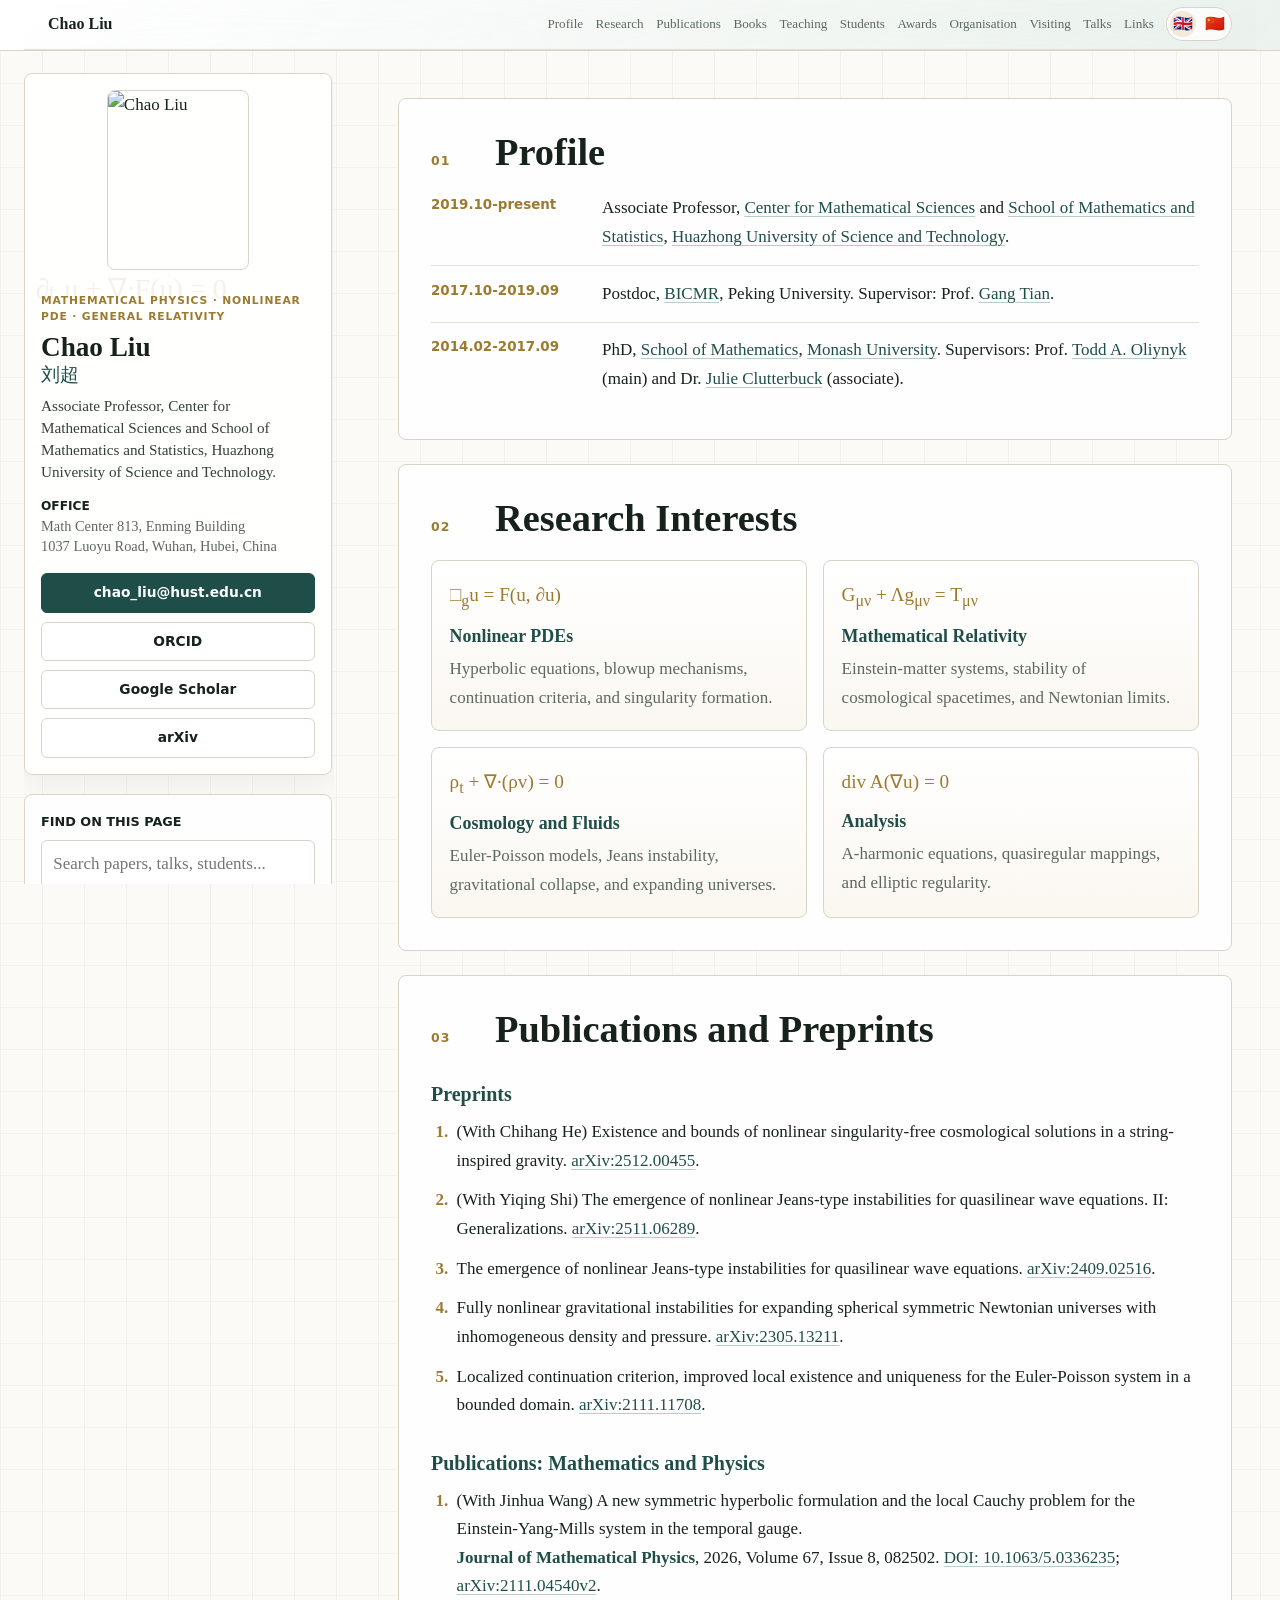
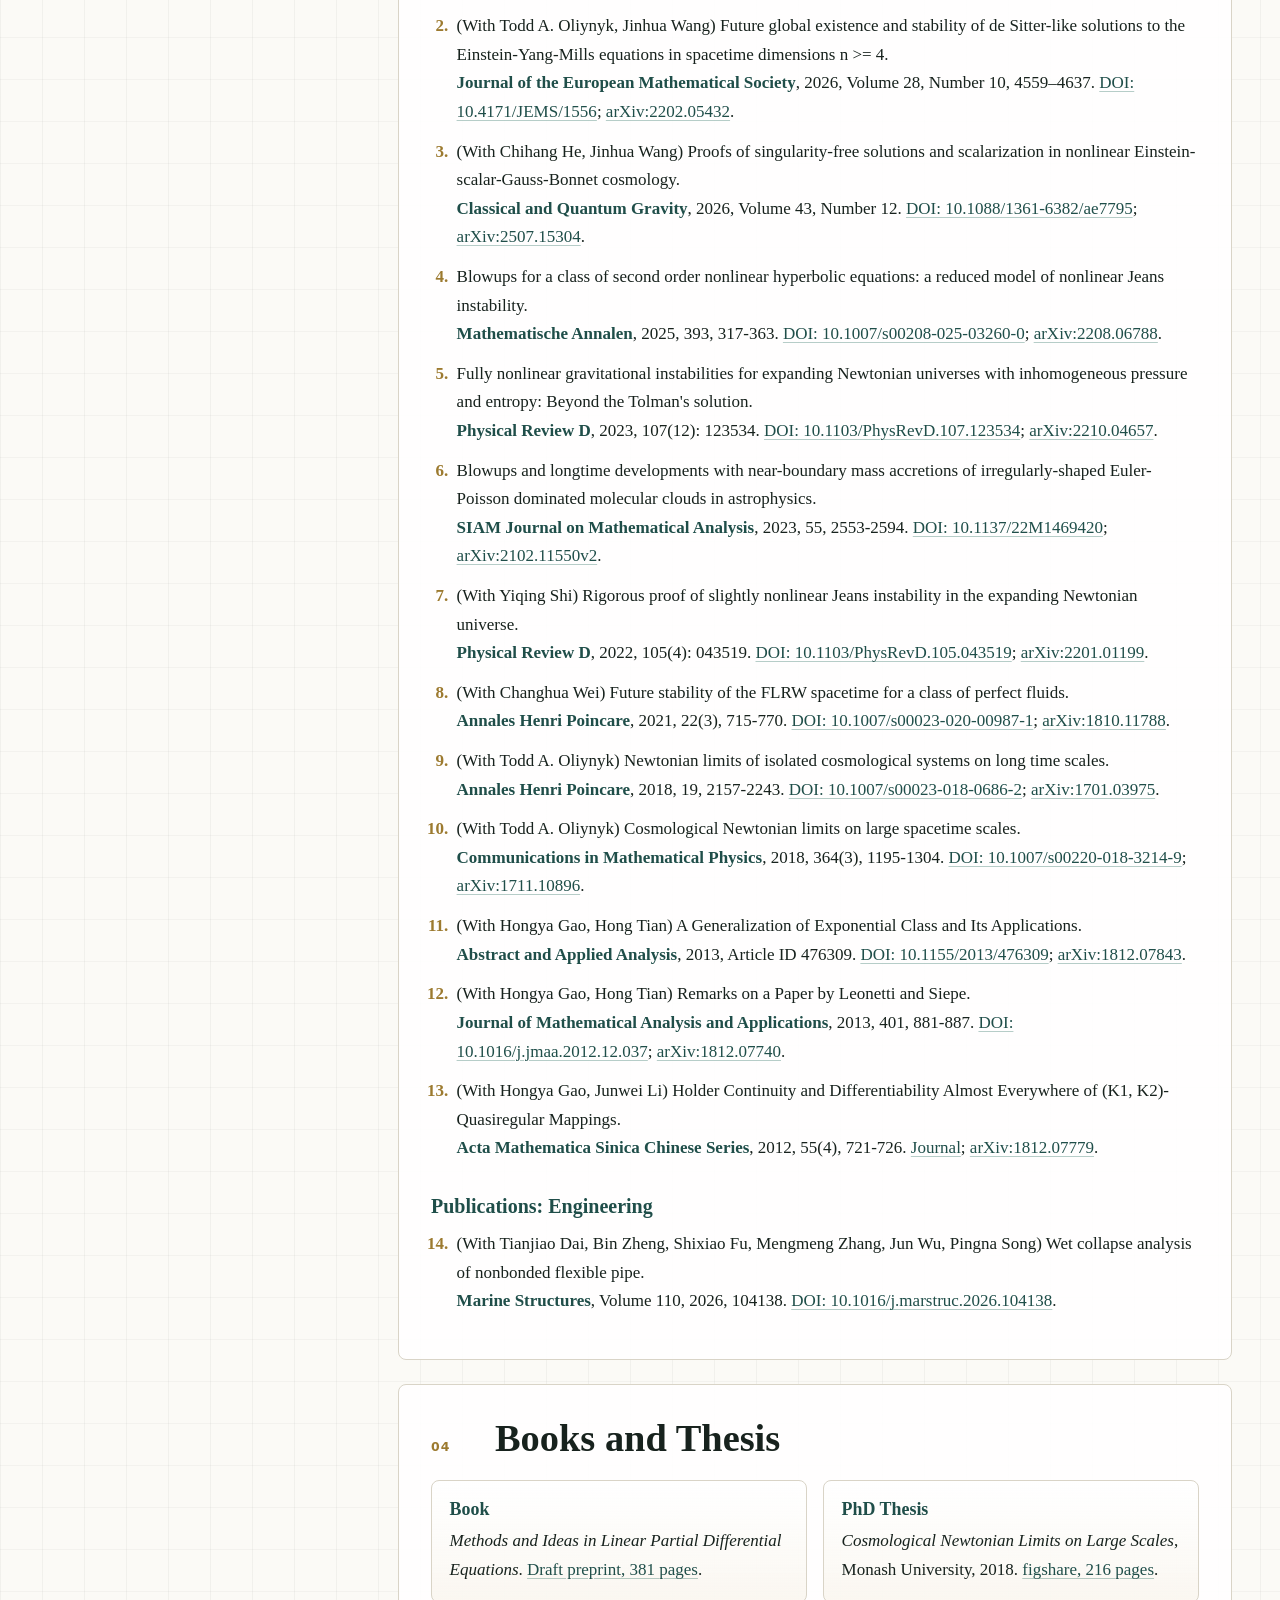
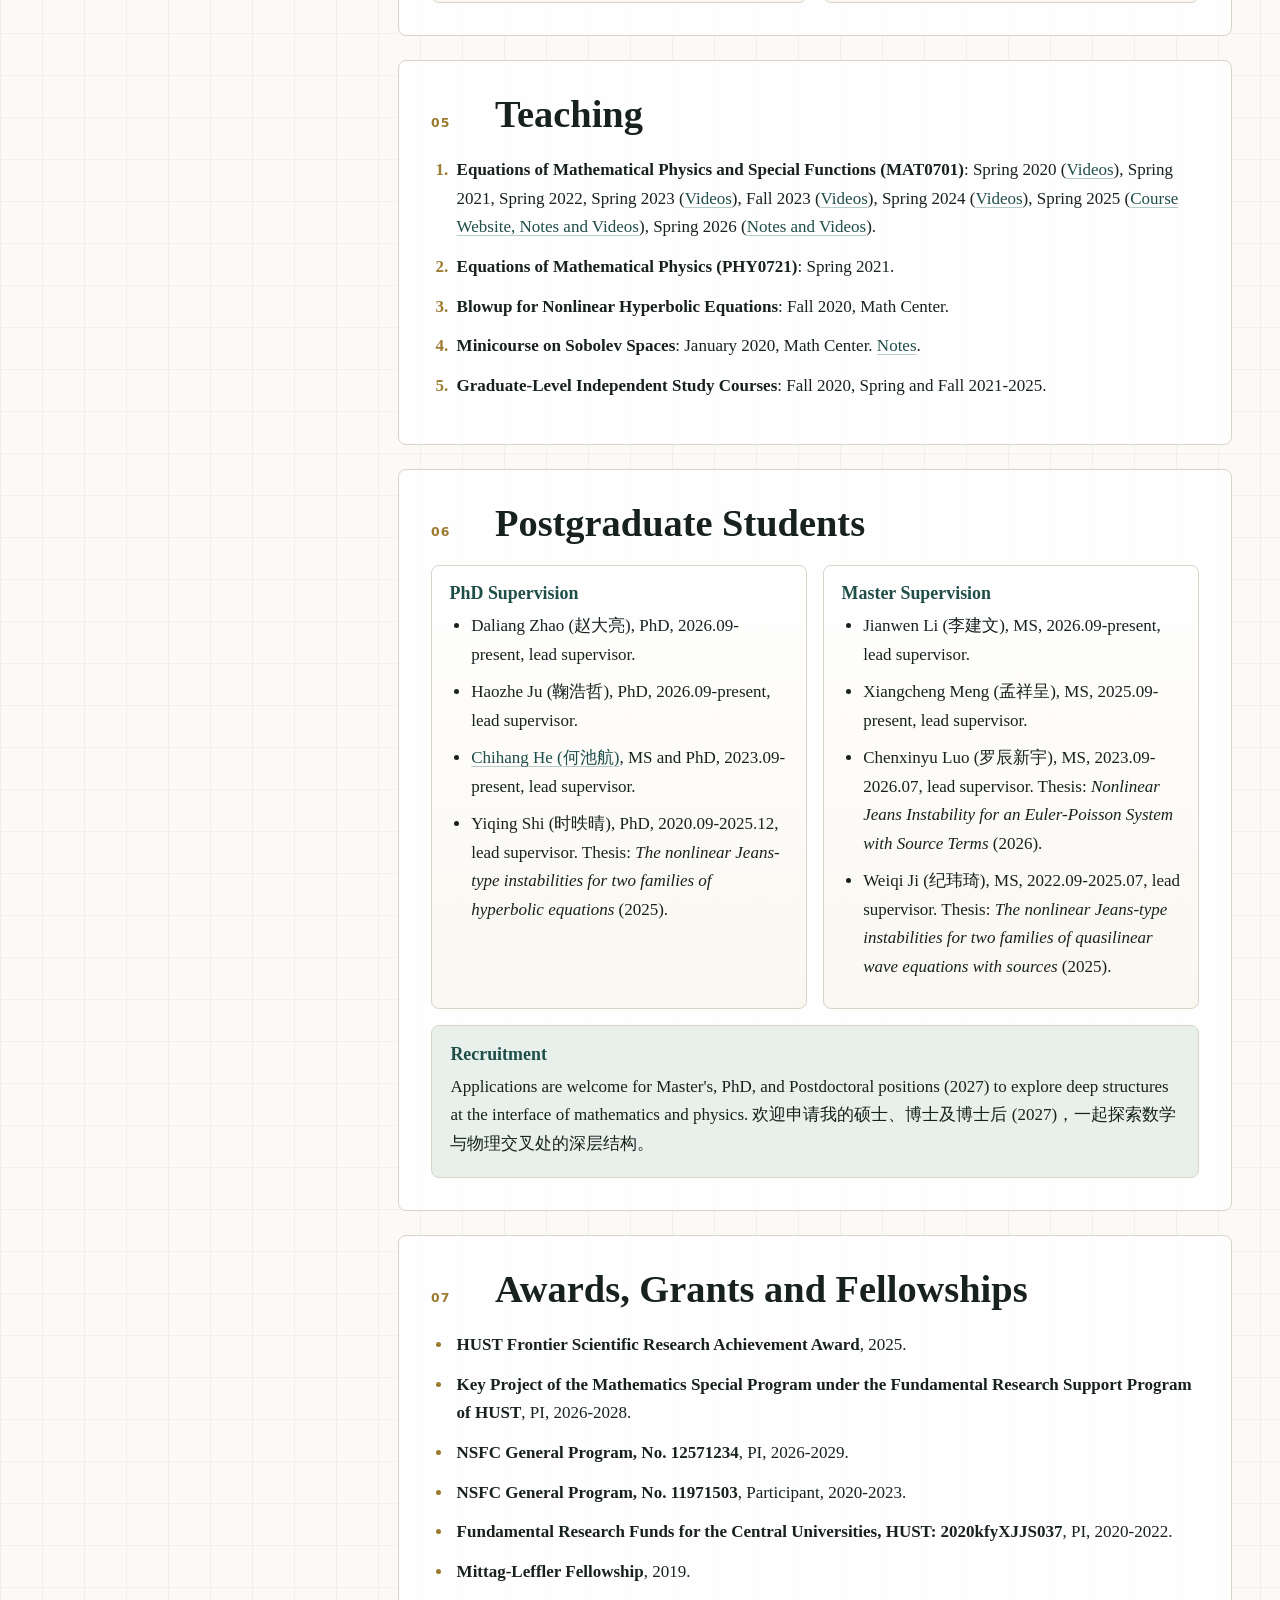
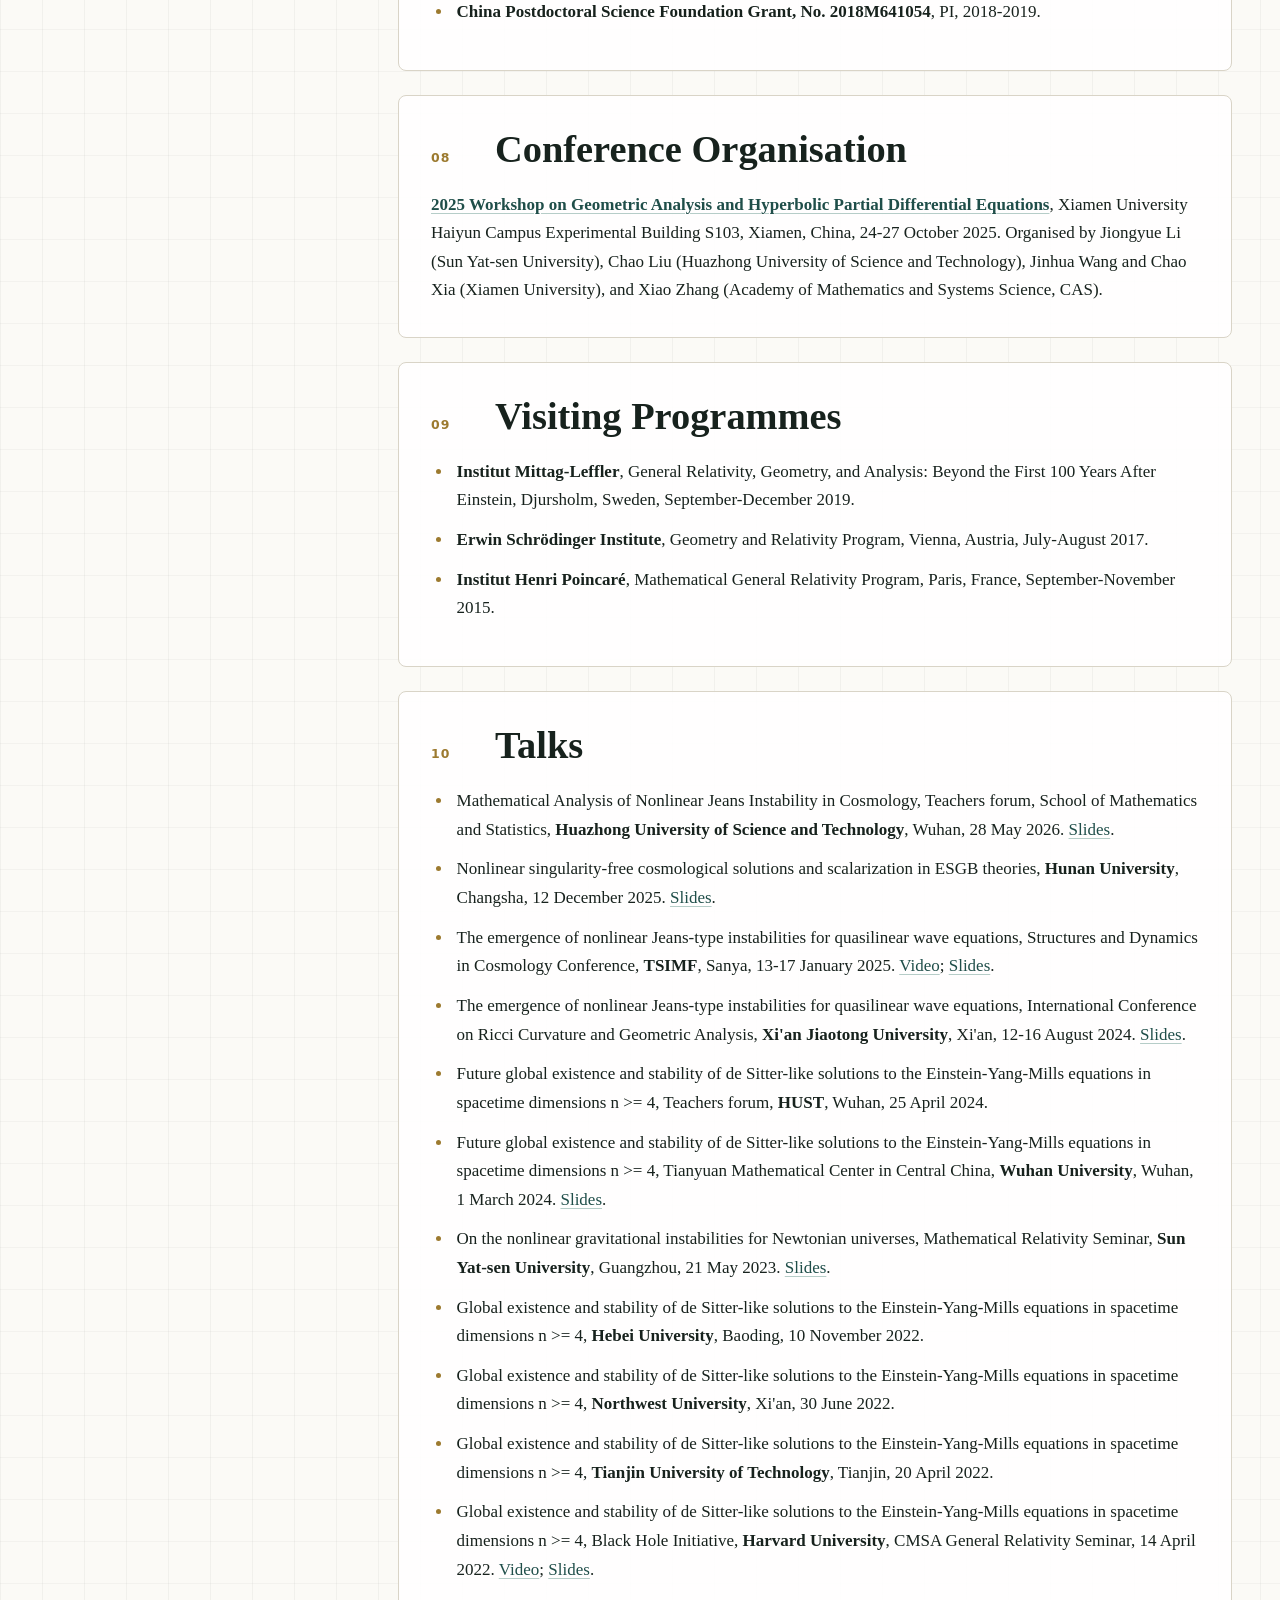
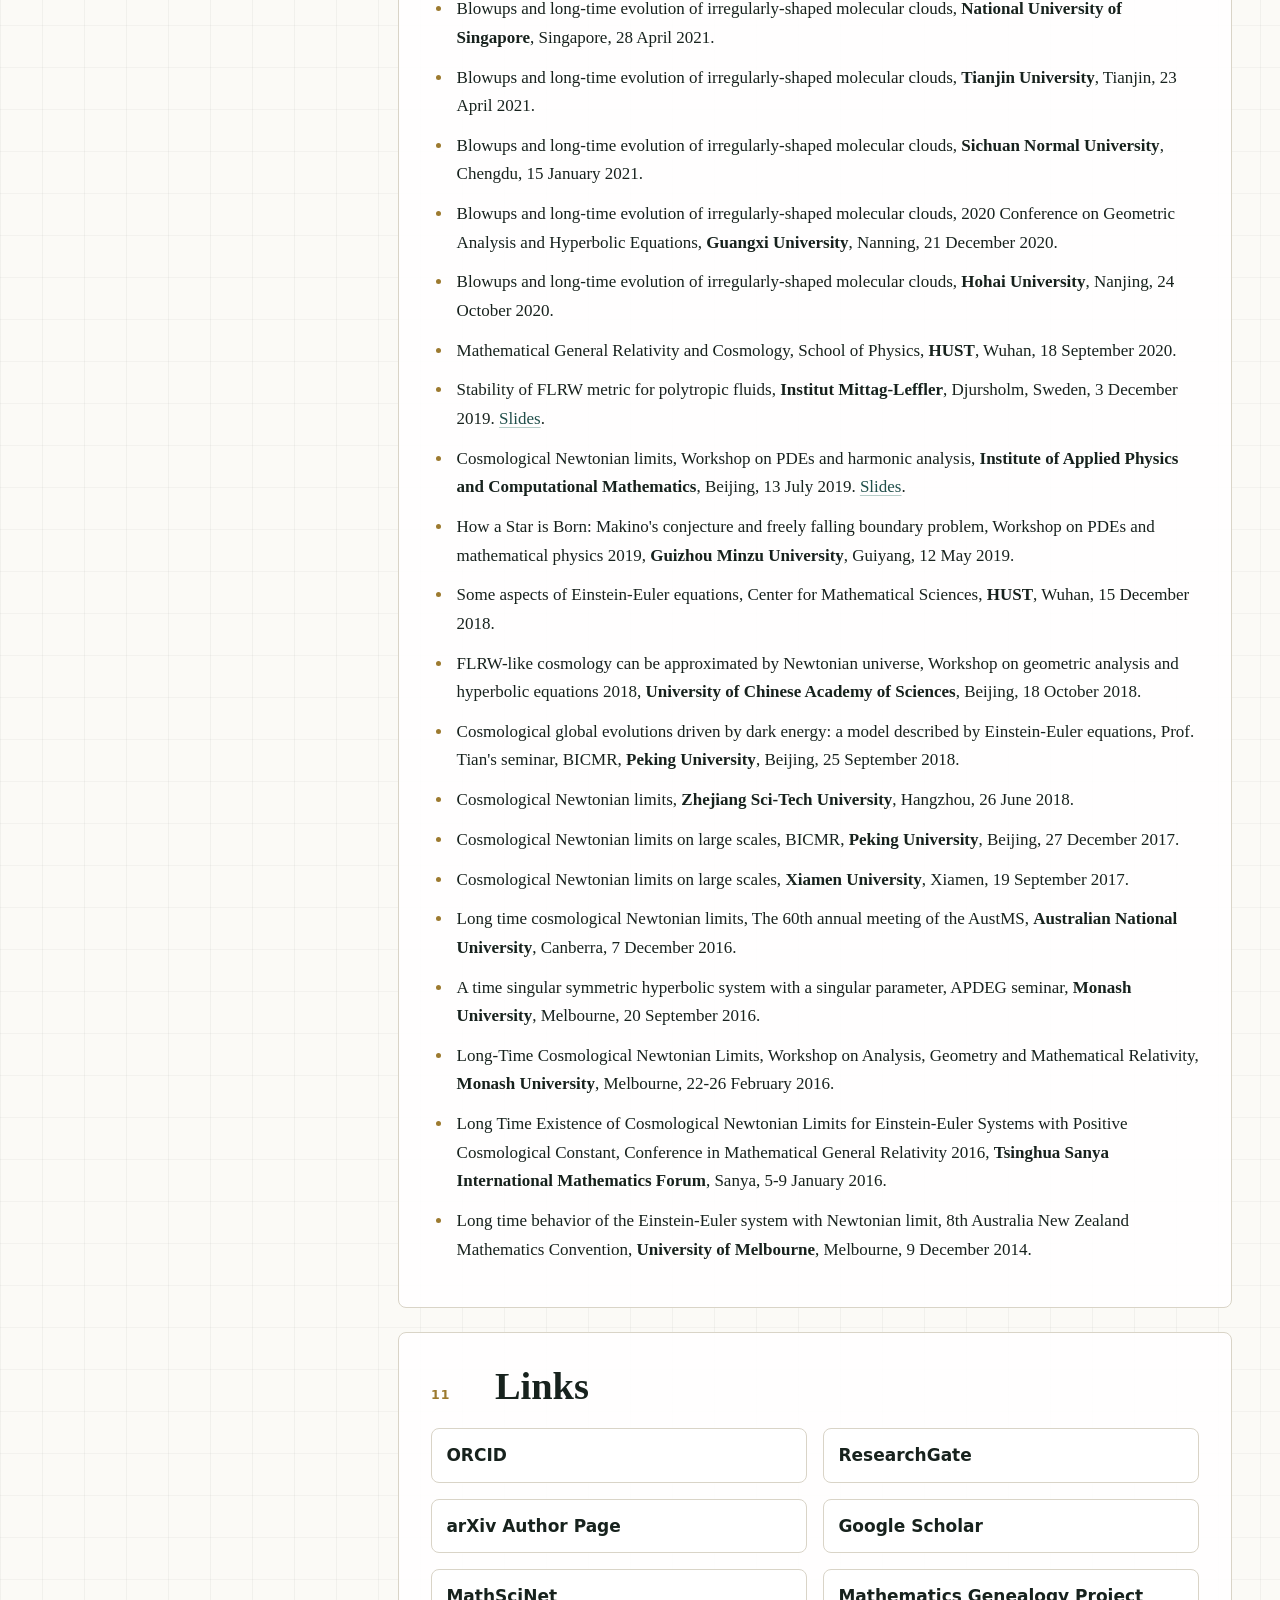
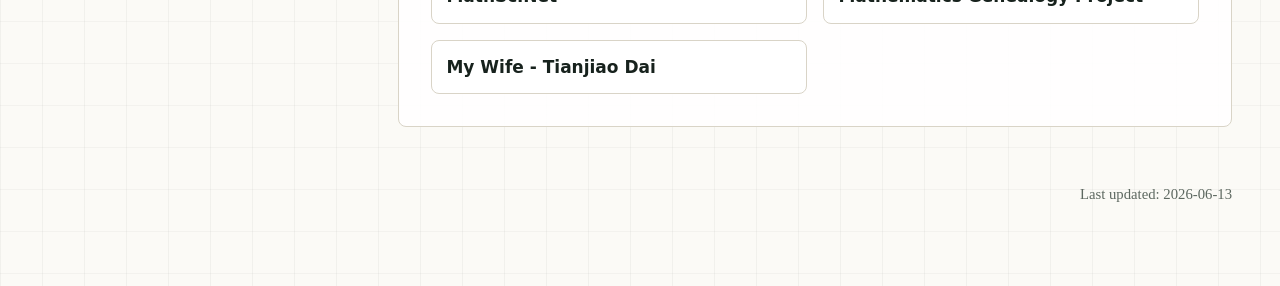
==== index.html @ bbfac38b "Update index.html" ====
<!DOCTYPE html>
<html lang="en">
  <head>
    <meta charset="utf-8" />
    <meta name="viewport" content="width=device-width, initial-scale=1" />
    <meta http-equiv="X-UA-Compatible" content="IE=edge" />

    <title>Chao Liu - Mathematical Physics | HUST</title>
    <meta
      name="description"
      content="Chao Liu, Associate Professor at HUST. Research in nonlinear PDEs, mathematical general relativity, cosmology, and mathematical physics."
    />
    <meta
      name="keywords"
      content="Chao Liu, Liu Chao, HUST, mathematical physics, nonlinear PDE, general relativity, cosmology, Einstein equations, fluid mechanics"
    />
    <meta name="robots" content="index,follow" />
    <link rel="canonical" href="https://chaoliu2019.github.io/" />
    <meta name="msvalidate.01" content="BB2465C01B9D44615D5D788403DC4783" />
    <meta name="google-site-verification" content="u_A9I4uuqiGxbUA3rpa9Gv3TV0ilJxGqLZPQ3zRUh_I" />

    <meta property="og:title" content="Chao Liu - Mathematical Physics Research" />
    <meta property="og:type" content="profile" />
    <meta property="og:url" content="https://chaoliu2019.github.io/" />
    <meta
      property="og:description"
      content="Associate Professor at HUST, working on nonlinear PDEs, mathematical general relativity, and cosmology."
    />
    <meta
      property="og:image"
      content="https://raw.githubusercontent.com/chaoliu2019/chaoliu2019.github.io/master/QQ20211226-0.jpg"
    />

    <link rel="stylesheet" href="pub.css" />
  </head>
  <body>
    <a class="skip-link" href="#main">Skip to main content</a>

    <header class="site-header">
      <nav class="topbar" aria-label="Primary navigation">
        <a class="brand" href="#top">Chao Liu</a>
        <div class="nav-cluster">
          <div class="nav-links">
            <a href="#profile">Profile</a>
            <a href="#research">Research</a>
            <a href="#publications">Publications</a>
            <a href="#books">Books</a>
            <a href="#teaching">Teaching</a>
            <a href="#students">Students</a>
            <a href="#grants">Awards</a>
            <a href="#conference">Organisation</a>
            <a href="#visiting">Visiting</a>
            <a href="#talks">Talks</a>
            <a href="#links">Links</a>
          </div>
          <div class="language-switch" aria-label="Language switch">
            <a class="active" href="index.html" aria-label="English version" title="English">🇬🇧</a>
            <a href="index-zh.html" aria-label="中文版" title="中文">🇨🇳</a>
          </div>
        </div>
      </nav>

    </header>

    <main id="main" class="page-shell">
      <aside class="sidebar" aria-label="Page tools">
        <div class="side-profile" id="top">
          <img
            src="https://raw.githubusercontent.com/chaoliu2019/chaoliu2019.github.io/master/QQ20211226-0.jpg"
            alt="Chao Liu"
            width="252"
            height="320"
          />
          <div class="side-profile-body">
            <p class="eyebrow">Mathematical Physics · Nonlinear PDE · General Relativity</p>
            <h1>Chao Liu <span>刘超</span></h1>
            <p class="role">
              Associate Professor, Center for Mathematical Sciences and School of Mathematics and Statistics,
              Huazhong University of Science and Technology.
            </p>
            <p class="office">
              <strong>Office</strong><br />
              Math Center 813, Enming Building<br />
              1037 Luoyu Road, Wuhan, Hubei, China
            </p>
            <div class="hero-actions">
              <a class="button primary" href="mailto:chao_liu@hust.edu.cn">chao_liu@hust.edu.cn</a>
              <a class="button" href="https://orcid.org/0000-0002-7559-9447">ORCID</a>
              <a class="button" href="https://scholar.google.com/citations?hl=zh-CN&amp;user=T36RJI8AAAAJ&amp;view_op=list_works&amp;sortby=pubdate">Google Scholar</a>
              <a class="button" href="https://arxiv.org/a/liu_c_4.html">arXiv</a>
            </div>
          </div>
        </div>
        <div class="tool-panel">
          <label for="site-search">Find on this page</label>
          <input id="site-search" type="search" placeholder="Search papers, talks, students..." />
          <p id="search-status" aria-live="polite">Type to filter entries.</p>
        </div>
        <nav class="toc" aria-label="Section navigation">
          <a href="#profile">Profile</a>
          <a href="#research">Research Interests</a>
          <a href="#publications">Publications</a>
          <a href="#books">Books and Thesis</a>
          <a href="#teaching">Teaching</a>
          <a href="#students">Students</a>
          <a href="#grants">Awards and Grants</a>
          <a href="#conference">Organisation</a>
          <a href="#visiting">Visiting</a>
          <a href="#talks">Talks</a>
          <a href="#links">Links</a>
        </nav>
      </aside>

      <div class="content">
        <section class="section" id="profile">
          <div class="section-heading">
            <p class="section-number">01</p>
            <h2>Profile</h2>
          </div>
          <div class="timeline">
            <article class="timeline-item searchable">
              <span>2019.10-present</span>
              <p>
                Associate Professor,
                <a href="http://mathcenter.hust.edu.cn/">Center for Mathematical Sciences</a> and
                <a href="http://maths.hust.edu.cn/">School of Mathematics and Statistics</a>,
                <a href="https://www.hust.edu.cn/">Huazhong University of Science and Technology</a>.
              </p>
            </article>
            <article class="timeline-item searchable">
              <span>2017.10-2019.09</span>
              <p>
                Postdoc, <a href="https://bicmr.pku.edu.cn/">BICMR</a>, Peking University.
                Supervisor: Prof. <a href="http://tian.bicmr.pku.edu.cn/index.htm">Gang Tian</a>.
              </p>
            </article>
            <article class="timeline-item searchable">
              <span>2014.02-2017.09</span>
              <p>
                PhD, <a href="https://www.monash.edu/science/schools/school-of-mathematics">School of Mathematics</a>,
                <a href="https://www.monash.edu/">Monash University</a>. Supervisors: Prof.
                <a href="https://research.monash.edu/en/persons/todd-oliynyk">Todd A. Oliynyk</a> (main) and Dr.
                <a href="https://research.monash.edu/en/persons/julie-clutterbuck">Julie Clutterbuck</a> (associate).
              </p>
            </article>
          </div>
        </section>

        <section class="section" id="research">
          <div class="section-heading">
            <p class="section-number">02</p>
            <h2>Research Interests</h2>
          </div>
          <div class="research-grid">
            <article class="research-card searchable">
              <span class="formula">□<sub>g</sub>u = F(u, ∂u)</span>
              <h3>Nonlinear PDEs</h3>
              <p>Hyperbolic equations, blowup mechanisms, continuation criteria, and singularity formation.</p>
            </article>
            <article class="research-card searchable">
              <span class="formula">G<sub>μν</sub> + Λg<sub>μν</sub> = T<sub>μν</sub></span>
              <h3>Mathematical Relativity</h3>
              <p>Einstein-matter systems, stability of cosmological spacetimes, and Newtonian limits.</p>
            </article>
            <article class="research-card searchable">
              <span class="formula">ρ<sub>t</sub> + ∇·(ρv) = 0</span>
              <h3>Cosmology and Fluids</h3>
              <p>Euler-Poisson models, Jeans instability, gravitational collapse, and expanding universes.</p>
            </article>
            <article class="research-card searchable">
              <span class="formula">div A(∇u) = 0</span>
              <h3>Analysis</h3>
              <p>A-harmonic equations, quasiregular mappings, and elliptic regularity.</p>
            </article>
          </div>
        </section>

        <section class="section" id="publications">
          <div class="section-heading">
            <p class="section-number">03</p>
            <h2>Publications and Preprints</h2>
          </div>

          <h3 class="subheading">Preprints</h3>
          <ol class="paper-list">
            <li class="searchable">(With Chihang He) Existence and bounds of nonlinear singularity-free cosmological solutions in a string-inspired gravity. <a href="https://arxiv.org/abs/2512.00455">arXiv:2512.00455</a>.</li>
            <li class="searchable">(With Yiqing Shi) The emergence of nonlinear Jeans-type instabilities for quasilinear wave equations. II: Generalizations. <a href="https://arxiv.org/abs/2511.06289">arXiv:2511.06289</a>.</li>
            <li class="searchable">The emergence of nonlinear Jeans-type instabilities for quasilinear wave equations. <a href="https://arxiv.org/abs/2409.02516">arXiv:2409.02516</a>.</li>
            <li class="searchable">Fully nonlinear gravitational instabilities for expanding spherical symmetric Newtonian universes with inhomogeneous density and pressure. <a href="https://arxiv.org/abs/2305.13211">arXiv:2305.13211</a>.</li>
            <li class="searchable">Localized continuation criterion, improved local existence and uniqueness for the Euler-Poisson system in a bounded domain. <a href="https://arxiv.org/abs/2111.11708">arXiv:2111.11708</a>.</li>
          </ol>

          <h3 class="subheading">Publications: Mathematics and Physics</h3>
          <ol class="paper-list">            
          <li class="searchable">(With Jinhua Wang) A new symmetric hyperbolic formulation and the local Cauchy problem for the Einstein-Yang-Mills system in the temporal gauge. <br />
              <strong>Journal of Mathematical Physics</strong>, 2026, Volume 67, Issue 8, 082502. <a href="https://doi.org/10.1063/5.0336235">DOI: 10.1063/5.0336235</a>; <a href="https://arxiv.org/abs/2111.04540v2">arXiv:2111.04540v2</a>.</li>
            <li class="searchable">(With Todd A. Oliynyk, Jinhua Wang) Future global existence and stability of de Sitter-like solutions to the Einstein-Yang-Mills equations in spacetime dimensions n >= 4.<br />
              <strong>Journal of the European Mathematical Society</strong>, 2026, Volume 28, Number 10, 4559–4637. <a href="https://ems.press/journals/jems/articles/14298393">DOI: 10.4171/JEMS/1556</a>; <a href="https://arxiv.org/abs/2202.05432">arXiv:2202.05432</a>.</li>
            <li class="searchable">(With Chihang He, Jinhua Wang) Proofs of singularity-free solutions and scalarization in nonlinear Einstein-scalar-Gauss-Bonnet cosmology. <br />
              <strong>Classical and Quantum Gravity</strong>, 2026, Volume 43, Number 12. <a href="https://doi.org/10.1088/1361-6382/ae7795">DOI: 10.1088/1361-6382/ae7795</a>; <a href="https://arxiv.org/abs/2507.15304">arXiv:2507.15304</a>.</li>
            <li class="searchable">Blowups for a class of second order nonlinear hyperbolic equations: a reduced model of nonlinear Jeans instability.<br />
              <strong>Mathematische Annalen</strong>, 2025, 393, 317-363. <a href="https://doi.org/10.1007/s00208-025-03260-0">DOI: 10.1007/s00208-025-03260-0</a>; <a href="https://arxiv.org/abs/2208.06788">arXiv:2208.06788</a>.</li>
            <li class="searchable">Fully nonlinear gravitational instabilities for expanding Newtonian universes with inhomogeneous pressure and entropy: Beyond the Tolman's solution.<br />
              <strong>Physical Review D</strong>, 2023, 107(12): 123534. <a href="https://link.aps.org/doi/10.1103/PhysRevD.107.123534">DOI: 10.1103/PhysRevD.107.123534</a>; <a href="https://arxiv.org/abs/2210.04657">arXiv:2210.04657</a>.</li>
            <li class="searchable">Blowups and longtime developments with near-boundary mass accretions of irregularly-shaped Euler-Poisson dominated molecular clouds in astrophysics.<br />
              <strong>SIAM Journal on Mathematical Analysis</strong>, 2023, 55, 2553-2594. <a href="https://epubs.siam.org/doi/10.1137/22M1469420">DOI: 10.1137/22M1469420</a>; <a href="https://arxiv.org/abs/2102.11550v2">arXiv:2102.11550v2</a>.</li>
            <li class="searchable">(With Yiqing Shi) Rigorous proof of slightly nonlinear Jeans instability in the expanding Newtonian universe.<br />
              <strong>Physical Review D</strong>, 2022, 105(4): 043519. <a href="https://journals.aps.org/prd/abstract/10.1103/PhysRevD.105.043519">DOI: 10.1103/PhysRevD.105.043519</a>; <a href="https://arxiv.org/abs/2201.01199">arXiv:2201.01199</a>.</li>
            <li class="searchable">(With Changhua Wei) Future stability of the FLRW spacetime for a class of perfect fluids.<br />
              <strong>Annales Henri Poincare</strong>, 2021, 22(3), 715-770. <a href="https://doi.org/10.1007/s00023-020-00987-1">DOI: 10.1007/s00023-020-00987-1</a>; <a href="https://arxiv.org/abs/1810.11788">arXiv:1810.11788</a>.</li>
            <li class="searchable">(With Todd A. Oliynyk) Newtonian limits of isolated cosmological systems on long time scales.<br />
              <strong>Annales Henri Poincare</strong>, 2018, 19, 2157-2243. <a href="https://doi.org/10.1007/s00023-018-0686-2">DOI: 10.1007/s00023-018-0686-2</a>; <a href="https://arxiv.org/abs/1701.03975">arXiv:1701.03975</a>.</li>
            <li class="searchable">(With Todd A. Oliynyk) Cosmological Newtonian limits on large spacetime scales.<br />
              <strong>Communications in Mathematical Physics</strong>, 2018, 364(3), 1195-1304. <a href="https://doi.org/10.1007/s00220-018-3214-9">DOI: 10.1007/s00220-018-3214-9</a>; <a href="https://arxiv.org/abs/1711.10896">arXiv:1711.10896</a>.</li>
            <li class="searchable">(With Hongya Gao, Hong Tian) A Generalization of Exponential Class and Its Applications.<br />
              <strong>Abstract and Applied Analysis</strong>, 2013, Article ID 476309. <a href="https://doi.org/10.1155/2013/476309">DOI: 10.1155/2013/476309</a>; <a href="https://arxiv.org/abs/1812.07843">arXiv:1812.07843</a>.</li>
            <li class="searchable">(With Hongya Gao, Hong Tian) Remarks on a Paper by Leonetti and Siepe.<br />
              <strong>Journal of Mathematical Analysis and Applications</strong>, 2013, 401, 881-887. <a href="https://doi.org/10.1016/j.jmaa.2012.12.037">DOI: 10.1016/j.jmaa.2012.12.037</a>; <a href="https://arxiv.org/abs/1812.07740">arXiv:1812.07740</a>.</li>
            <li class="searchable">(With Hongya Gao, Junwei Li) Holder Continuity and Differentiability Almost Everywhere of (K1, K2)-Quasiregular Mappings.<br />
              <strong>Acta Mathematica Sinica Chinese Series</strong>, 2012, 55(4), 721-726. <a href="http://www.shuxuexuebao.cn/index.php?m=content&amp;c=index&amp;a=show&amp;catid=54&amp;id=874">Journal</a>; <a href="https://arxiv.org/abs/1812.07779">arXiv:1812.07779</a>.</li>
          </ol>

          <h3 class="subheading">Publications: Engineering</h3>
          <ol class="paper-list" start="14">
            <li class="searchable">(With Tianjiao Dai, Bin Zheng, Shixiao Fu, Mengmeng Zhang, Jun Wu, Pingna Song) Wet collapse analysis of nonbonded flexible pipe.<br />
              <strong>Marine Structures</strong>, Volume 110, 2026, 104138. <a href="https://www.sciencedirect.com/science/article/abs/pii/S0951833926001322?via%3Dihub">DOI: 10.1016/j.marstruc.2026.104138</a>.</li>
          </ol>
        </section>

        <section class="section" id="books">
          <div class="section-heading">
            <p class="section-number">04</p>
            <h2>Books and Thesis</h2>
          </div>
          <div class="two-column">
            <article class="info-block searchable">
              <h3>Book</h3>
              <p>
                <em>Methods and Ideas in Linear Partial Differential Equations</em>.
                <a href="https://chaoliu2019.github.io/lectures/LinearPDE(Draft)V1_Chao%20Liu.pdf">Draft preprint, 381 pages</a>.
              </p>
            </article>
            <article class="info-block searchable">
              <h3>PhD Thesis</h3>
              <p>
                <em>Cosmological Newtonian Limits on Large Scales</em>, Monash University, 2018.
                <a href="https://figshare.com/articles/Cosmological_Newtonian_Limits_on_Large_Scales/5903833">figshare, 216 pages</a>.
              </p>
            </article>
          </div>
        </section>

        <section class="section" id="teaching">
          <div class="section-heading">
            <p class="section-number">05</p>
            <h2>Teaching</h2>
          </div>
          <ol class="compact-list">
            <li class="searchable"><strong>Equations of Mathematical Physics and Special Functions (MAT0701)</strong>: Spring 2020 (<a href="https://mooc1.chaoxing.com/course/206434462.html">Videos</a>), Spring 2021, Spring 2022, Spring 2023 (<a href="https://mooc1.chaoxing.com/mooc-ans/course/234622012.html">Videos</a>), Fall 2023 (<a href="https://mooc1.chaoxing.com/mooc-ans/course/238282947.html">Videos</a>), Spring 2024 (<a href="https://smartcourse.hust.edu.cn/mooc-smartcourse/mooc-ans/course/17310000011561.html">Videos</a>), Spring 2025 (<a href="https://chaoliu2019.github.io/lectures/index.html">Course Website, Notes and Videos</a>), Spring 2026 (<a href="https://smartcourse.hust.edu.cn/mooc-ans/course/17310000022159.html">Notes and Videos</a>).</li>
            <li class="searchable"><strong>Equations of Mathematical Physics (PHY0721)</strong>: Spring 2021.</li>
            <li class="searchable"><strong>Blowup for Nonlinear Hyperbolic Equations</strong>: Fall 2020, Math Center.</li>
            <li class="searchable"><strong>Minicourse on Sobolev Spaces</strong>: January 2020, Math Center. <a href="https://chaoliu2019.github.io/slides/Sobolev.pdf">Notes</a>.</li>
            <li class="searchable"><strong>Graduate-Level Independent Study Courses</strong>: Fall 2020, Spring and Fall 2021-2025.</li>
          </ol>
        </section>

        <section class="section" id="students">
          <div class="section-heading">
            <p class="section-number">06</p>
            <h2>Postgraduate Students</h2>
          </div>
          <div class="two-column">
            <article class="info-block">
              <h3>PhD Supervision</h3>
              <ul class="plain-list">
                <li class="searchable">Daliang Zhao (赵大亮), PhD, 2026.09-present, lead supervisor.</li>
                <li class="searchable">Haozhe Ju (鞠浩哲), PhD, 2026.09-present, lead supervisor.</li>
                <li class="searchable"><a href="https://hechihang535-hash.github.io/">Chihang He (何池航)</a>, MS and PhD, 2023.09-present, lead supervisor.</li>
                <li class="searchable">Yiqing Shi (时昳晴), PhD, 2020.09-2025.12, lead supervisor. Thesis: <em>The nonlinear Jeans-type instabilities for two families of hyperbolic equations</em> (2025).</li>
              </ul>
            </article>
            <article class="info-block">
              <h3>Master Supervision</h3>
              <ul class="plain-list">
                <li class="searchable">Jianwen Li (李建文), MS, 2026.09-present, lead supervisor.</li>
                <li class="searchable">Xiangcheng Meng (孟祥呈), MS, 2025.09-present, lead supervisor.</li>
                <li class="searchable">Chenxinyu Luo (罗辰新宇), MS, 2023.09-2026.07, lead supervisor. Thesis: <em>Nonlinear Jeans Instability for an Euler-Poisson System with Source Terms</em> (2026).</li>
                <li class="searchable">Weiqi Ji (纪玮琦), MS, 2022.09-2025.07, lead supervisor. Thesis: <em>The nonlinear Jeans-type instabilities for two families of quasilinear wave equations with sources</em> (2025).</li>
              </ul>
            </article>
          </div>
          <div class="callout searchable">
            <h3>Recruitment</h3>
            <p>
              Applications are welcome for Master's, PhD, and Postdoctoral positions (2027) to explore deep structures at the interface of mathematics and physics.
              欢迎申请我的硕士、博士及博士后 (2027)，一起探索数学与物理交叉处的深层结构。
            </p>
          </div>
        </section>

        <section class="section" id="grants">
          <div class="section-heading">
            <p class="section-number">07</p>
            <h2>Awards, Grants and Fellowships</h2>
          </div>
          <ul class="compact-list">
            <li class="searchable"><strong>HUST Frontier Scientific Research Achievement Award</strong>, 2025.</li>
            <li class="searchable"><strong>Key Project of the Mathematics Special Program under the Fundamental Research Support Program of HUST</strong>, PI, 2026-2028.</li>
            <li class="searchable"><strong>NSFC General Program, No. 12571234</strong>, PI, 2026-2029.</li>
            <li class="searchable"><strong>NSFC General Program, No. 11971503</strong>, Participant, 2020-2023.</li>
            <li class="searchable"><strong>Fundamental Research Funds for the Central Universities, HUST: 2020kfyXJJS037</strong>, PI, 2020-2022.</li>
            <li class="searchable"><strong>Mittag-Leffler Fellowship</strong>, 2019.</li>
            <li class="searchable"><strong>China Postdoctoral Science Foundation Grant, No. 2018M641054</strong>, PI, 2018-2019.</li>
          </ul>
        </section>

        <section class="section" id="conference">
          <div class="section-heading">
            <p class="section-number">08</p>
            <h2>Conference Organisation</h2>
          </div>
          <p class="searchable">
            <strong><a href="https://tianyuan.xmu.edu.cn/cn/Workshop/3885.html">2025 Workshop on Geometric Analysis and Hyperbolic Partial Differential Equations</a></strong>,
            Xiamen University Haiyun Campus Experimental Building S103, Xiamen, China, 24-27 October 2025. Organised by Jiongyue Li (Sun Yat-sen University), Chao Liu (Huazhong University of Science and Technology), Jinhua Wang and Chao Xia (Xiamen University), and Xiao Zhang (Academy of Mathematics and Systems Science, CAS).
          </p>
        </section>

        <section class="section" id="visiting">
          <div class="section-heading">
            <p class="section-number">09</p>
            <h2>Visiting Programmes</h2>
          </div>
          <ul class="compact-list">
            <li class="searchable"><strong>Institut Mittag-Leffler</strong>, General Relativity, Geometry, and Analysis: Beyond the First 100 Years After Einstein, Djursholm, Sweden, September-December 2019.</li>
            <li class="searchable"><strong>Erwin Schrödinger Institute</strong>, Geometry and Relativity Program, Vienna, Austria, July-August 2017.</li>
            <li class="searchable"><strong>Institut Henri Poincaré</strong>, Mathematical General Relativity Program, Paris, France, September-November 2015.</li>
          </ul>
        </section>

        <section class="section" id="talks">
          <div class="section-heading">
            <p class="section-number">10</p>
            <h2>Talks</h2>
          </div>
          <ul class="talk-list">
            <li class="searchable">Mathematical Analysis of Nonlinear Jeans Instability in Cosmology, Teachers forum, School of Mathematics and Statistics, <strong>Huazhong University of Science and Technology</strong>, Wuhan, 28 May 2026. <a href="https://chaoliu2019.github.io/slides/HUST2026Talk.pdf">Slides</a>.</li>
            <li class="searchable">Nonlinear singularity-free cosmological solutions and scalarization in ESGB theories, <strong>Hunan University</strong>, Changsha, 12 December 2025. <a href="https://chaoliu2019.github.io/slides/HuNanUTalk_Final.pdf">Slides</a>.</li>
            <li class="searchable">The emergence of nonlinear Jeans-type instabilities for quasilinear wave equations, Structures and Dynamics in Cosmology Conference, <strong>TSIMF</strong>, Sanya, 13-17 January 2025. <a href="https://bimsa.net/bimsavideo.html?id=41879.mp4">Video</a>; <a href="https://chaoliu2019.github.io/slides/Sanya2025_ChaoLiu.pdf">Slides</a>.</li>
            <li class="searchable">The emergence of nonlinear Jeans-type instabilities for quasilinear wave equations, International Conference on Ricci Curvature and Geometric Analysis, <strong>Xi'an Jiaotong University</strong>, Xi'an, 12-16 August 2024. <a href="https://chaoliu2019.github.io/slides/Xi'anJTUTalk(watermark).pdf">Slides</a>.</li>
            <li class="searchable">Future global existence and stability of de Sitter-like solutions to the Einstein-Yang-Mills equations in spacetime dimensions n >= 4, Teachers forum, <strong>HUST</strong>, Wuhan, 25 April 2024.</li>
            <li class="searchable">Future global existence and stability of de Sitter-like solutions to the Einstein-Yang-Mills equations in spacetime dimensions n >= 4, Tianyuan Mathematical Center in Central China, <strong>Wuhan University</strong>, Wuhan, 1 March 2024. <a href="https://chaoliu2019.github.io/slides/WuhanU%20talk.pdf">Slides</a>.</li>
            <li class="searchable">On the nonlinear gravitational instabilities for Newtonian universes, Mathematical Relativity Seminar, <strong>Sun Yat-sen University</strong>, Guangzhou, 21 May 2023. <a href="https://chaoliu2019.github.io/slides/Sun%20Yat-sen%20talk.pdf">Slides</a>.</li>
            <li class="searchable">Global existence and stability of de Sitter-like solutions to the Einstein-Yang-Mills equations in spacetime dimensions n >= 4, <strong>Hebei University</strong>, Baoding, 10 November 2022.</li>
            <li class="searchable">Global existence and stability of de Sitter-like solutions to the Einstein-Yang-Mills equations in spacetime dimensions n >= 4, <strong>Northwest University</strong>, Xi'an, 30 June 2022.</li>
            <li class="searchable">Global existence and stability of de Sitter-like solutions to the Einstein-Yang-Mills equations in spacetime dimensions n >= 4, <strong>Tianjin University of Technology</strong>, Tianjin, 20 April 2022.</li>
            <li class="searchable">Global existence and stability of de Sitter-like solutions to the Einstein-Yang-Mills equations in spacetime dimensions n >= 4, Black Hole Initiative, <strong>Harvard University</strong>, CMSA General Relativity Seminar, 14 April 2022. <a href="https://www.youtube.com/watch?v=InmibaWmJxs">Video</a>; <a href="https://chaoliu2019.github.io/slides/Harvard%20talk%20v2.pdf">Slides</a>.</li>
            <li class="searchable">Blowups and long-time evolution of irregularly-shaped molecular clouds, <strong>National University of Singapore</strong>, Singapore, 28 April 2021.</li>
            <li class="searchable">Blowups and long-time evolution of irregularly-shaped molecular clouds, <strong>Tianjin University</strong>, Tianjin, 23 April 2021.</li>
            <li class="searchable">Blowups and long-time evolution of irregularly-shaped molecular clouds, <strong>Sichuan Normal University</strong>, Chengdu, 15 January 2021.</li>
            <li class="searchable">Blowups and long-time evolution of irregularly-shaped molecular clouds, 2020 Conference on Geometric Analysis and Hyperbolic Equations, <strong>Guangxi University</strong>, Nanning, 21 December 2020.</li>
            <li class="searchable">Blowups and long-time evolution of irregularly-shaped molecular clouds, <strong>Hohai University</strong>, Nanjing, 24 October 2020.</li>
            <li class="searchable">Mathematical General Relativity and Cosmology, School of Physics, <strong>HUST</strong>, Wuhan, 18 September 2020.</li>
            <li class="searchable">Stability of FLRW metric for polytropic fluids, <strong>Institut Mittag-Leffler</strong>, Djursholm, Sweden, 3 December 2019. <a href="https://chaoliu2019.github.io/slides/IML%20talk.pdf">Slides</a>.</li>
            <li class="searchable">Cosmological Newtonian limits, Workshop on PDEs and harmonic analysis, <strong>Institute of Applied Physics and Computational Mathematics</strong>, Beijing, 13 July 2019. <a href="https://chaoliu2019.github.io/slides/IAPCM%20Talk.pdf">Slides</a>.</li>
            <li class="searchable">How a Star is Born: Makino's conjecture and freely falling boundary problem, Workshop on PDEs and mathematical physics 2019, <strong>Guizhou Minzu University</strong>, Guiyang, 12 May 2019.</li>
            <li class="searchable">Some aspects of Einstein-Euler equations, Center for Mathematical Sciences, <strong>HUST</strong>, Wuhan, 15 December 2018.</li>
            <li class="searchable">FLRW-like cosmology can be approximated by Newtonian universe, Workshop on geometric analysis and hyperbolic equations 2018, <strong>University of Chinese Academy of Sciences</strong>, Beijing, 18 October 2018.</li>
            <li class="searchable">Cosmological global evolutions driven by dark energy: a model described by Einstein-Euler equations, Prof. Tian's seminar, BICMR, <strong>Peking University</strong>, Beijing, 25 September 2018.</li>
            <li class="searchable">Cosmological Newtonian limits, <strong>Zhejiang Sci-Tech University</strong>, Hangzhou, 26 June 2018.</li>
            <li class="searchable">Cosmological Newtonian limits on large scales, BICMR, <strong>Peking University</strong>, Beijing, 27 December 2017.</li>
            <li class="searchable">Cosmological Newtonian limits on large scales, <strong>Xiamen University</strong>, Xiamen, 19 September 2017.</li>
            <li class="searchable">Long time cosmological Newtonian limits, The 60th annual meeting of the AustMS, <strong>Australian National University</strong>, Canberra, 7 December 2016.</li>
            <li class="searchable">A time singular symmetric hyperbolic system with a singular parameter, APDEG seminar, <strong>Monash University</strong>, Melbourne, 20 September 2016.</li>
            <li class="searchable">Long-Time Cosmological Newtonian Limits, Workshop on Analysis, Geometry and Mathematical Relativity, <strong>Monash University</strong>, Melbourne, 22-26 February 2016.</li>
            <li class="searchable">Long Time Existence of Cosmological Newtonian Limits for Einstein-Euler Systems with Positive Cosmological Constant, Conference in Mathematical General Relativity 2016, <strong>Tsinghua Sanya International Mathematics Forum</strong>, Sanya, 5-9 January 2016.</li>
            <li class="searchable">Long time behavior of the Einstein-Euler system with Newtonian limit, 8th Australia New Zealand Mathematics Convention, <strong>University of Melbourne</strong>, Melbourne, 9 December 2014.</li>
          </ul>
        </section>

        <section class="section" id="links">
          <div class="section-heading">
            <p class="section-number">11</p>
            <h2>Links</h2>
          </div>
          <div class="link-grid">
            <a class="searchable" href="http://orcid.org/0000-0002-7559-9447">ORCID</a>
            <a class="searchable" href="https://www.researchgate.net/profile/Chao_Liu80">ResearchGate</a>
            <a class="searchable" href="https://arxiv.org/a/liu_c_4.html">arXiv Author Page</a>
            <a class="searchable" href="https://scholar.google.com/citations?hl=zh-CN&amp;user=T36RJI8AAAAJ&amp;view_op=list_works&amp;sortby=pubdate">Google Scholar</a>
            <a class="searchable" href="https://mathscinet.ams.org/mathscinet/author?authorId=1004846">MathSciNet</a>
            <a class="searchable" href="https://www.mathgenealogy.org/id.php?id=231169">Mathematics Genealogy Project</a>
            <a class="searchable" href="https://tianjiaodai369.github.io/">My Wife - Tianjiao Dai</a>
          </div>
        </section>

        <footer class="footer">
          <p>Last updated: 2026-06-13</p>
        </footer>
      </div>
    </main>

    <script>
      const searchInput = document.querySelector("#site-search");
      const searchStatus = document.querySelector("#search-status");
      const entries = Array.from(document.querySelectorAll(".searchable"));

      searchInput.addEventListener("input", () => {
        const query = searchInput.value.trim().toLowerCase();
        let matches = 0;

        entries.forEach((entry) => {
          const hit = !query || entry.textContent.toLowerCase().includes(query);
          entry.classList.toggle("is-hidden", !hit);
          if (hit) matches += 1;
        });

        searchStatus.textContent = query
          ? `${matches} matching entries`
          : "Type to filter entries.";
      });
    </script>
  </body>
</html>
---- pub.css ----
:root {
  --ink: #17221d;
  --muted: #5d6860;
  --paper: #fbfaf6;
  --panel: #ffffff;
  --line: #d9d4c7;
  --accent: #2f6f63;
  --accent-dark: #1f4e49;
  --gold: #9c7a2f;
  --soft-green: #e8f0eb;
  --soft-gold: #f2ead8;
  --shadow: 0 18px 45px rgba(28, 37, 31, 0.1);
  --page-width: calc(100vw - 48px);
  --page-gutter: 24px;
  --sidebar-width: 310px;
  --column-gap: 2.5rem;
}

* {
  box-sizing: border-box;
}

html {
  scroll-behavior: smooth;
}

body {
  margin: 0;
  padding-top: 3.15rem;
  background:
    linear-gradient(90deg, rgba(23, 34, 29, 0.045) 1px, transparent 1px),
    linear-gradient(0deg, rgba(23, 34, 29, 0.035) 1px, transparent 1px),
    var(--paper);
  background-size: 42px 42px;
  color: var(--ink);
  font-family: Georgia, "Times New Roman", "Noto Serif SC", Songti SC, serif;
  font-size: 17px;
  line-height: 1.68;
}

a {
  color: var(--accent-dark);
  text-decoration-color: rgba(47, 111, 99, 0.35);
  text-decoration-thickness: 1px;
  text-underline-offset: 3px;
}

a:hover {
  color: var(--gold);
  text-decoration-color: currentColor;
}

.skip-link {
  position: absolute;
  left: 1rem;
  top: -4rem;
  z-index: 20;
  padding: 0.65rem 0.9rem;
  background: var(--ink);
  color: #fff;
}

.skip-link:focus {
  top: 1rem;
}

.site-header {
  position: fixed;
  top: 0;
  right: 0;
  left: 0;
  z-index: 30;
  border-bottom: 1px solid var(--line);
  background: linear-gradient(135deg, rgba(255, 255, 255, 0.92), rgba(232, 240, 235, 0.84));
  backdrop-filter: blur(14px);
}

.topbar {
  display: flex;
  align-items: center;
  justify-content: space-between;
  gap: 1rem;
  max-width: var(--page-width);
  margin: 0 auto;
  padding: 0.45rem 1.5rem;
  border-bottom: 1px solid rgba(217, 212, 199, 0.75);
  backdrop-filter: blur(14px);
}

.brand {
  color: var(--ink);
  font-size: 1rem;
  font-weight: 700;
  letter-spacing: 0;
  text-decoration: none;
}

.nav-cluster {
  display: flex;
  align-items: center;
  justify-content: flex-end;
  gap: 0.75rem;
}

.nav-links {
  display: flex;
  flex-wrap: wrap;
  justify-content: flex-end;
  gap: 0.2rem 0.78rem;
  font-size: 0.82rem;
}

.language-switch {
  display: inline-flex;
  align-items: center;
  gap: 0.35rem;
  padding: 0.18rem;
  border: 1px solid var(--line);
  border-radius: 999px;
  background: rgba(255, 255, 255, 0.78);
}

.language-switch a {
  display: inline-flex;
  align-items: center;
  justify-content: center;
  width: 1.65rem;
  height: 1.65rem;
  border-radius: 999px;
  font-size: 1rem;
  line-height: 1;
  text-decoration: none;
}

.language-switch a.active,
.language-switch a:hover {
  background: var(--soft-gold);
}

.nav-links a,
.toc a {
  color: var(--muted);
  text-decoration: none;
}

.nav-links a:hover,
.toc a:hover {
  color: var(--accent-dark);
}

.hero {
  display: grid;
  grid-template-columns: minmax(0, 1fr) 260px;
  gap: 2.25rem;
  align-items: center;
  max-width: var(--page-width);
  min-height: auto;
  margin: 0 auto;
  padding: 2.75rem 1.5rem 2.5rem;
}

.hero-copy {
  position: relative;
  max-width: 820px;
}

.hero-copy::before {
  content: "∂ₜ u + ∇·F(u) = 0";
  position: absolute;
  top: -1.35rem;
  left: 0;
  color: rgba(156, 122, 47, 0.16);
  font-size: clamp(1.7rem, 4.8vw, 3.4rem);
  line-height: 1;
  white-space: nowrap;
  pointer-events: none;
}

.eyebrow,
.section-number {
  margin: 0;
  color: var(--gold);
  font-family: ui-sans-serif, system-ui, -apple-system, BlinkMacSystemFont, "Segoe UI", sans-serif;
  font-size: 0.78rem;
  font-weight: 700;
  letter-spacing: 0.08em;
  text-transform: uppercase;
}

h1,
h2,
h3 {
  line-height: 1.12;
}

h1 {
  margin: 0.45rem 0 0.8rem;
  font-size: clamp(2.6rem, 6vw, 5.1rem);
  letter-spacing: 0;
}

h1 span {
  display: inline-block;
  margin-left: 0.3em;
  color: var(--accent-dark);
  font-size: 0.46em;
  font-weight: 500;
}

.role {
  max-width: 700px;
  margin: 0;
  color: #334039;
  font-size: clamp(1rem, 1.6vw, 1.16rem);
}

.hero-actions {
  display: flex;
  flex-wrap: wrap;
  gap: 0.75rem;
  margin-top: 1.45rem;
}

.button {
  display: inline-flex;
  align-items: center;
  min-height: 2.7rem;
  padding: 0.55rem 1rem;
  border: 1px solid var(--line);
  border-radius: 6px;
  background: rgba(255, 255, 255, 0.72);
  color: var(--ink);
  font-family: ui-sans-serif, system-ui, -apple-system, BlinkMacSystemFont, "Segoe UI", sans-serif;
  font-size: 0.92rem;
  font-weight: 650;
  text-decoration: none;
}

.button.primary {
  border-color: var(--accent-dark);
  background: var(--accent-dark);
  color: #fff;
}

.portrait-card {
  margin: 0;
  border: 1px solid var(--line);
  border-radius: 8px;
  background: var(--panel);
  box-shadow: var(--shadow);
  overflow: hidden;
}

.portrait-card img {
  display: block;
  width: 100%;
  height: auto;
  aspect-ratio: 252 / 320;
  object-fit: cover;
}

.portrait-card figcaption {
  padding: 1rem;
  color: var(--muted);
  font-size: 0.92rem;
  line-height: 1.45;
}

.portrait-card strong {
  display: block;
  color: var(--ink);
  font-family: ui-sans-serif, system-ui, -apple-system, BlinkMacSystemFont, "Segoe UI", sans-serif;
  font-size: 0.78rem;
  text-transform: uppercase;
}

.page-shell {
  display: block;
  max-width: var(--page-width);
  margin: 0 auto;
  padding: 3rem 1.5rem 4rem;
}

.sidebar {
  position: fixed;
  top: 4.55rem;
  left: var(--page-gutter);
  width: var(--sidebar-width);
  max-height: calc(100vh - 5.55rem);
  overflow: auto;
  padding-right: 0.15rem;
}

.content {
  margin-left: calc(var(--sidebar-width) + var(--column-gap));
}

.side-profile {
  margin-bottom: 1.2rem;
  border: 1px solid var(--line);
  border-radius: 8px;
  background: rgba(255, 255, 255, 0.9);
  box-shadow: 0 10px 28px rgba(28, 37, 31, 0.06);
  padding-top: 1rem;
  overflow: hidden;
}

.side-profile img {
  display: block;
  width: min(48%, 142px);
  height: auto;
  margin: 0 auto;
  border: 1px solid var(--line);
  border-radius: 8px;
  aspect-ratio: 252 / 320;
  object-fit: cover;
}

.side-profile-body {
  position: relative;
  padding: 0.9rem 1rem 1rem;
  overflow: hidden;
}

.side-profile-body::before {
  content: "∂ₜ u + ∇·F(u) = 0";
  position: absolute;
  top: 0.35rem;
  left: 0.65rem;
  z-index: 0;
  color: rgba(156, 122, 47, 0.1);
  font-size: clamp(1.45rem, 2.2vw, 2rem);
  line-height: 0.9;
  white-space: nowrap;
  pointer-events: none;
}

.side-profile .eyebrow {
  position: relative;
  z-index: 1;
  margin-top: 0.55rem;
  font-size: 0.67rem;
  line-height: 1.45;
}

.side-profile h1 {
  position: relative;
  z-index: 1;
  margin: 0.45rem 0 0.55rem;
  font-size: clamp(1.7rem, 2.1vw, 2.35rem);
}

.side-profile h1 span {
  display: block;
  margin-left: 0;
  margin-top: 0.15rem;
  font-size: 0.7em;
}

.side-profile .role {
  position: relative;
  z-index: 1;
  max-width: none;
  font-size: 0.95rem;
  line-height: 1.45;
}

.side-profile .office {
  position: relative;
  z-index: 1;
  margin: 0.75rem 0 0;
  color: var(--muted);
  font-size: 0.9rem;
  line-height: 1.45;
}

.side-profile .office strong {
  color: var(--ink);
  font-family: ui-sans-serif, system-ui, -apple-system, BlinkMacSystemFont, "Segoe UI", sans-serif;
  font-size: 0.76rem;
  text-transform: uppercase;
}

.side-profile .hero-actions {
  position: relative;
  z-index: 1;
  display: grid;
  gap: 0.55rem;
  margin-top: 1rem;
}

.side-profile .button {
  justify-content: center;
  width: 100%;
  min-height: 2.35rem;
  padding: 0.45rem 0.65rem;
  font-size: 0.86rem;
  overflow-wrap: anywhere;
}

.tool-panel {
  padding: 1rem;
  border: 1px solid var(--line);
  border-radius: 8px;
  background: rgba(255, 255, 255, 0.82);
}

.tool-panel label {
  display: block;
  margin-bottom: 0.5rem;
  font-family: ui-sans-serif, system-ui, -apple-system, BlinkMacSystemFont, "Segoe UI", sans-serif;
  font-size: 0.8rem;
  font-weight: 750;
  text-transform: uppercase;
}

.tool-panel input {
  width: 100%;
  min-height: 2.4rem;
  padding: 0.55rem 0.7rem;
  border: 1px solid var(--line);
  border-radius: 6px;
  background: #fff;
  color: var(--ink);
  font: inherit;
}

.tool-panel p {
  min-height: 1.45rem;
  margin: 0.65rem 0 0;
  color: var(--muted);
  font-size: 0.85rem;
}

.toc {
  display: grid;
  gap: 0.45rem;
  margin-top: 1.2rem;
  padding-left: 1rem;
  border-left: 2px solid var(--line);
  font-family: ui-sans-serif, system-ui, -apple-system, BlinkMacSystemFont, "Segoe UI", sans-serif;
  font-size: 0.92rem;
}

.content {
  display: grid;
  gap: 1.5rem;
}

.section {
  scroll-margin-top: 4.5rem;
  padding: 2rem;
  border: 1px solid var(--line);
  border-radius: 8px;
  background: rgba(255, 255, 255, 0.9);
}

.section-heading {
  display: grid;
  grid-template-columns: 3rem minmax(0, 1fr);
  gap: 1rem;
  align-items: baseline;
  margin-bottom: 1.25rem;
}

.section h2 {
  margin: 0;
  font-size: clamp(1.8rem, 3vw, 2.45rem);
}

.subheading {
  margin: 2rem 0 0.8rem;
  color: var(--accent-dark);
  font-size: 1.25rem;
}

.timeline {
  display: grid;
  gap: 0.85rem;
}

.timeline-item {
  display: grid;
  grid-template-columns: 155px minmax(0, 1fr);
  gap: 1rem;
  padding-bottom: 0.85rem;
  border-bottom: 1px solid rgba(217, 212, 199, 0.75);
}

.timeline-item:last-child {
  border-bottom: 0;
}

.timeline-item span {
  color: var(--gold);
  font-family: ui-sans-serif, system-ui, -apple-system, BlinkMacSystemFont, "Segoe UI", sans-serif;
  font-size: 0.84rem;
  font-weight: 750;
}

.timeline-item p,
.section > p,
.info-block p,
.callout p {
  margin: 0;
}

.research-grid,
.two-column,
.link-grid {
  display: grid;
  grid-template-columns: repeat(2, minmax(0, 1fr));
  gap: 1rem;
}

.research-card,
.info-block,
.callout {
  border: 1px solid var(--line);
  border-radius: 8px;
  background: linear-gradient(180deg, #fff, rgba(242, 234, 216, 0.34));
}

.research-card,
.info-block {
  padding: 1.1rem;
}

.research-card h3,
.info-block h3,
.callout h3 {
  margin: 0 0 0.55rem;
  color: var(--accent-dark);
  font-size: 1.12rem;
}

.research-card p {
  margin: 0;
  color: var(--muted);
}

.formula {
  display: block;
  min-height: 2.1rem;
  margin-bottom: 0.75rem;
  color: var(--gold);
  font-size: 1.2rem;
  white-space: nowrap;
  overflow: hidden;
  text-overflow: ellipsis;
}

.paper-list,
.compact-list,
.talk-list,
.plain-list {
  margin: 0;
  padding-left: 1.35rem;
}

.paper-list li,
.compact-list li,
.talk-list li {
  margin: 0.7rem 0;
  padding-left: 0.25rem;
}

.paper-list li::marker,
.compact-list li::marker,
.talk-list li::marker {
  color: var(--gold);
  font-weight: 700;
}

.paper-list strong {
  color: var(--accent-dark);
}

.plain-list li {
  margin: 0.55rem 0;
}

.callout {
  margin-top: 1rem;
  padding: 1.15rem;
  background: var(--soft-green);
}

.link-grid a {
  display: flex;
  align-items: center;
  min-height: 3.2rem;
  padding: 0.75rem 0.9rem;
  border: 1px solid var(--line);
  border-radius: 8px;
  background: #fff;
  color: var(--ink);
  font-family: ui-sans-serif, system-ui, -apple-system, BlinkMacSystemFont, "Segoe UI", sans-serif;
  font-weight: 650;
  text-decoration: none;
}

.link-grid a:hover {
  border-color: var(--accent);
  color: var(--accent-dark);
}

.footer {
  padding: 1rem 0 0;
  color: var(--muted);
  font-size: 0.92rem;
  text-align: right;
}

.is-hidden {
  display: none !important;
}

@media (max-width: 920px) {
  body {
    padding-top: 0;
  }

  .site-header {
    position: static;
  }

  .topbar {
    align-items: flex-start;
    flex-direction: column;
  }

  .nav-links {
    justify-content: flex-start;
  }

  .nav-cluster {
    align-items: flex-start;
    flex-direction: column-reverse;
    justify-content: flex-start;
  }

  .hero {
    grid-template-columns: 1fr;
    min-height: auto;
    padding-top: 2.25rem;
  }

  .portrait-card {
    max-width: 260px;
  }

  .page-shell {
    display: block;
  }

  .sidebar {
    position: static;
    width: auto;
    max-height: none;
    overflow: visible;
    padding-right: 0;
  }

  .content {
    margin-left: 0;
  }

  .toc {
    grid-template-columns: repeat(2, minmax(0, 1fr));
    padding-left: 0;
    border-left: 0;
  }
}

@media (max-width: 640px) {
  body {
    font-size: 16px;
  }

  .topbar,
  .page-shell {
    padding-left: 1rem;
    padding-right: 1rem;
  }

  .hero-copy::before {
    top: -2.1rem;
    font-size: 2.2rem;
  }

  .hero-actions,
  .nav-links {
    width: 100%;
  }

  .nav-cluster {
    width: 100%;
  }

  .button {
    justify-content: center;
    width: 100%;
  }

  .side-profile {
    display: block;
    max-width: 320px;
    margin-left: auto;
    margin-right: auto;
  }

  .section {
    padding: 1.25rem;
  }

  .section-heading,
  .timeline-item,
  .research-grid,
  .two-column,
  .link-grid,
  .toc {
    grid-template-columns: 1fr;
  }

  .section-number {
    display: none;
  }
}
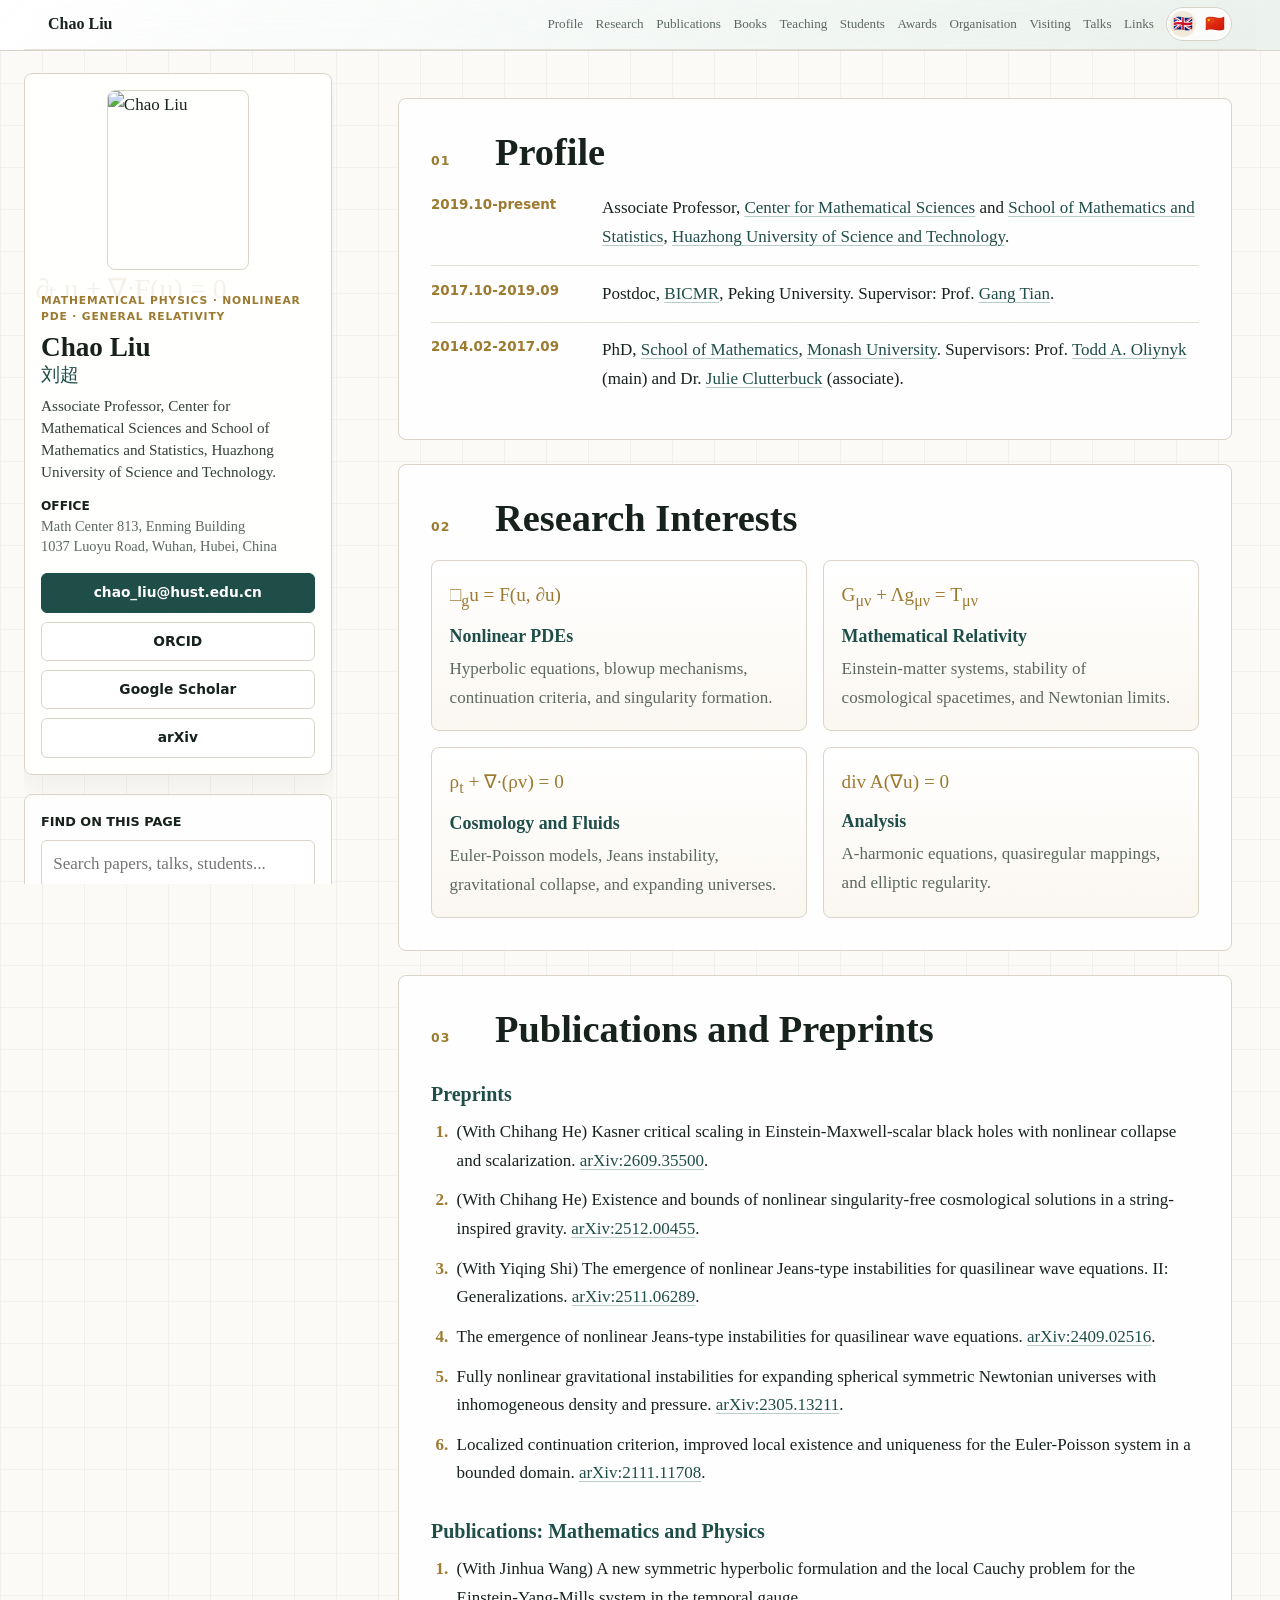
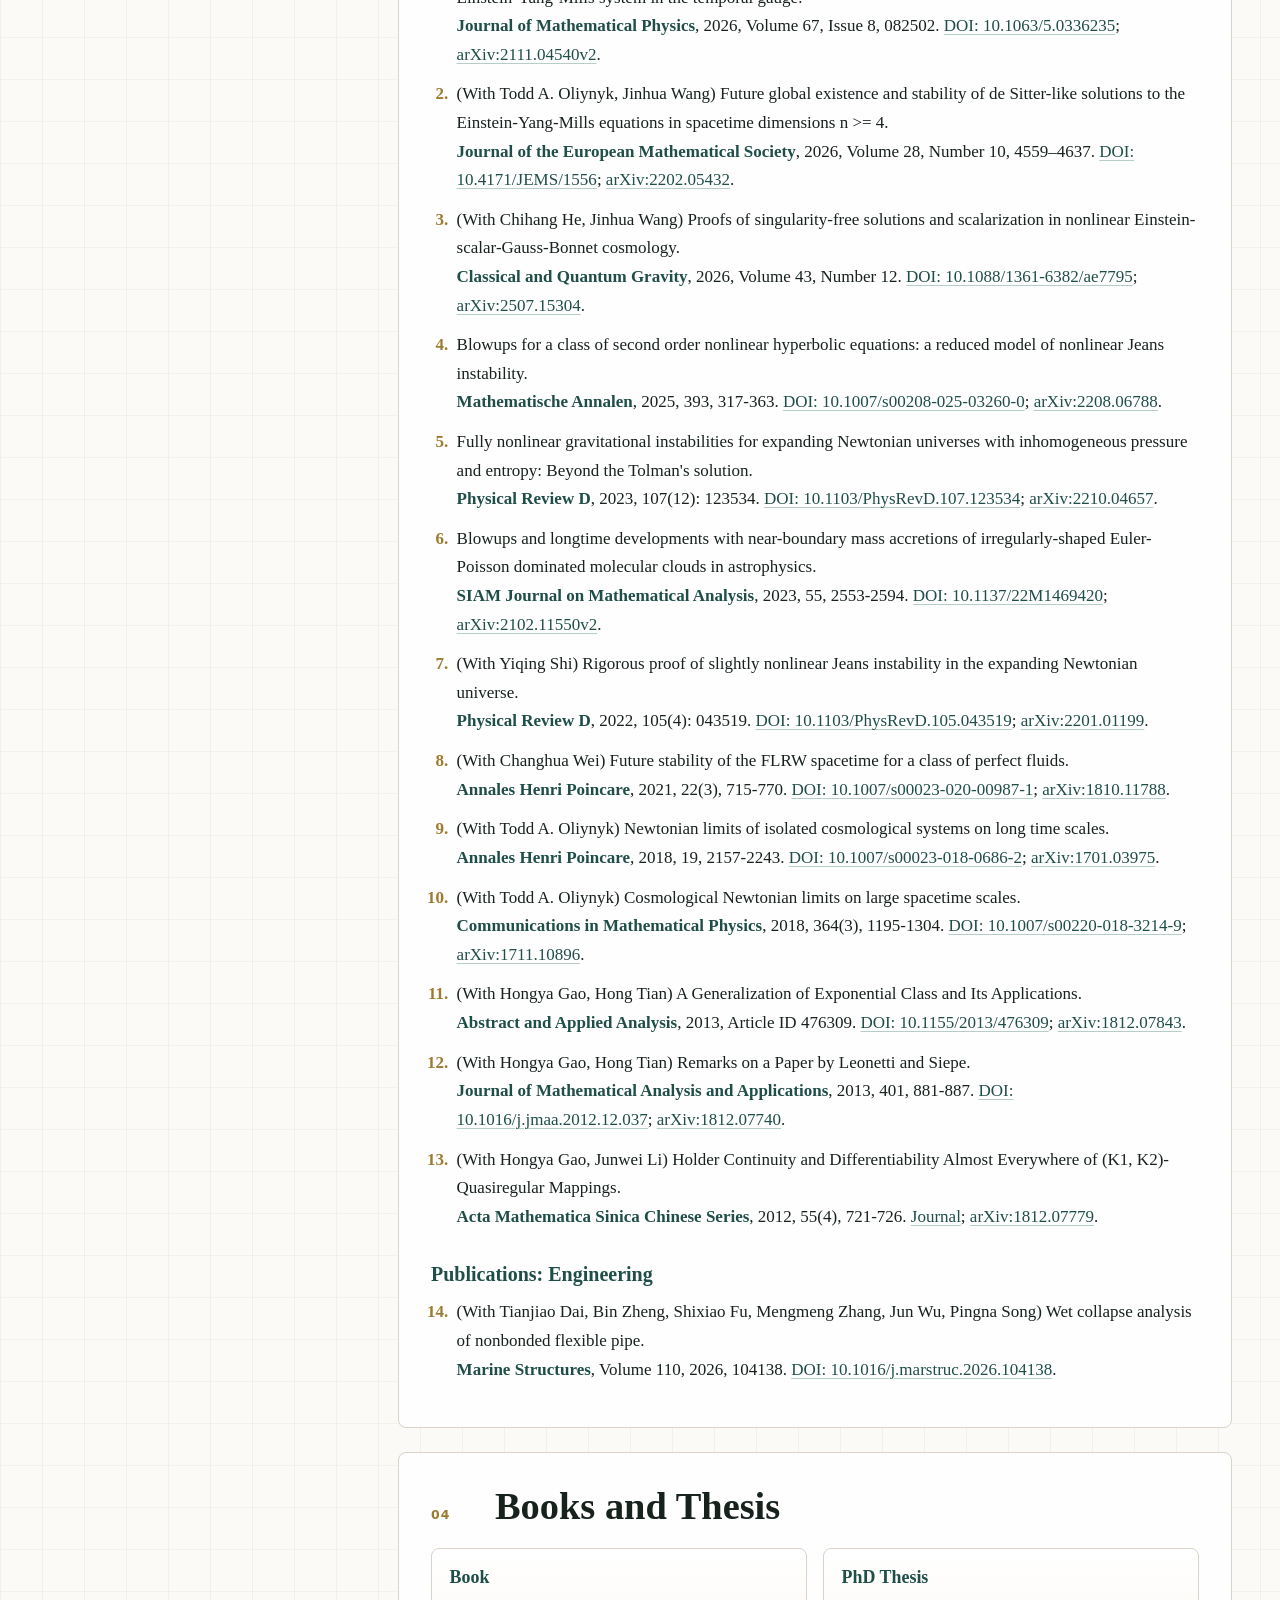
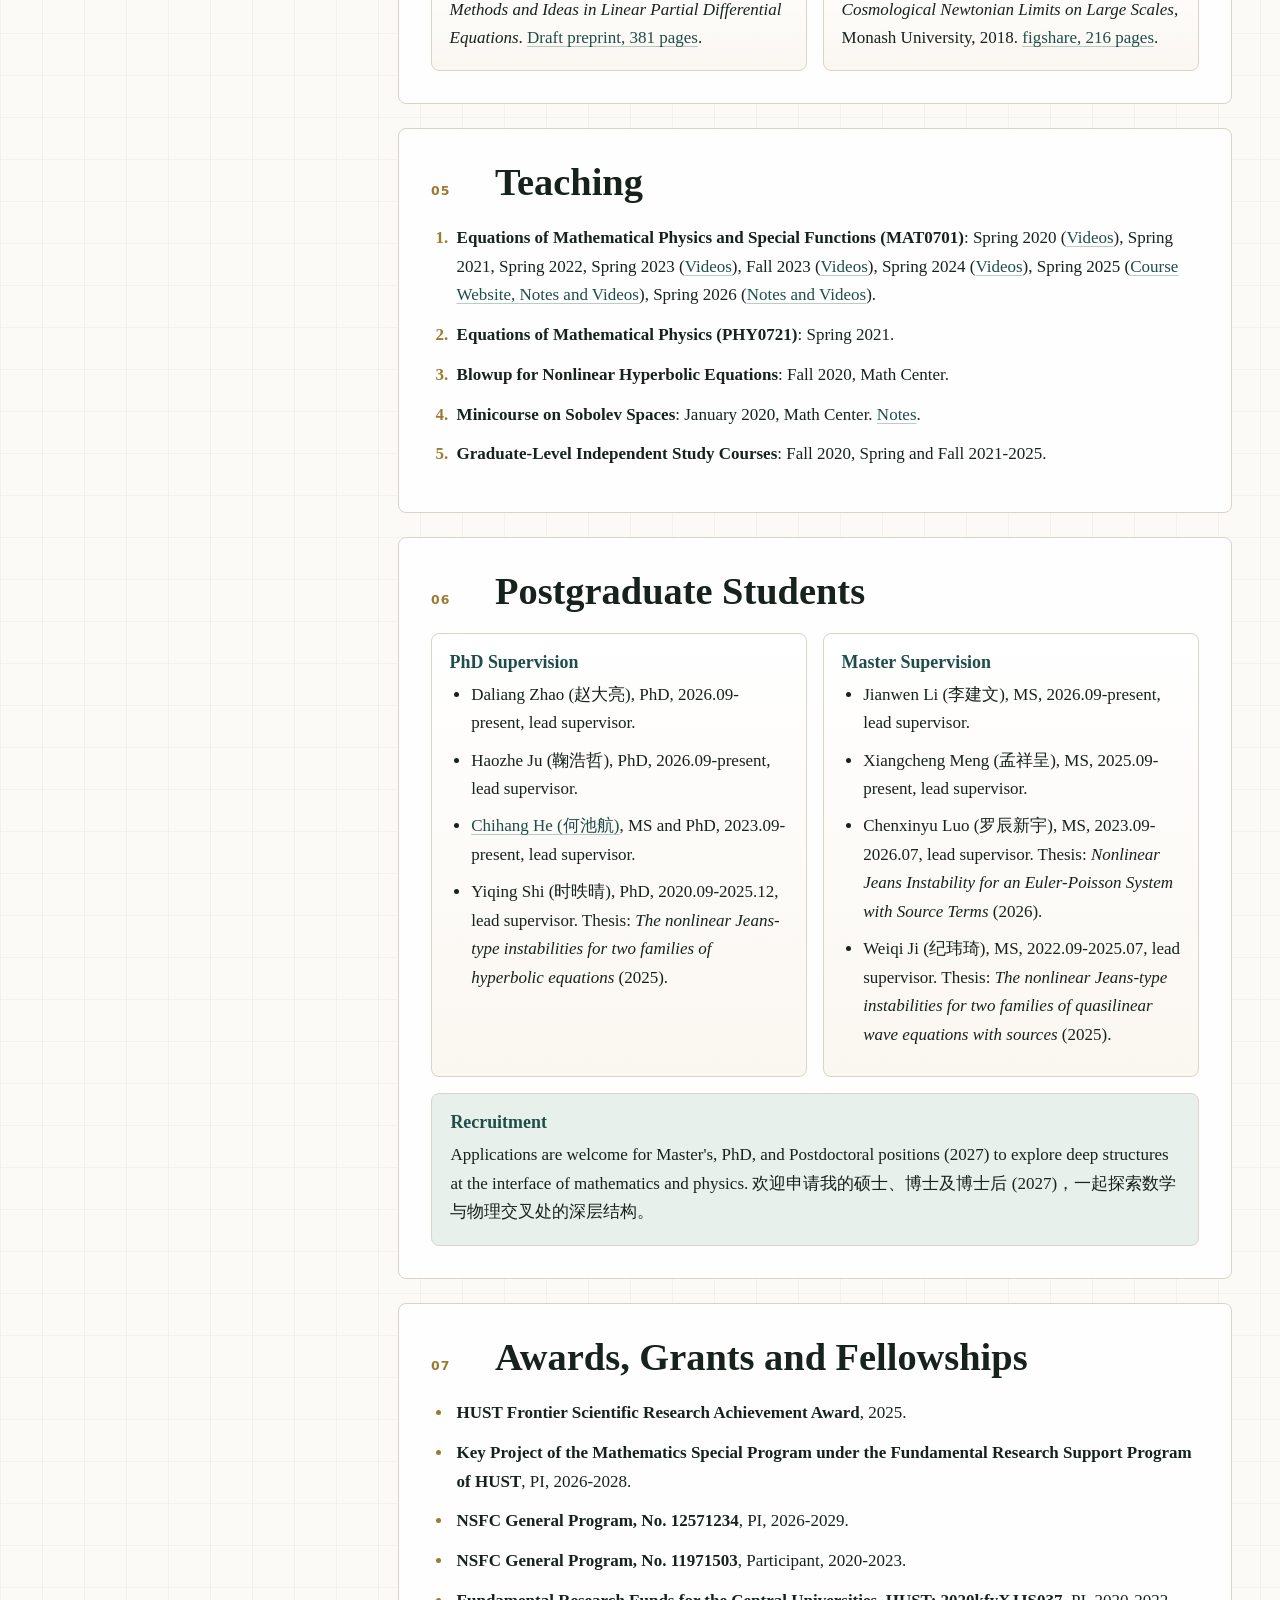
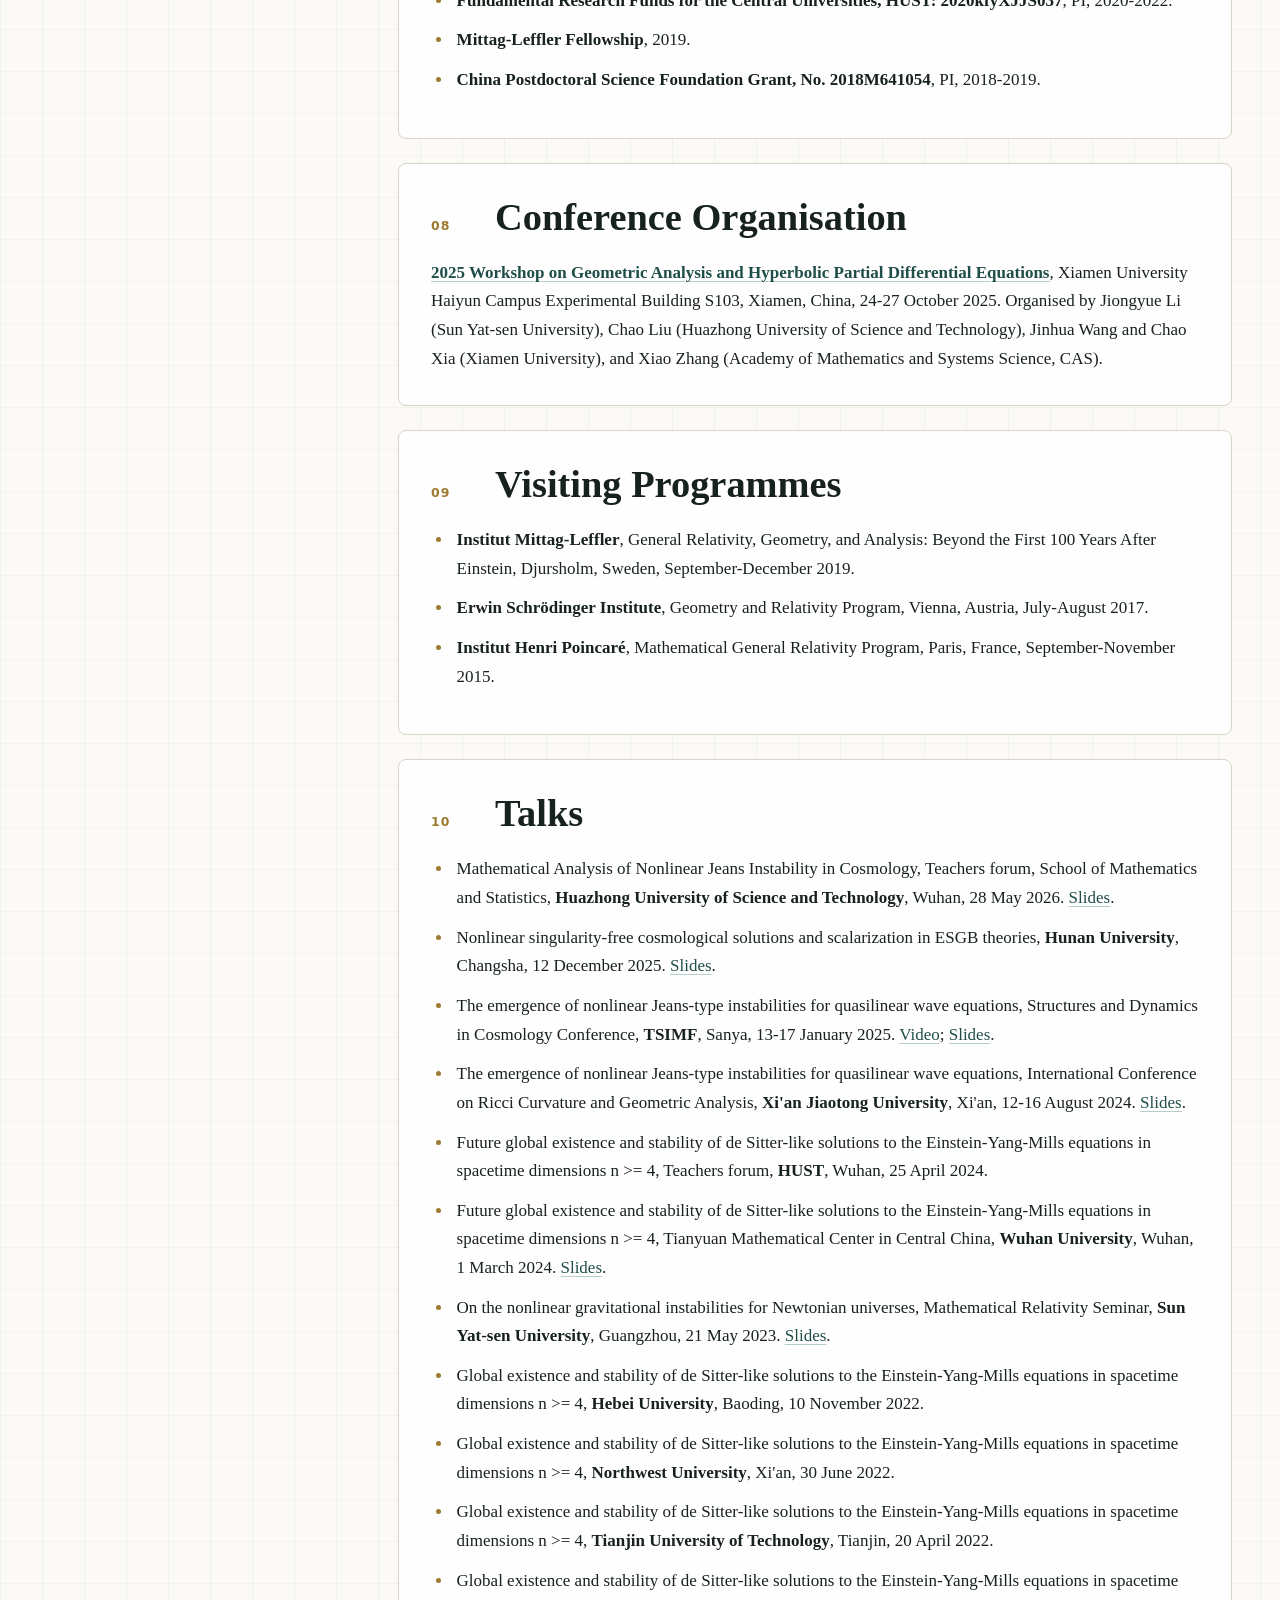
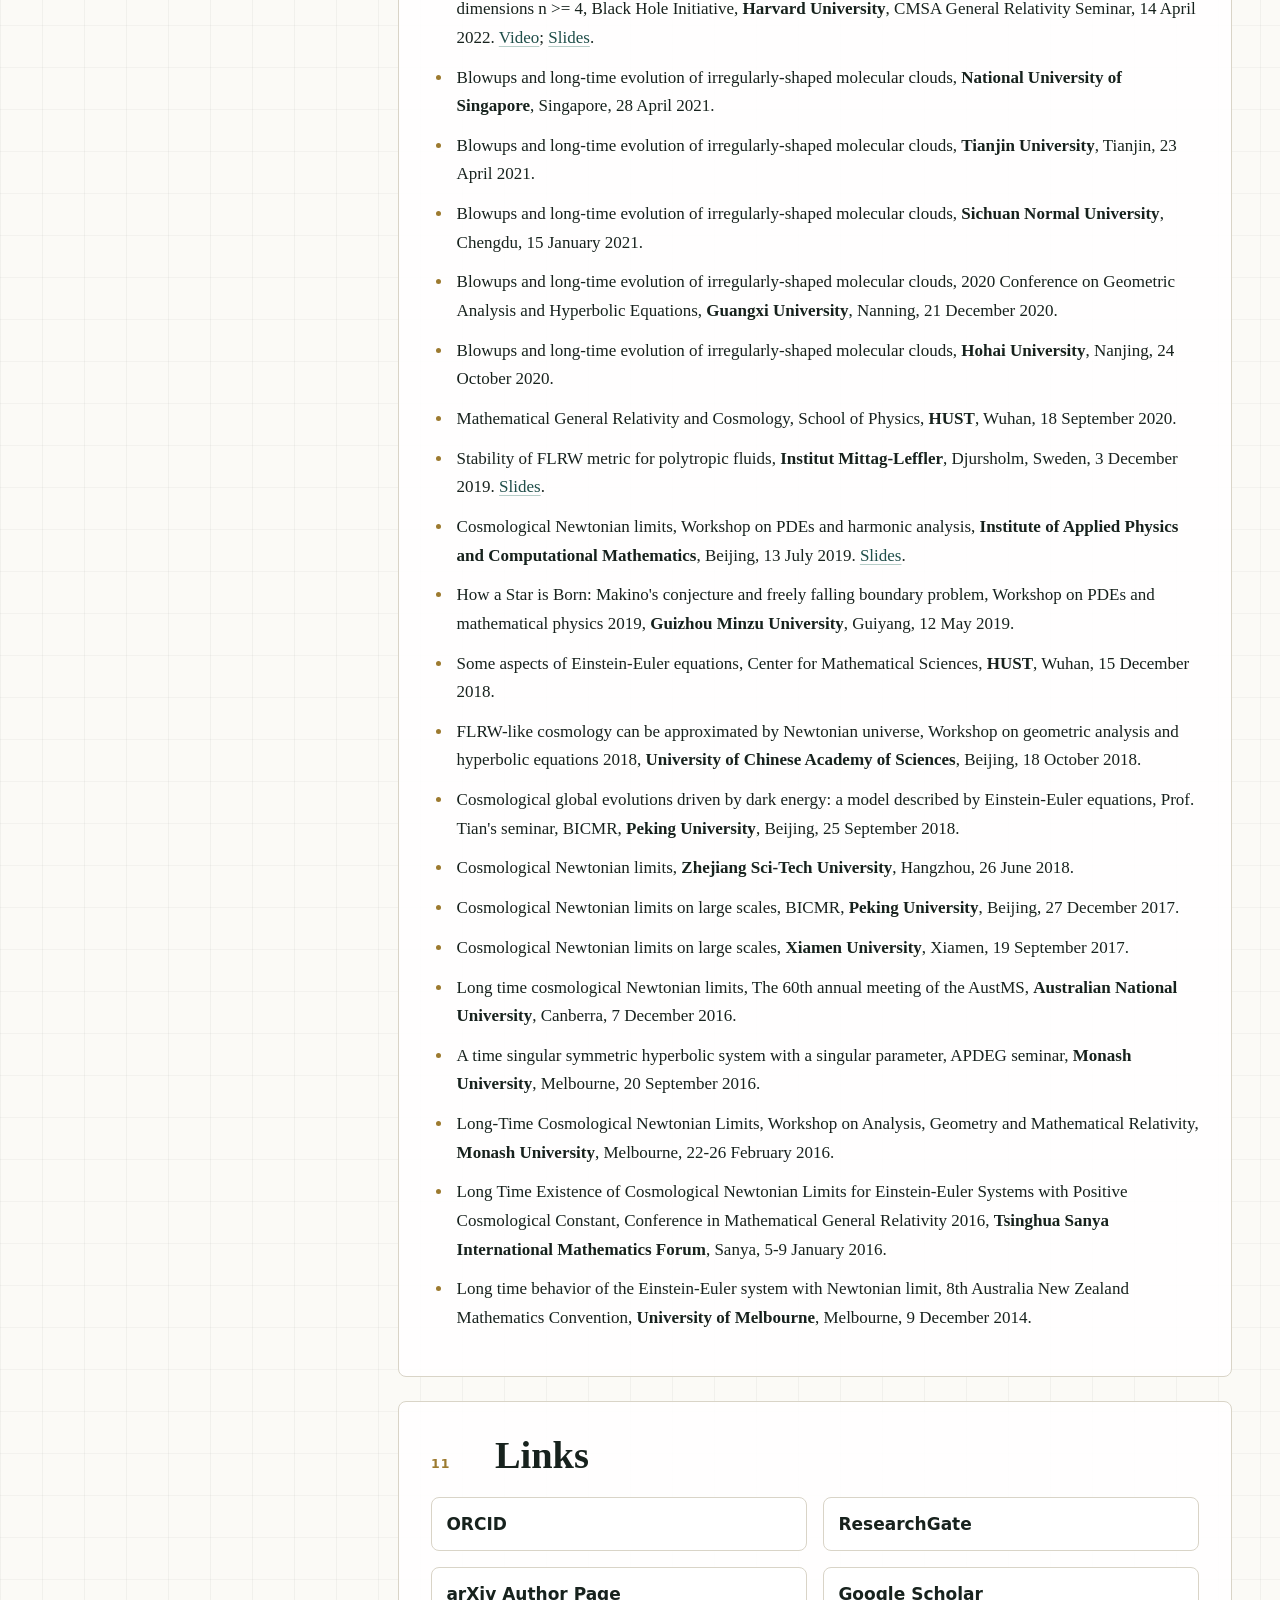
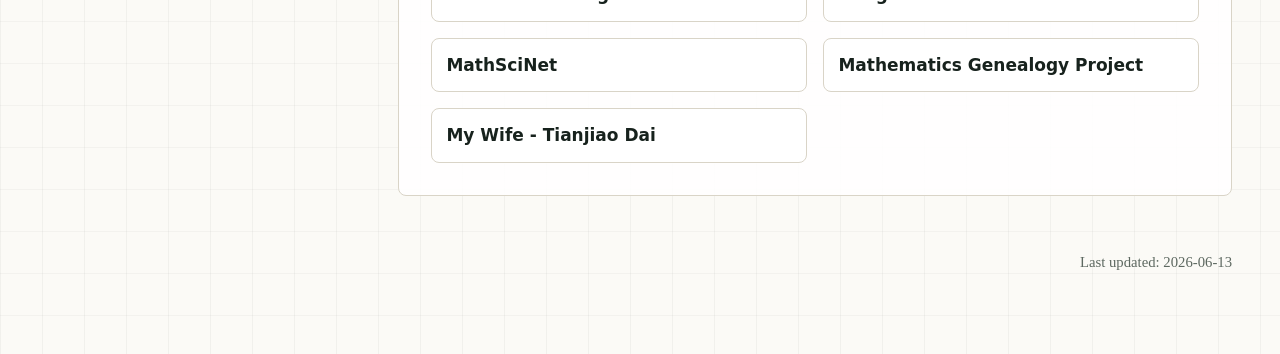
==== commit 527b1307: "Add preprint listing to index.html" ====
--- a/index.html
+++ b/index.html
@@ -183,6 +183,7 @@
 
           <h3 class="subheading">Preprints</h3>
           <ol class="paper-list">
+            <li class="searchable">(With Chihang He) Kasner critical scaling in Einstein-Maxwell-scalar black holes with nonlinear collapse and scalarization. <a href="https://arxiv.org/abs/2609.35500">arXiv:2609.35500</a>.</li>
             <li class="searchable">(With Chihang He) Existence and bounds of nonlinear singularity-free cosmological solutions in a string-inspired gravity. <a href="https://arxiv.org/abs/2512.00455">arXiv:2512.00455</a>.</li>
             <li class="searchable">(With Yiqing Shi) The emergence of nonlinear Jeans-type instabilities for quasilinear wave equations. II: Generalizations. <a href="https://arxiv.org/abs/2511.06289">arXiv:2511.06289</a>.</li>
             <li class="searchable">The emergence of nonlinear Jeans-type instabilities for quasilinear wave equations. <a href="https://arxiv.org/abs/2409.02516">arXiv:2409.02516</a>.</li>
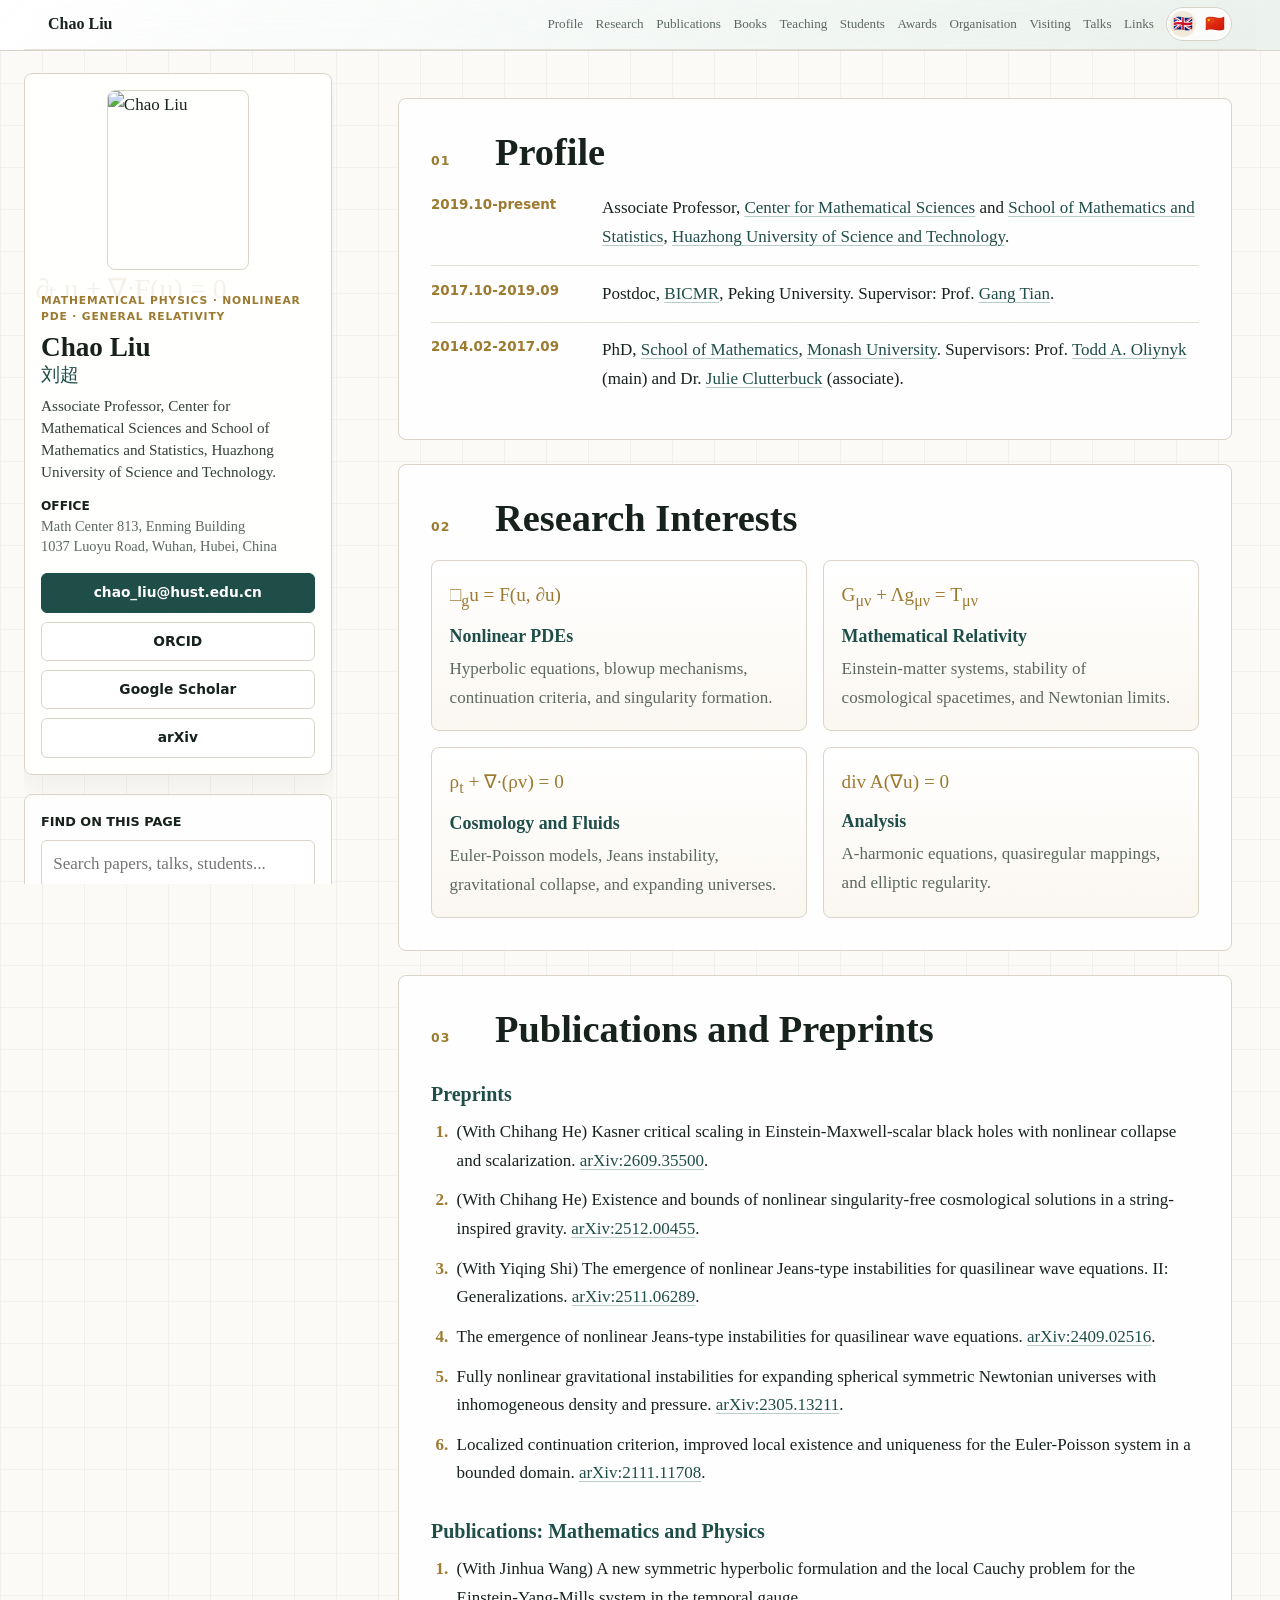
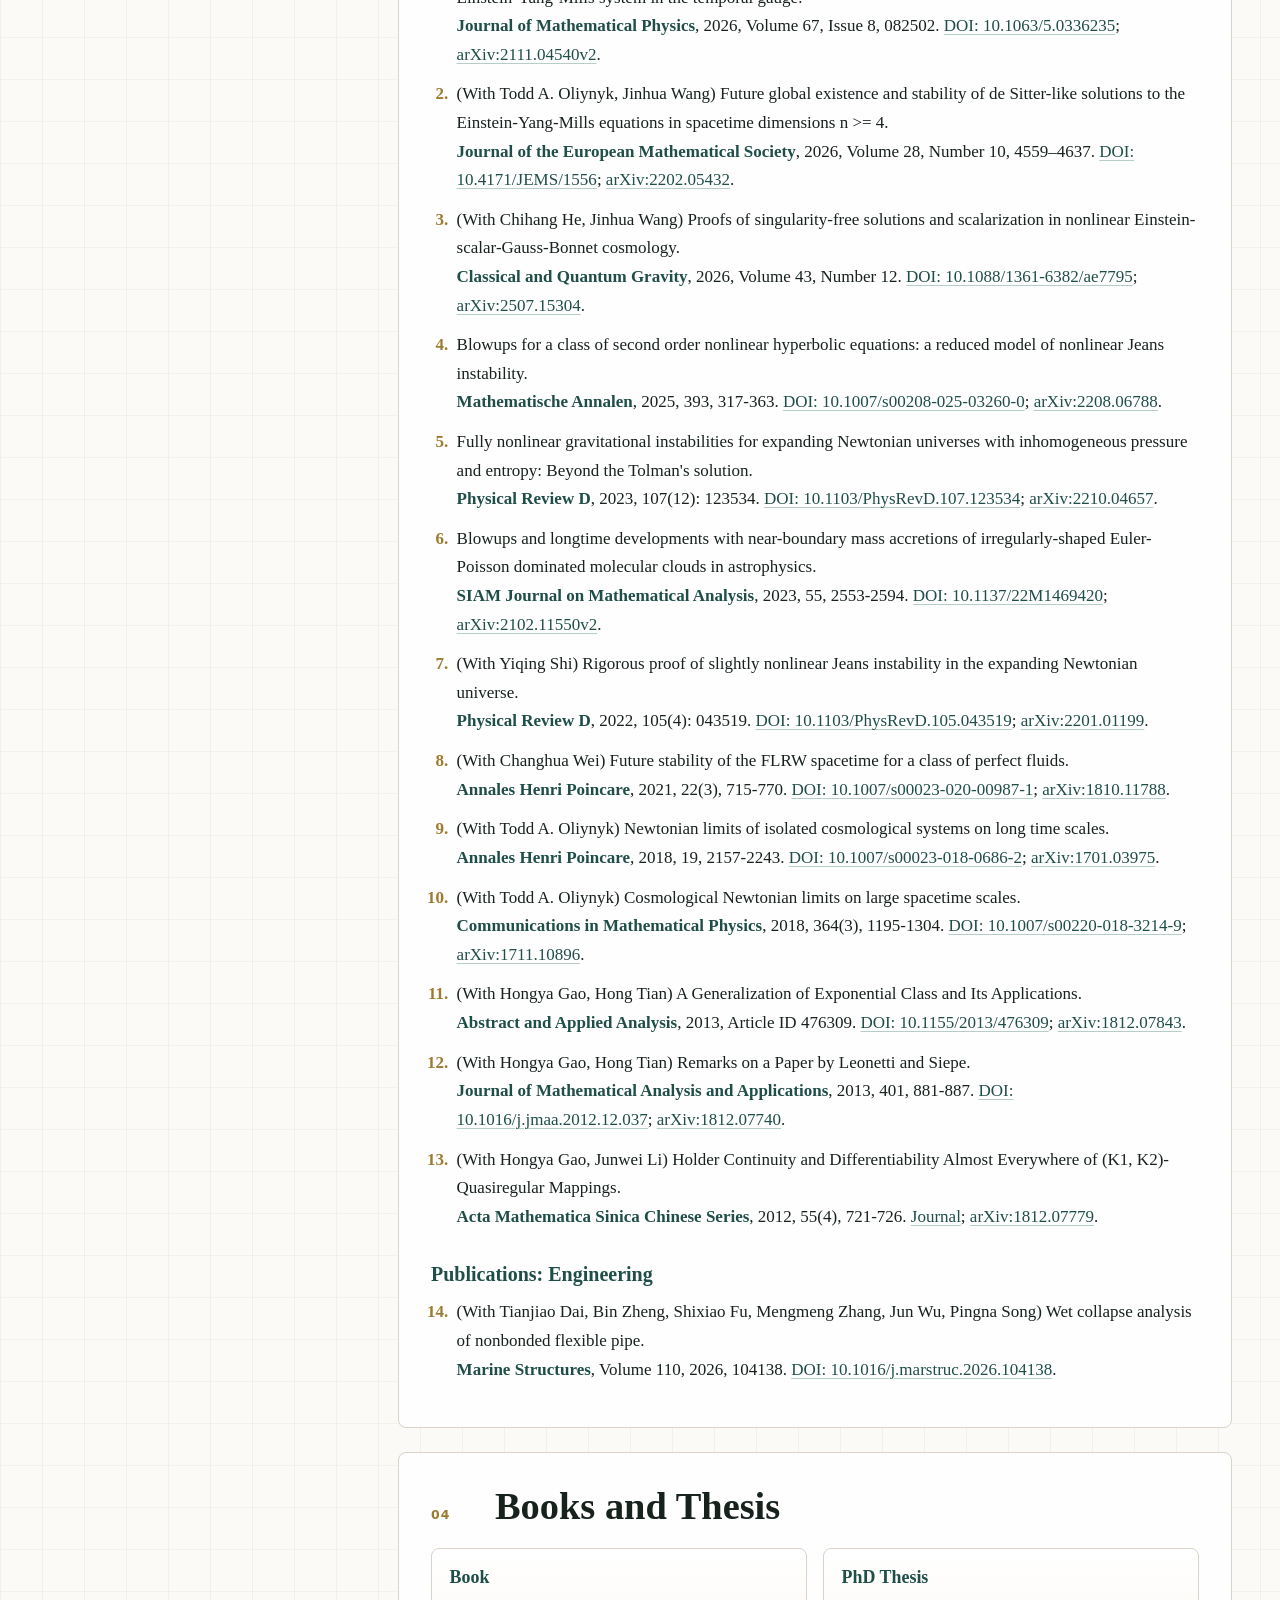
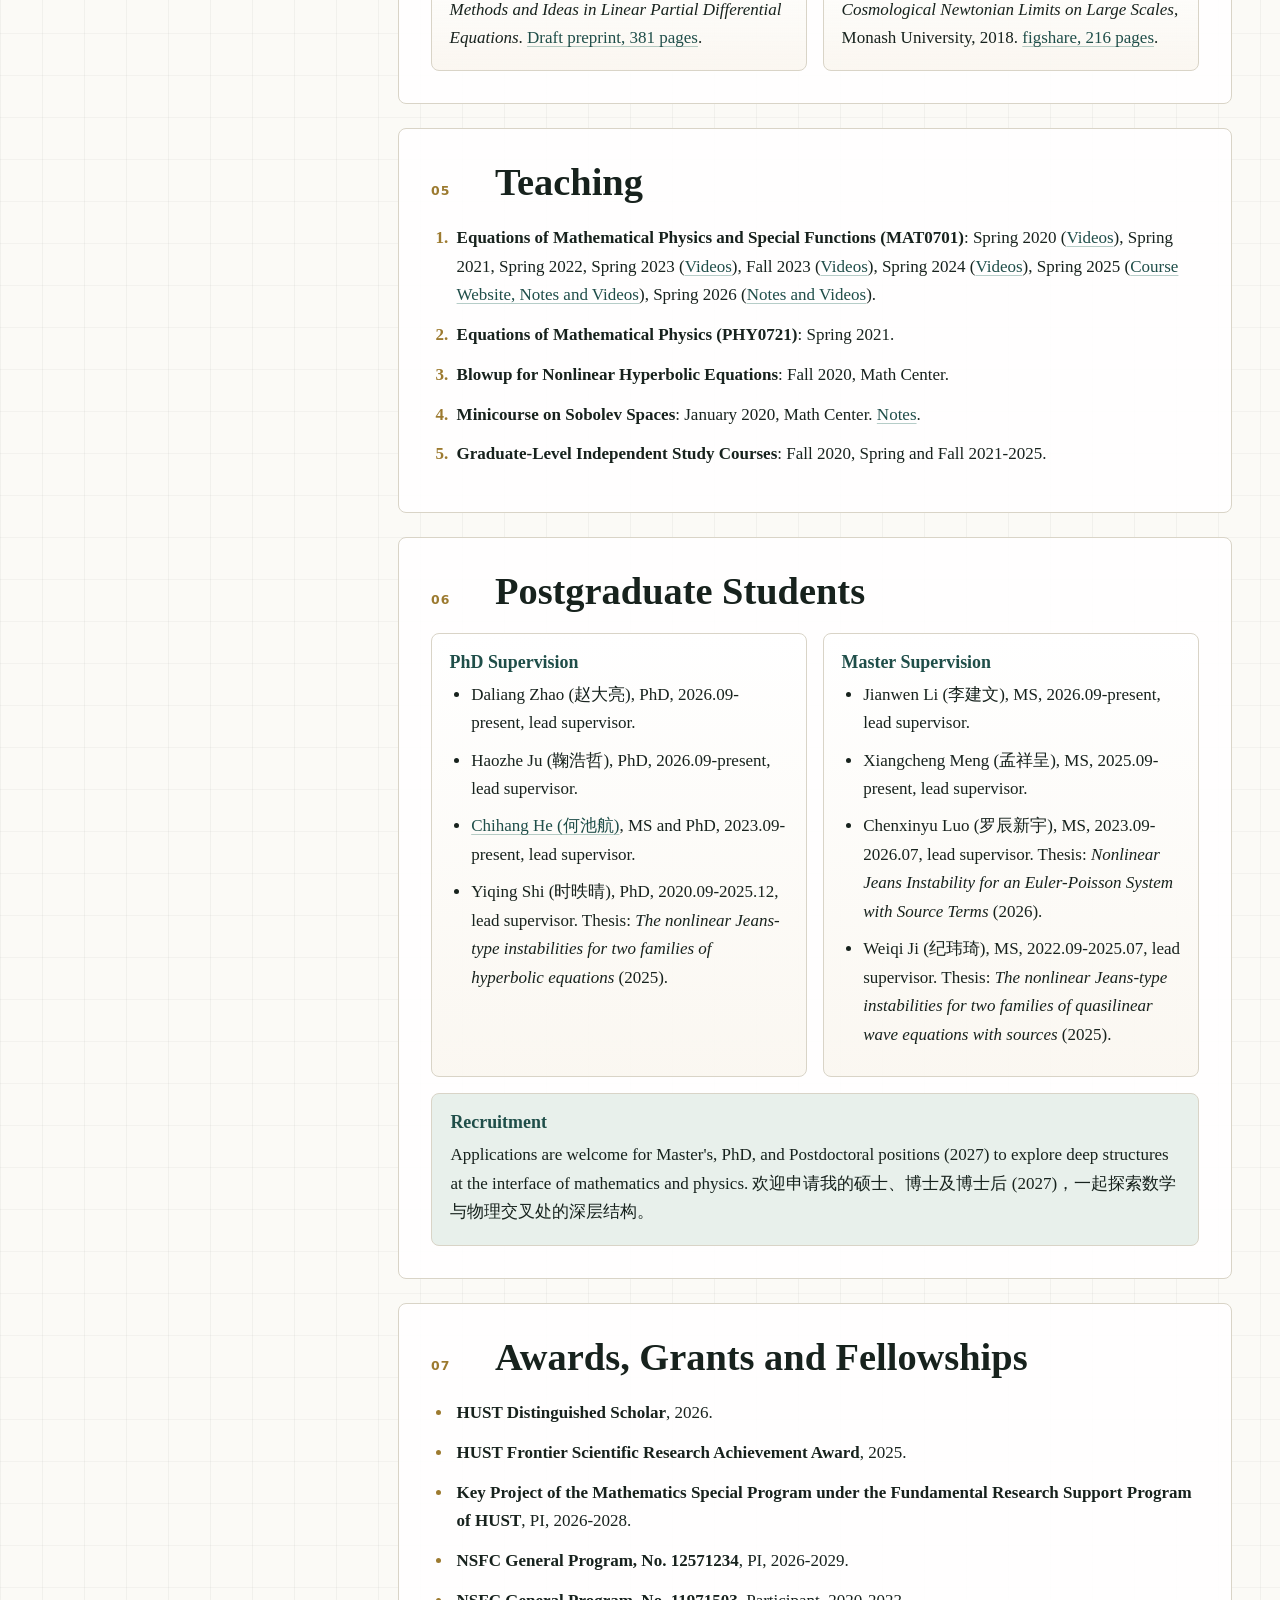
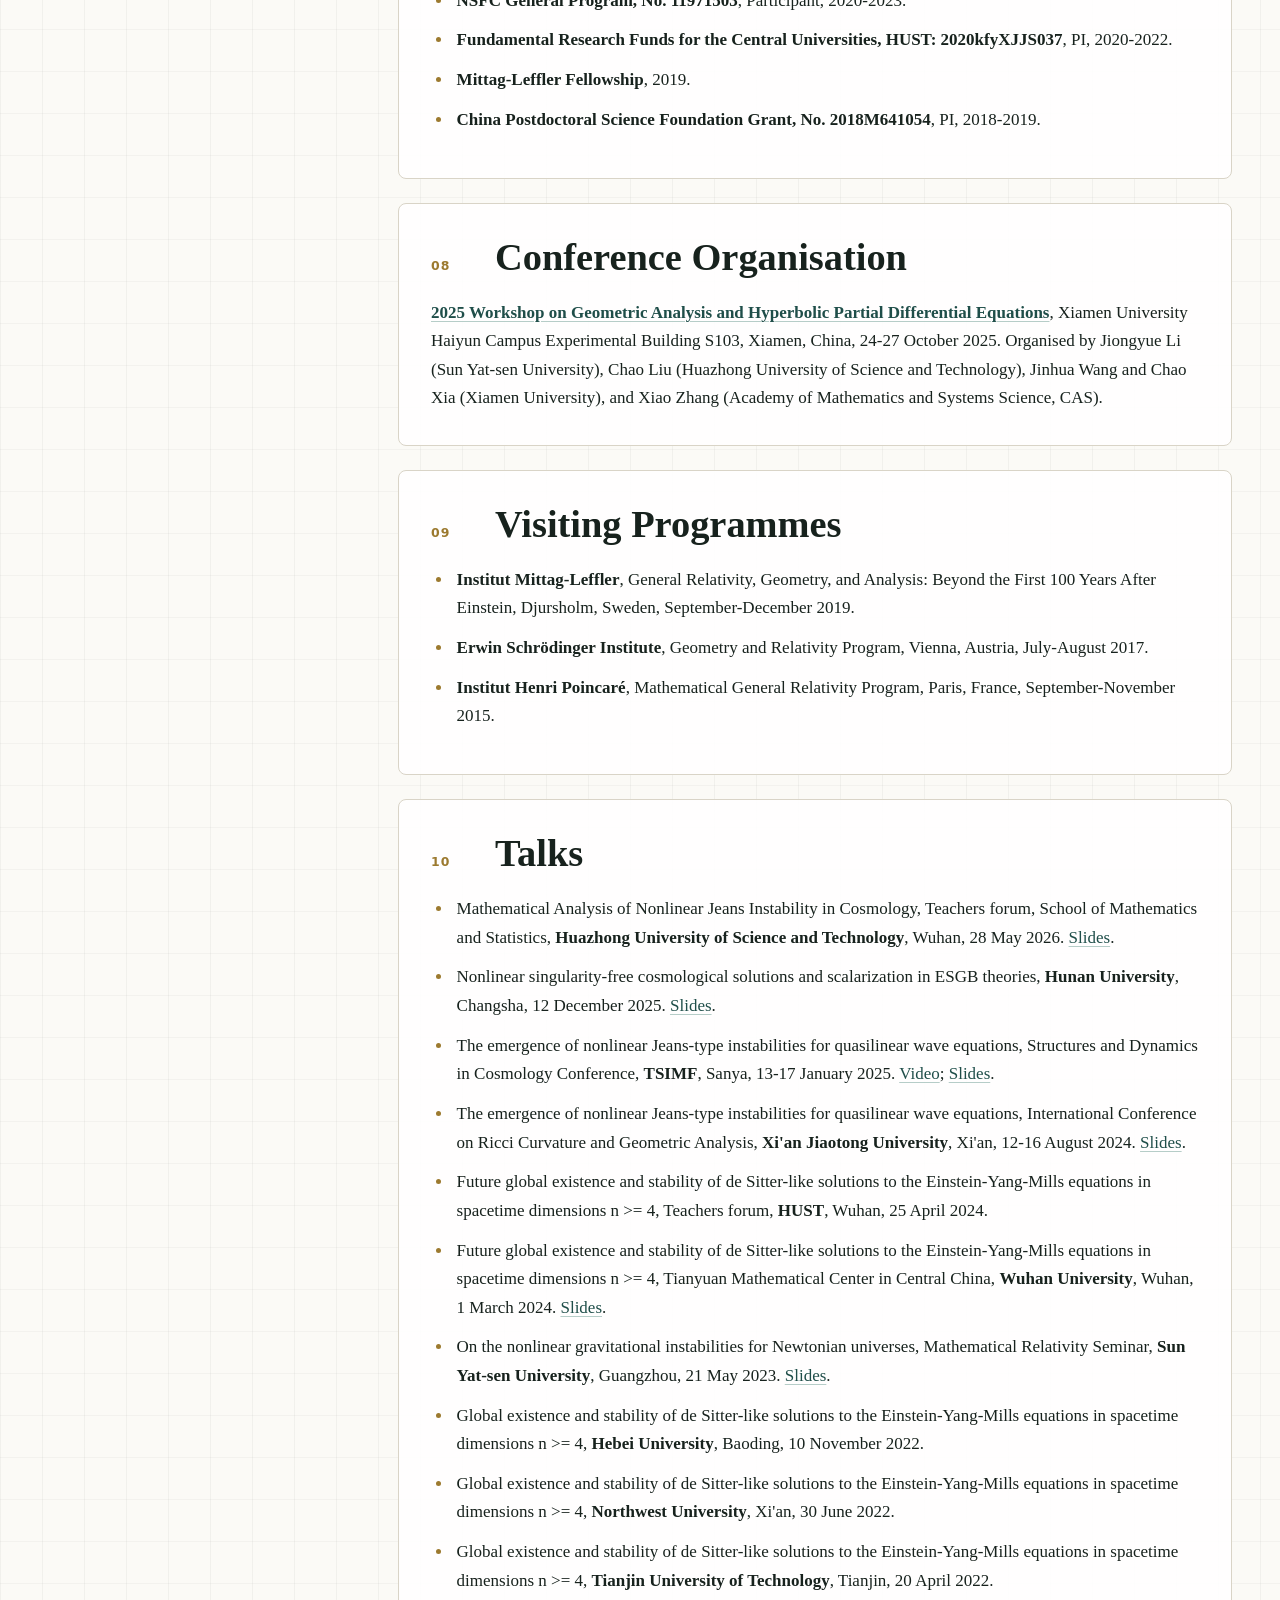
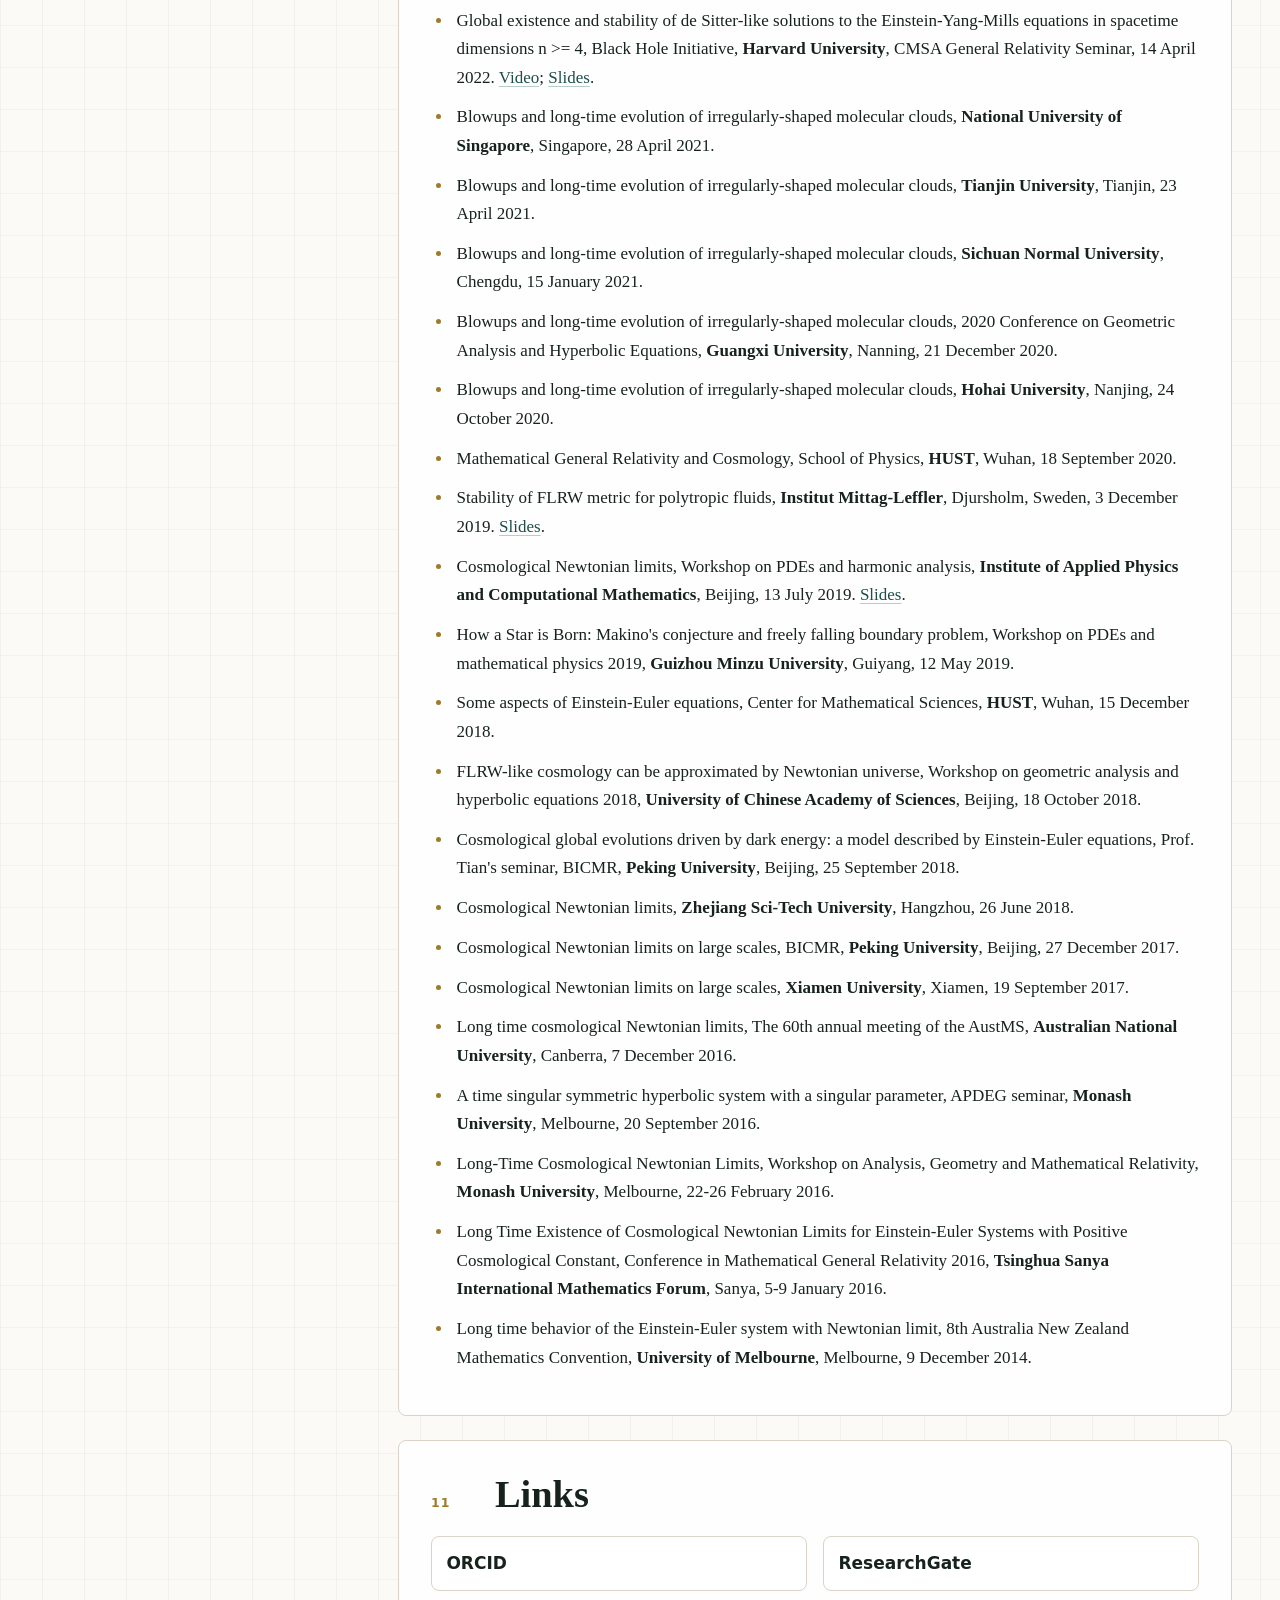
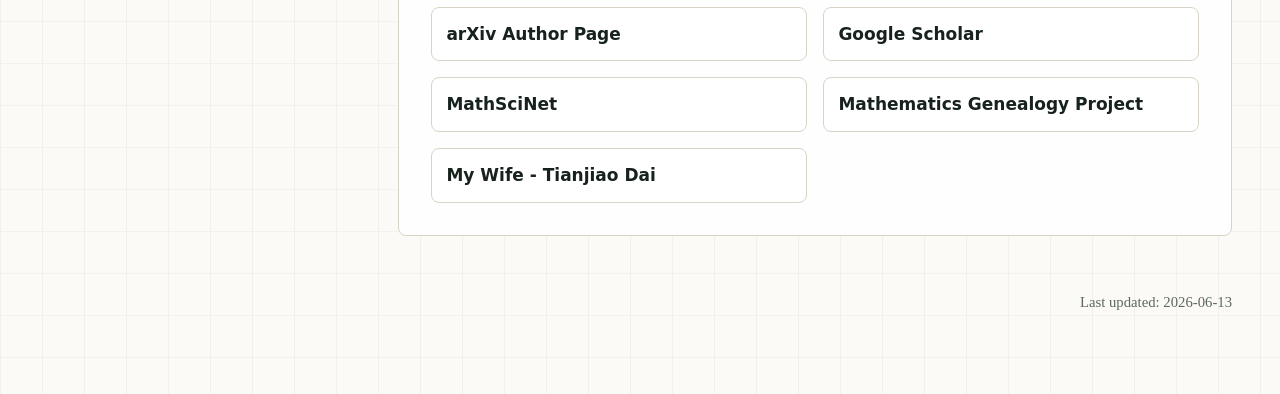
==== commit 4cffd635: "Add HUST Distinguished Scholar award to index.html" ====
--- a/index.html
+++ b/index.html
@@ -305,6 +305,7 @@
             <h2>Awards, Grants and Fellowships</h2>
           </div>
           <ul class="compact-list">
+            <li class="searchable"><strong>HUST Distinguished Scholar</strong>, 2026.</li>
             <li class="searchable"><strong>HUST Frontier Scientific Research Achievement Award</strong>, 2025.</li>
             <li class="searchable"><strong>Key Project of the Mathematics Special Program under the Fundamental Research Support Program of HUST</strong>, PI, 2026-2028.</li>
             <li class="searchable"><strong>NSFC General Program, No. 12571234</strong>, PI, 2026-2029.</li>
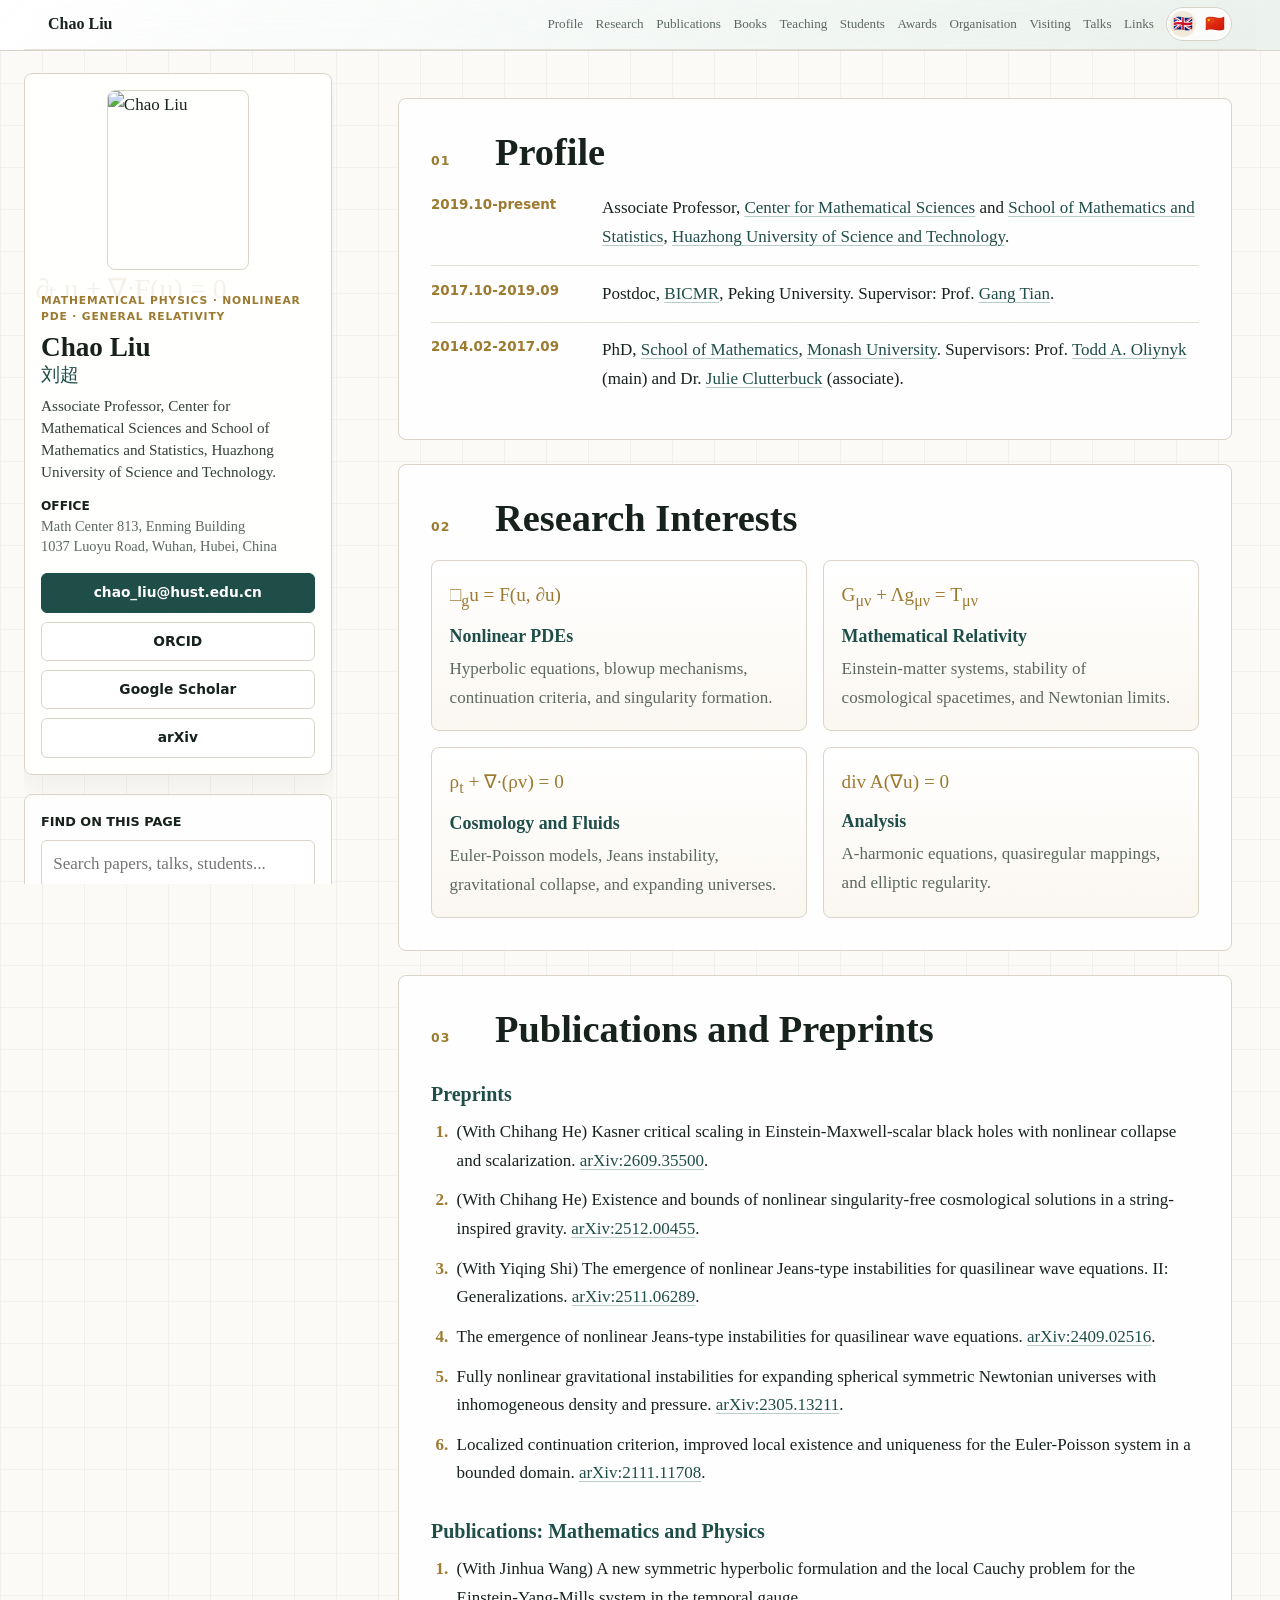
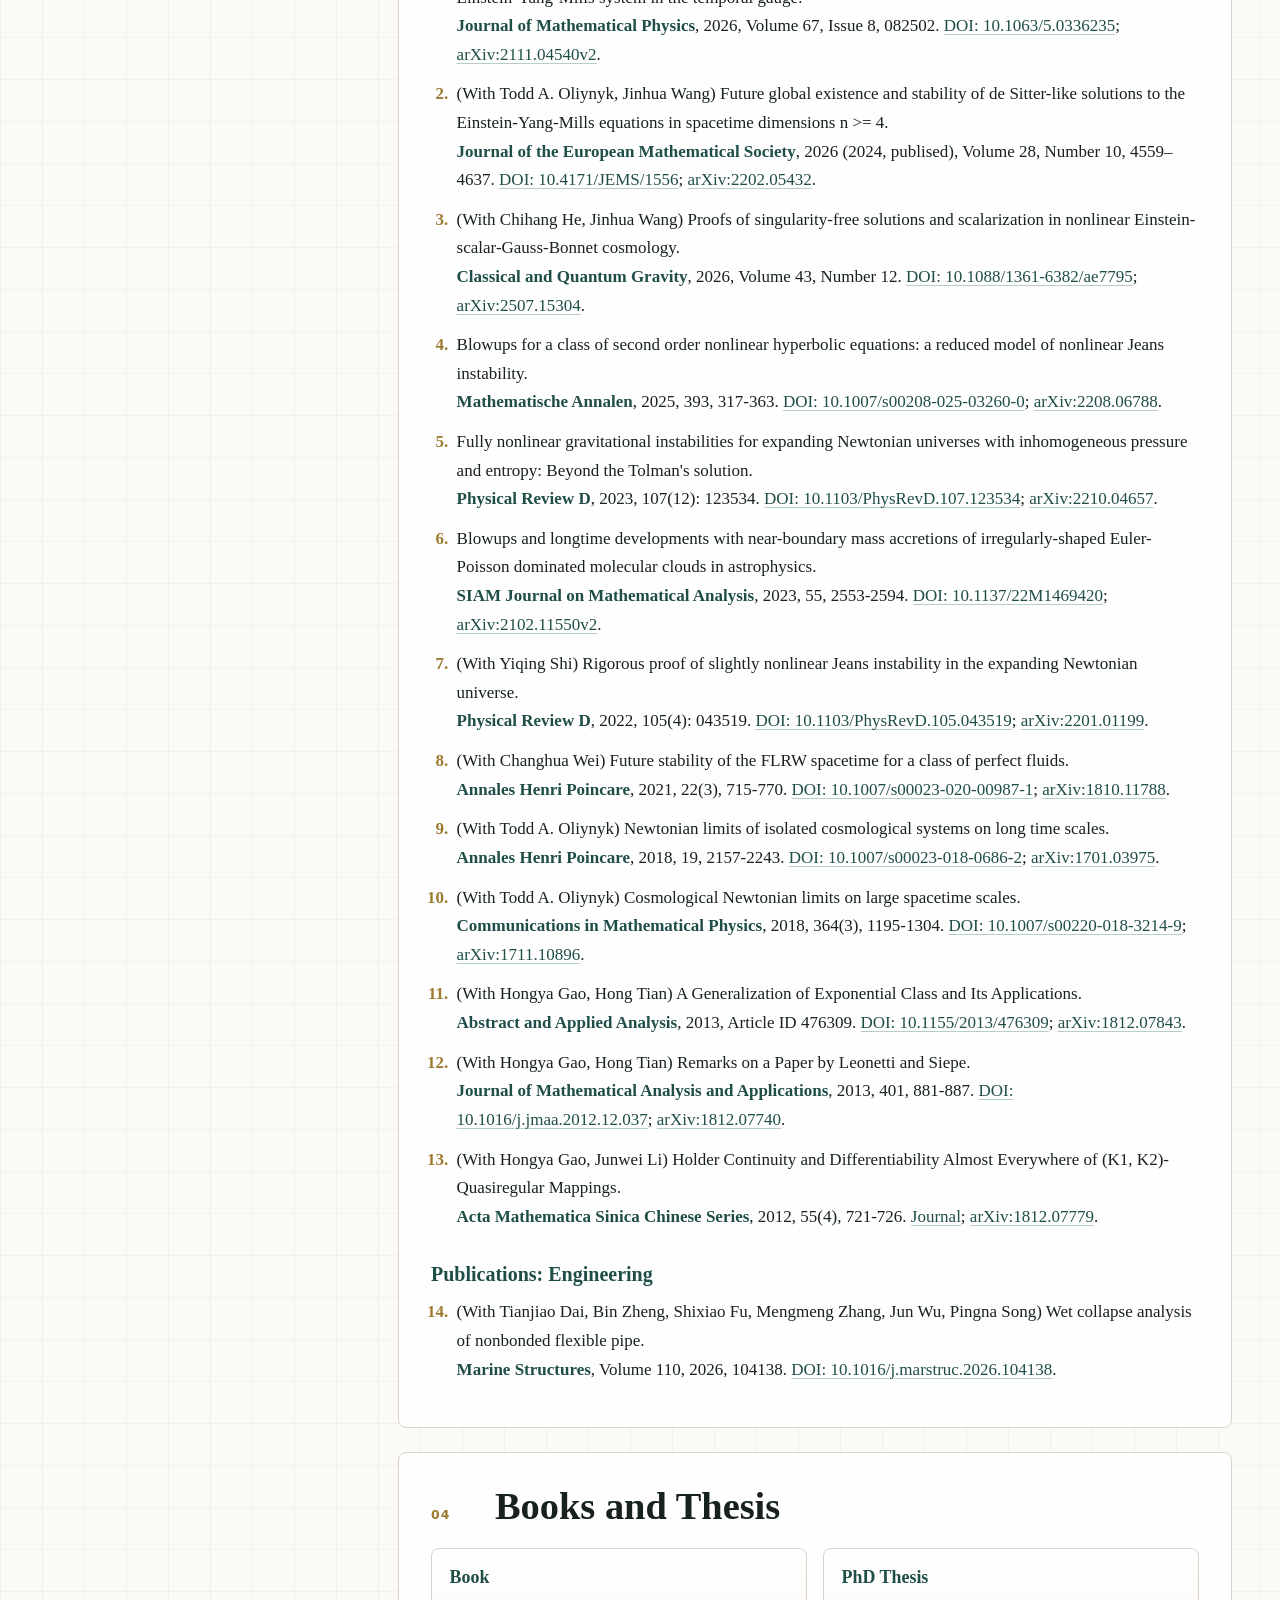
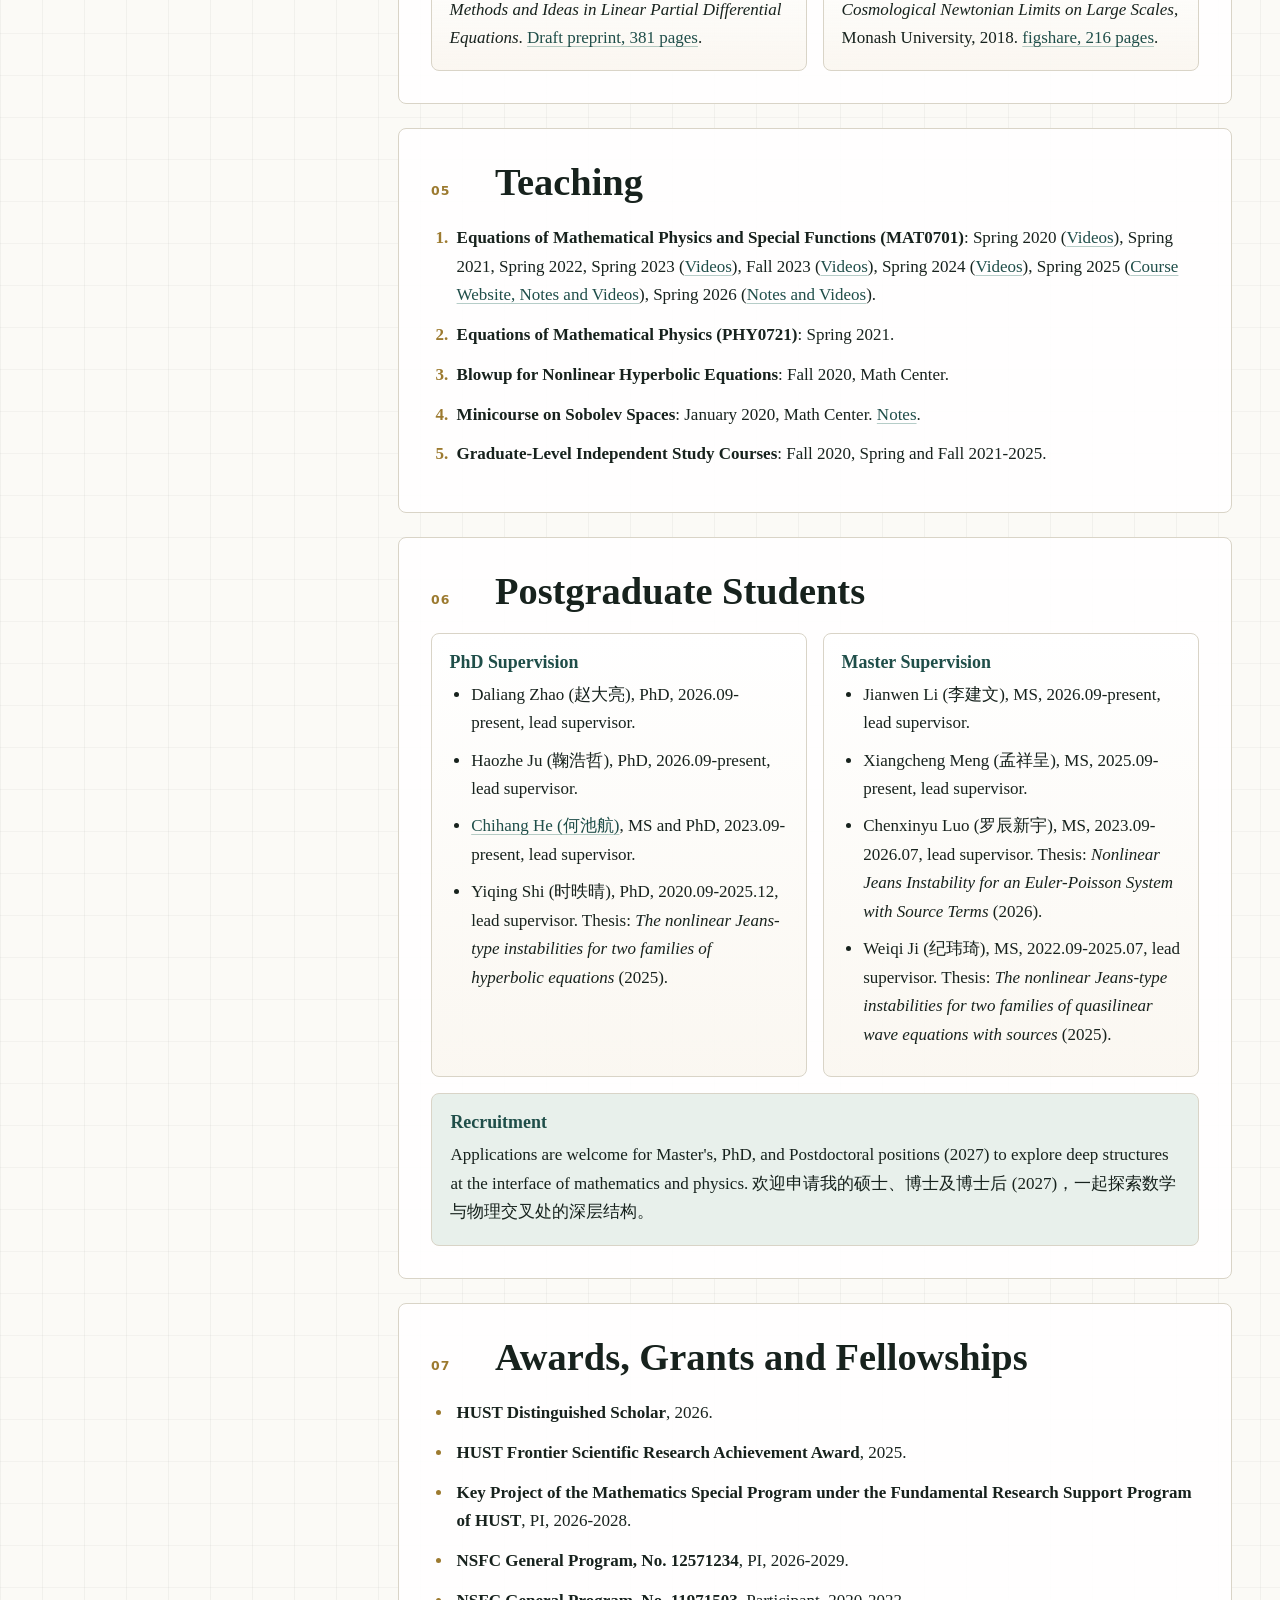
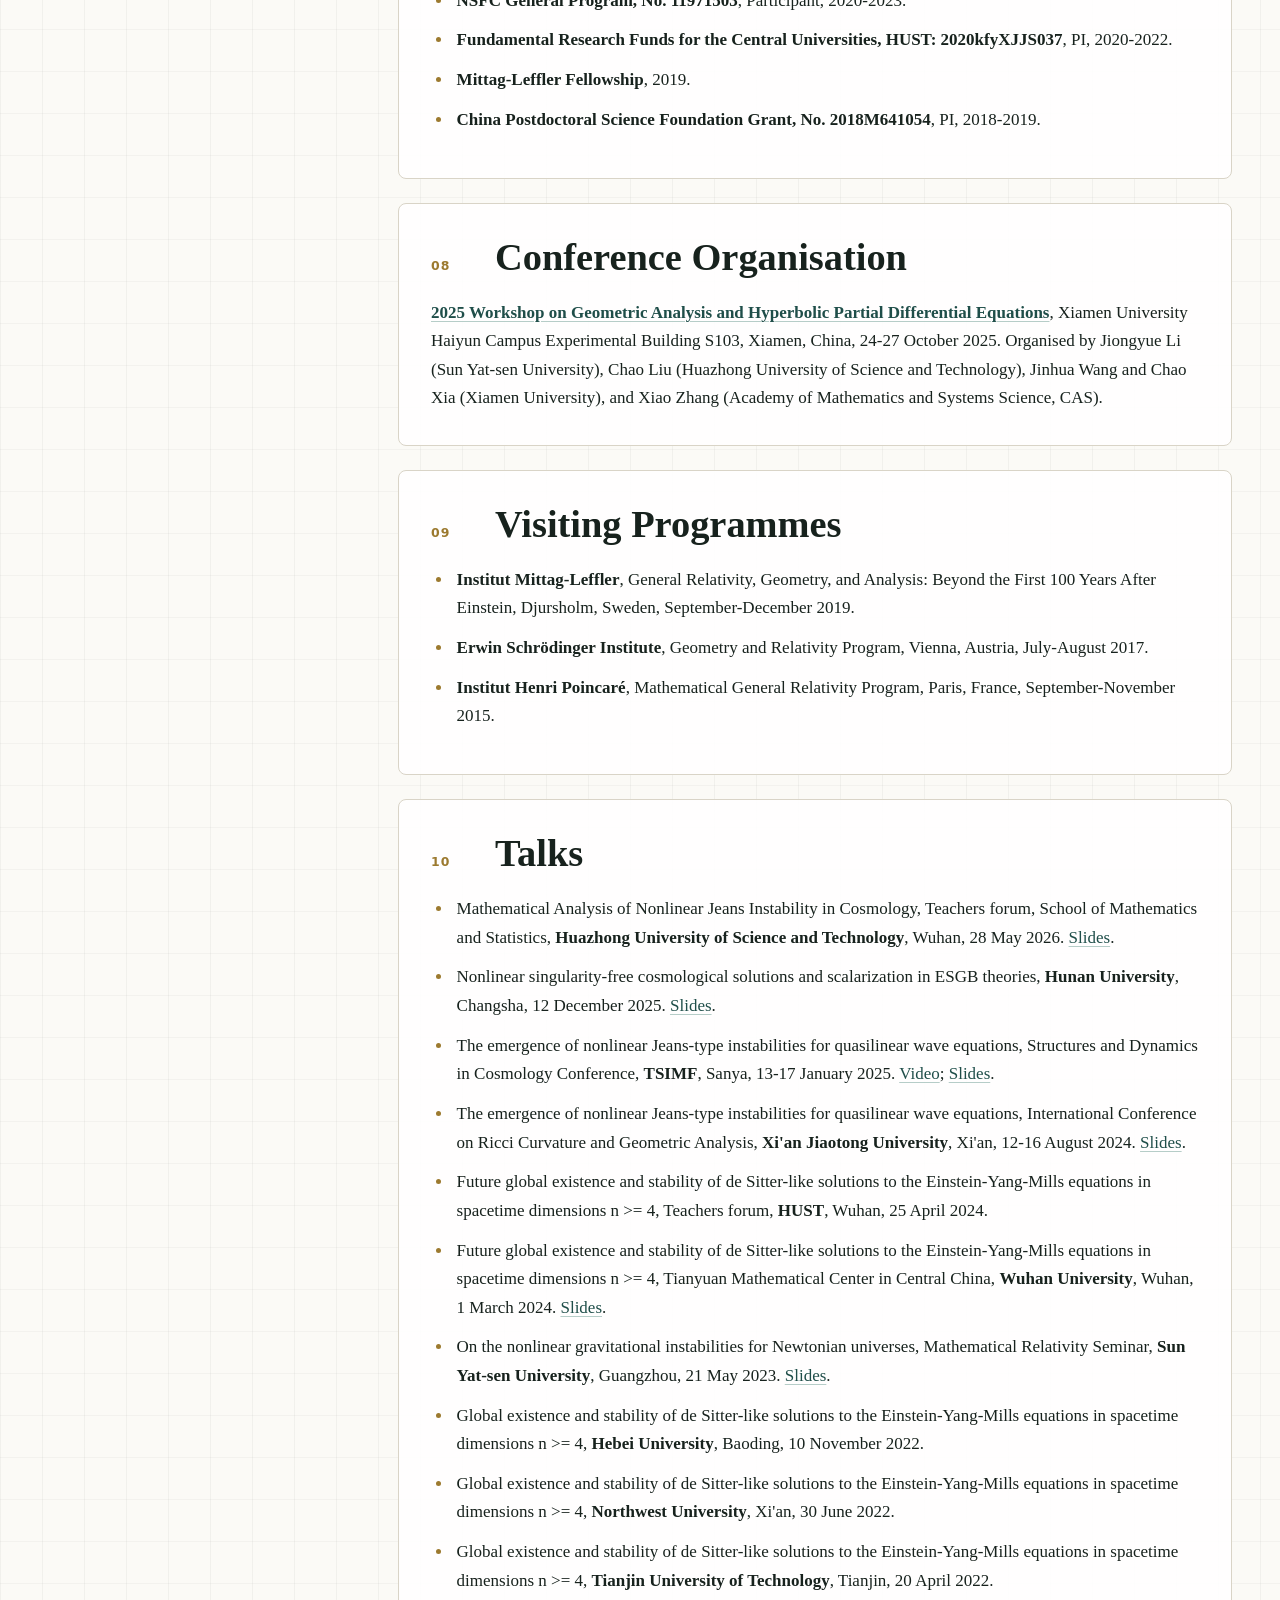
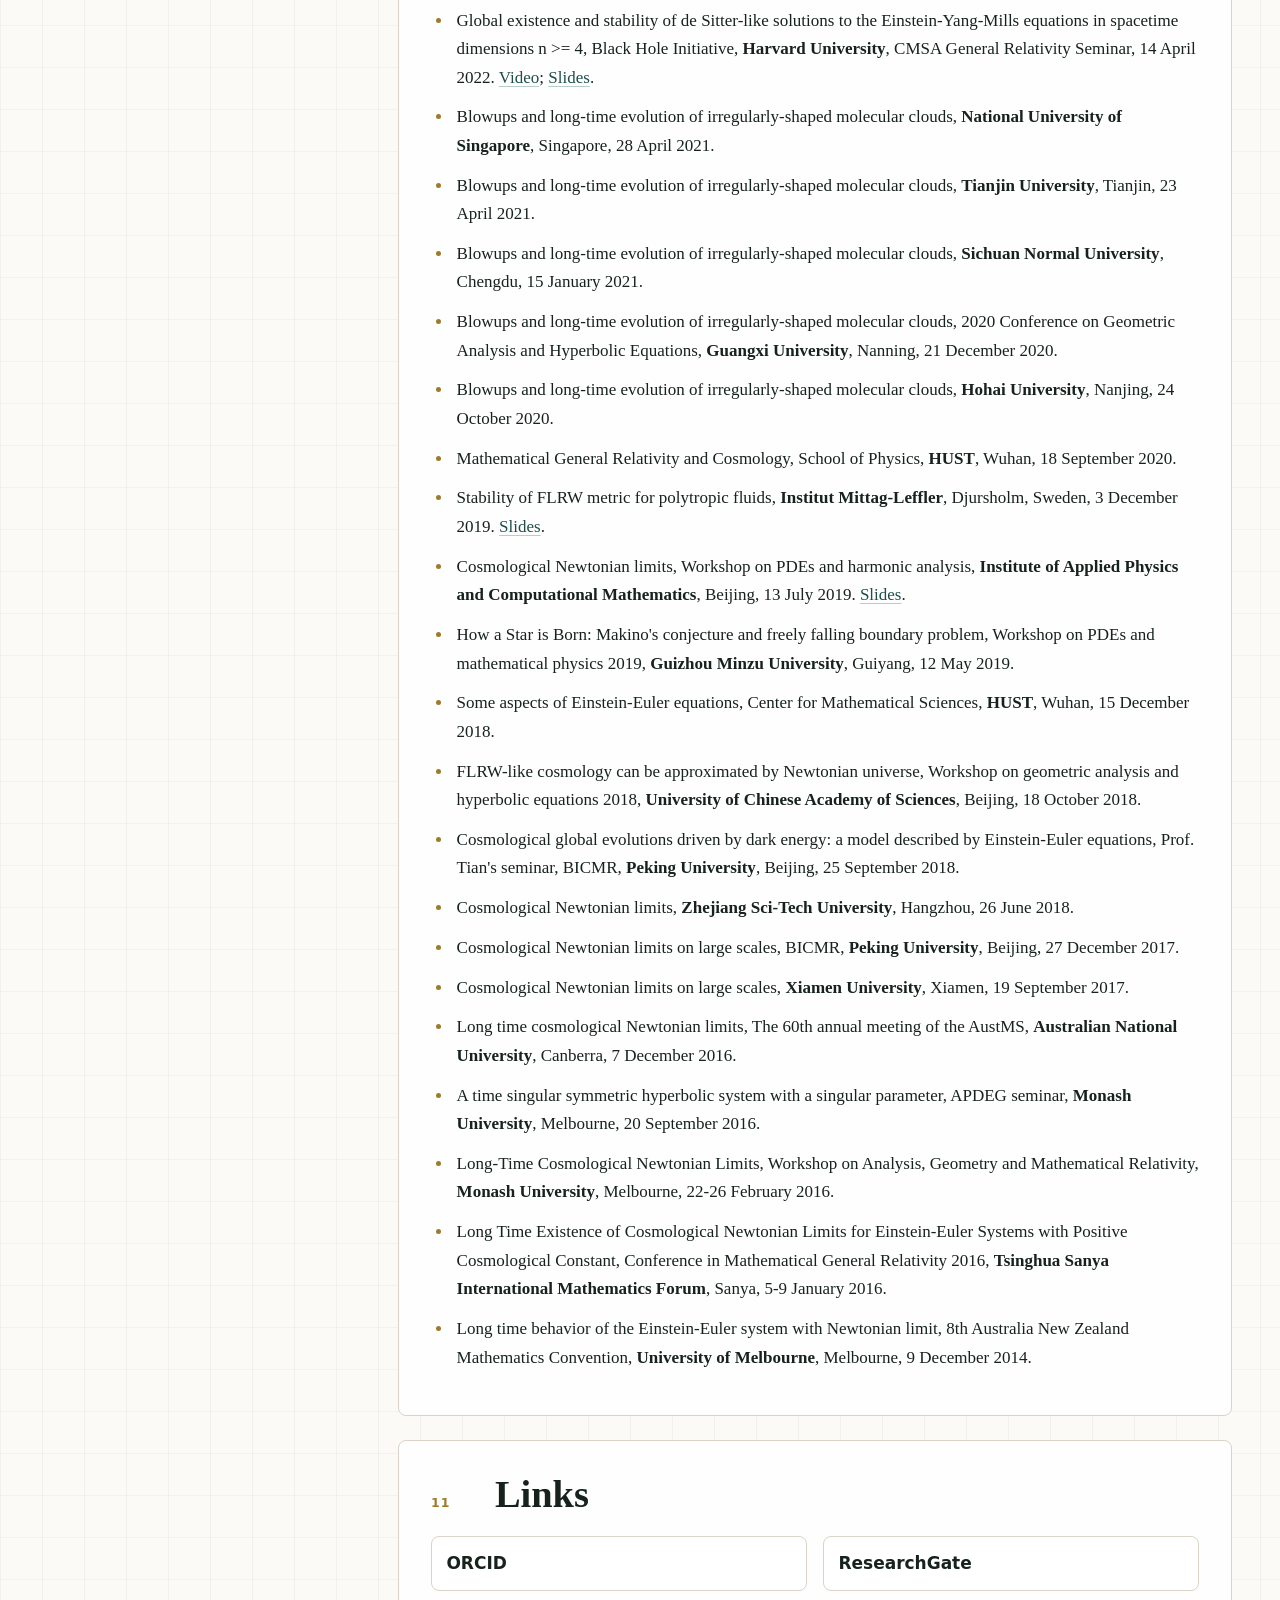
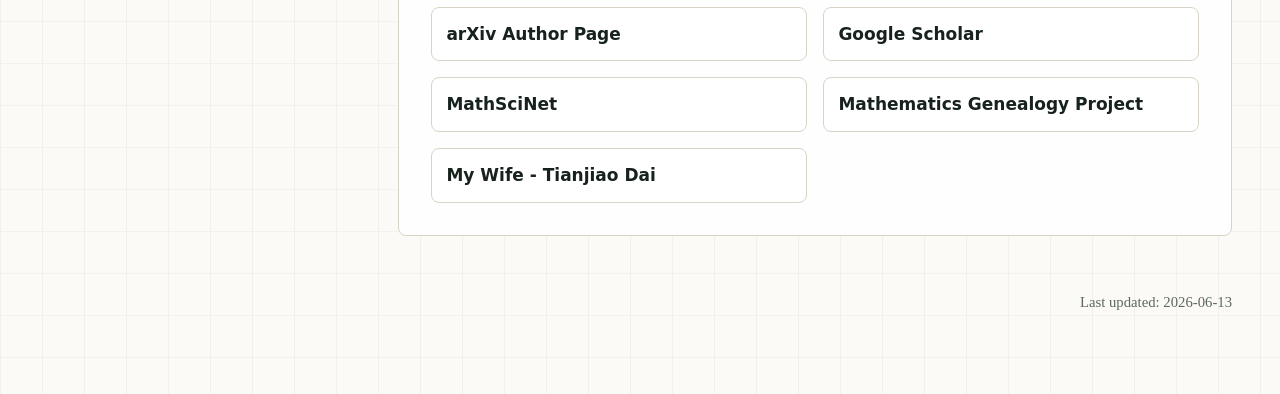
==== commit f8d0ec2c: "Update index.html" ====
--- a/index.html
+++ b/index.html
@@ -196,7 +196,7 @@
           <li class="searchable">(With Jinhua Wang) A new symmetric hyperbolic formulation and the local Cauchy problem for the Einstein-Yang-Mills system in the temporal gauge. <br />
               <strong>Journal of Mathematical Physics</strong>, 2026, Volume 67, Issue 8, 082502. <a href="https://doi.org/10.1063/5.0336235">DOI: 10.1063/5.0336235</a>; <a href="https://arxiv.org/abs/2111.04540v2">arXiv:2111.04540v2</a>.</li>
             <li class="searchable">(With Todd A. Oliynyk, Jinhua Wang) Future global existence and stability of de Sitter-like solutions to the Einstein-Yang-Mills equations in spacetime dimensions n >= 4.<br />
-              <strong>Journal of the European Mathematical Society</strong>, 2026, Volume 28, Number 10, 4559–4637. <a href="https://ems.press/journals/jems/articles/14298393">DOI: 10.4171/JEMS/1556</a>; <a href="https://arxiv.org/abs/2202.05432">arXiv:2202.05432</a>.</li>
+              <strong>Journal of the European Mathematical Society</strong>, 2026 (2024, publised), Volume 28, Number 10, 4559–4637. <a href="https://ems.press/journals/jems/articles/14298393">DOI: 10.4171/JEMS/1556</a>; <a href="https://arxiv.org/abs/2202.05432">arXiv:2202.05432</a>.</li>
             <li class="searchable">(With Chihang He, Jinhua Wang) Proofs of singularity-free solutions and scalarization in nonlinear Einstein-scalar-Gauss-Bonnet cosmology. <br />
               <strong>Classical and Quantum Gravity</strong>, 2026, Volume 43, Number 12. <a href="https://doi.org/10.1088/1361-6382/ae7795">DOI: 10.1088/1361-6382/ae7795</a>; <a href="https://arxiv.org/abs/2507.15304">arXiv:2507.15304</a>.</li>
             <li class="searchable">Blowups for a class of second order nonlinear hyperbolic equations: a reduced model of nonlinear Jeans instability.<br />
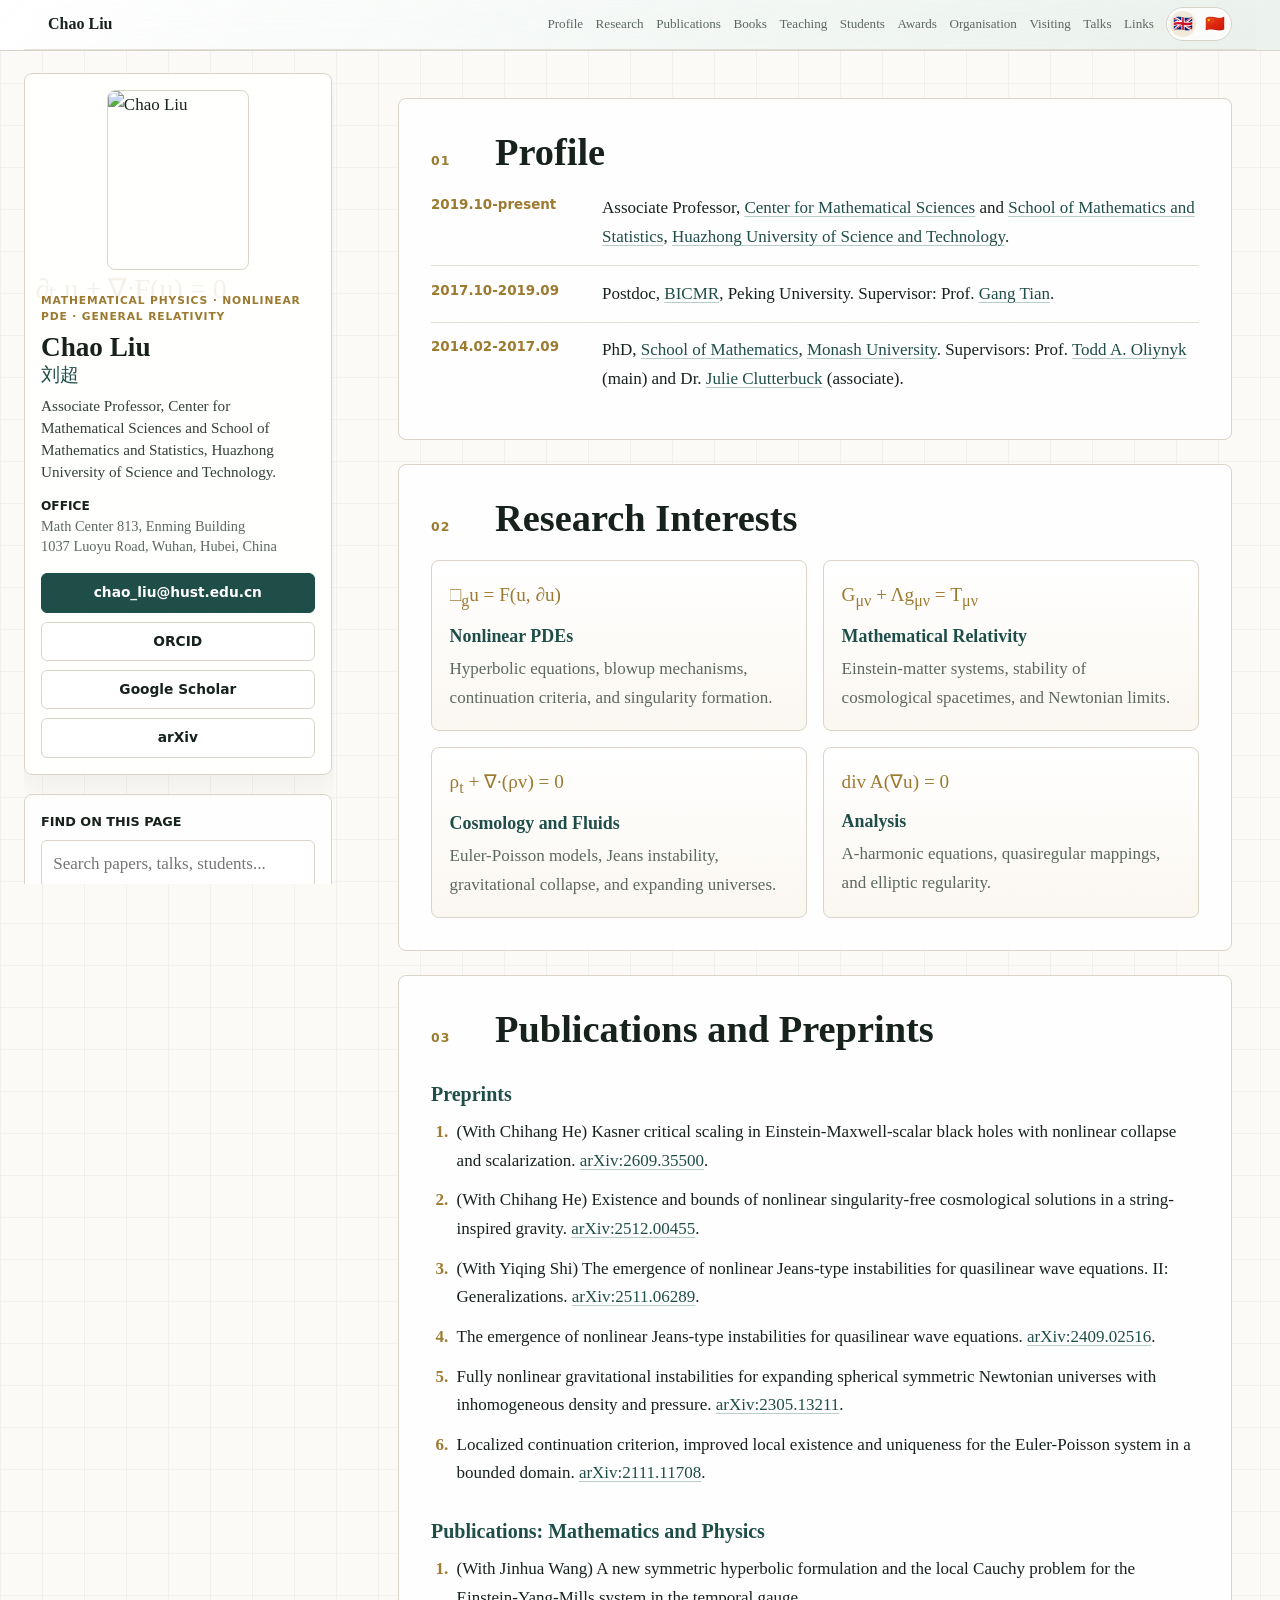
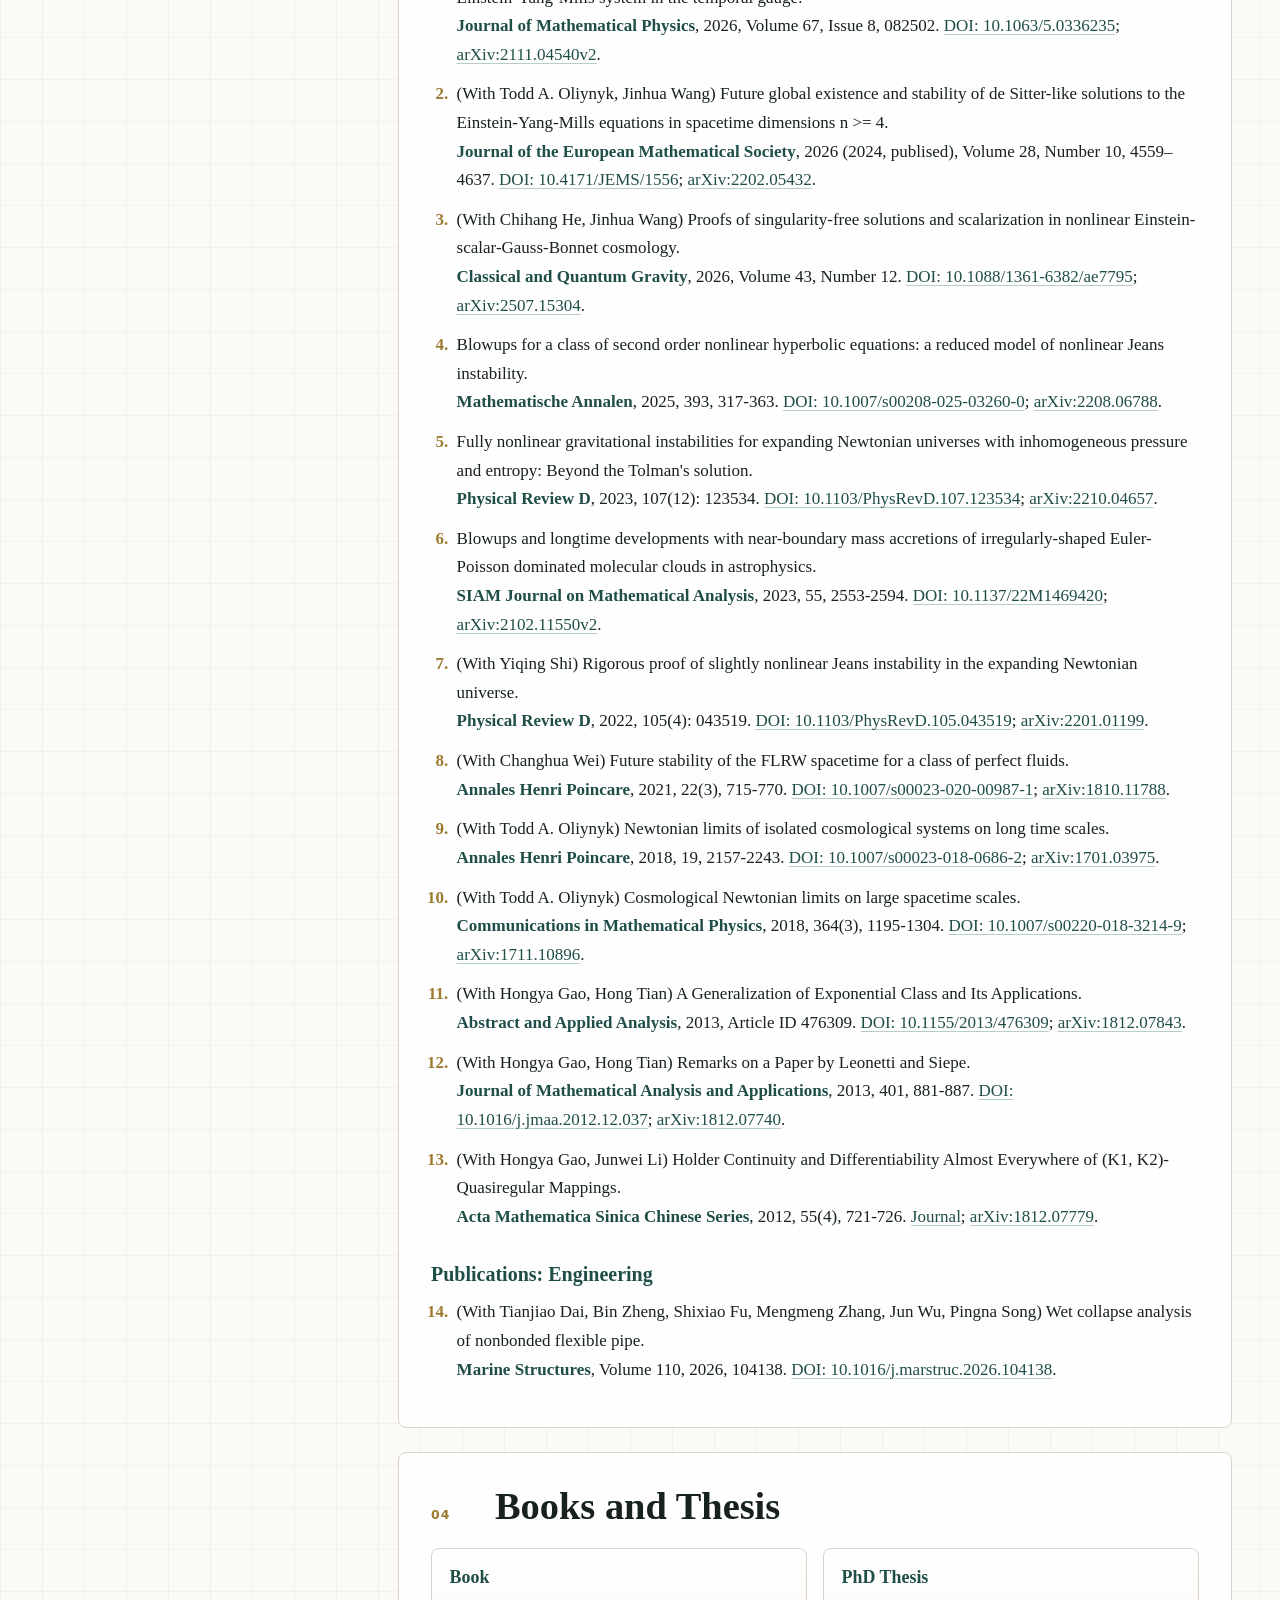
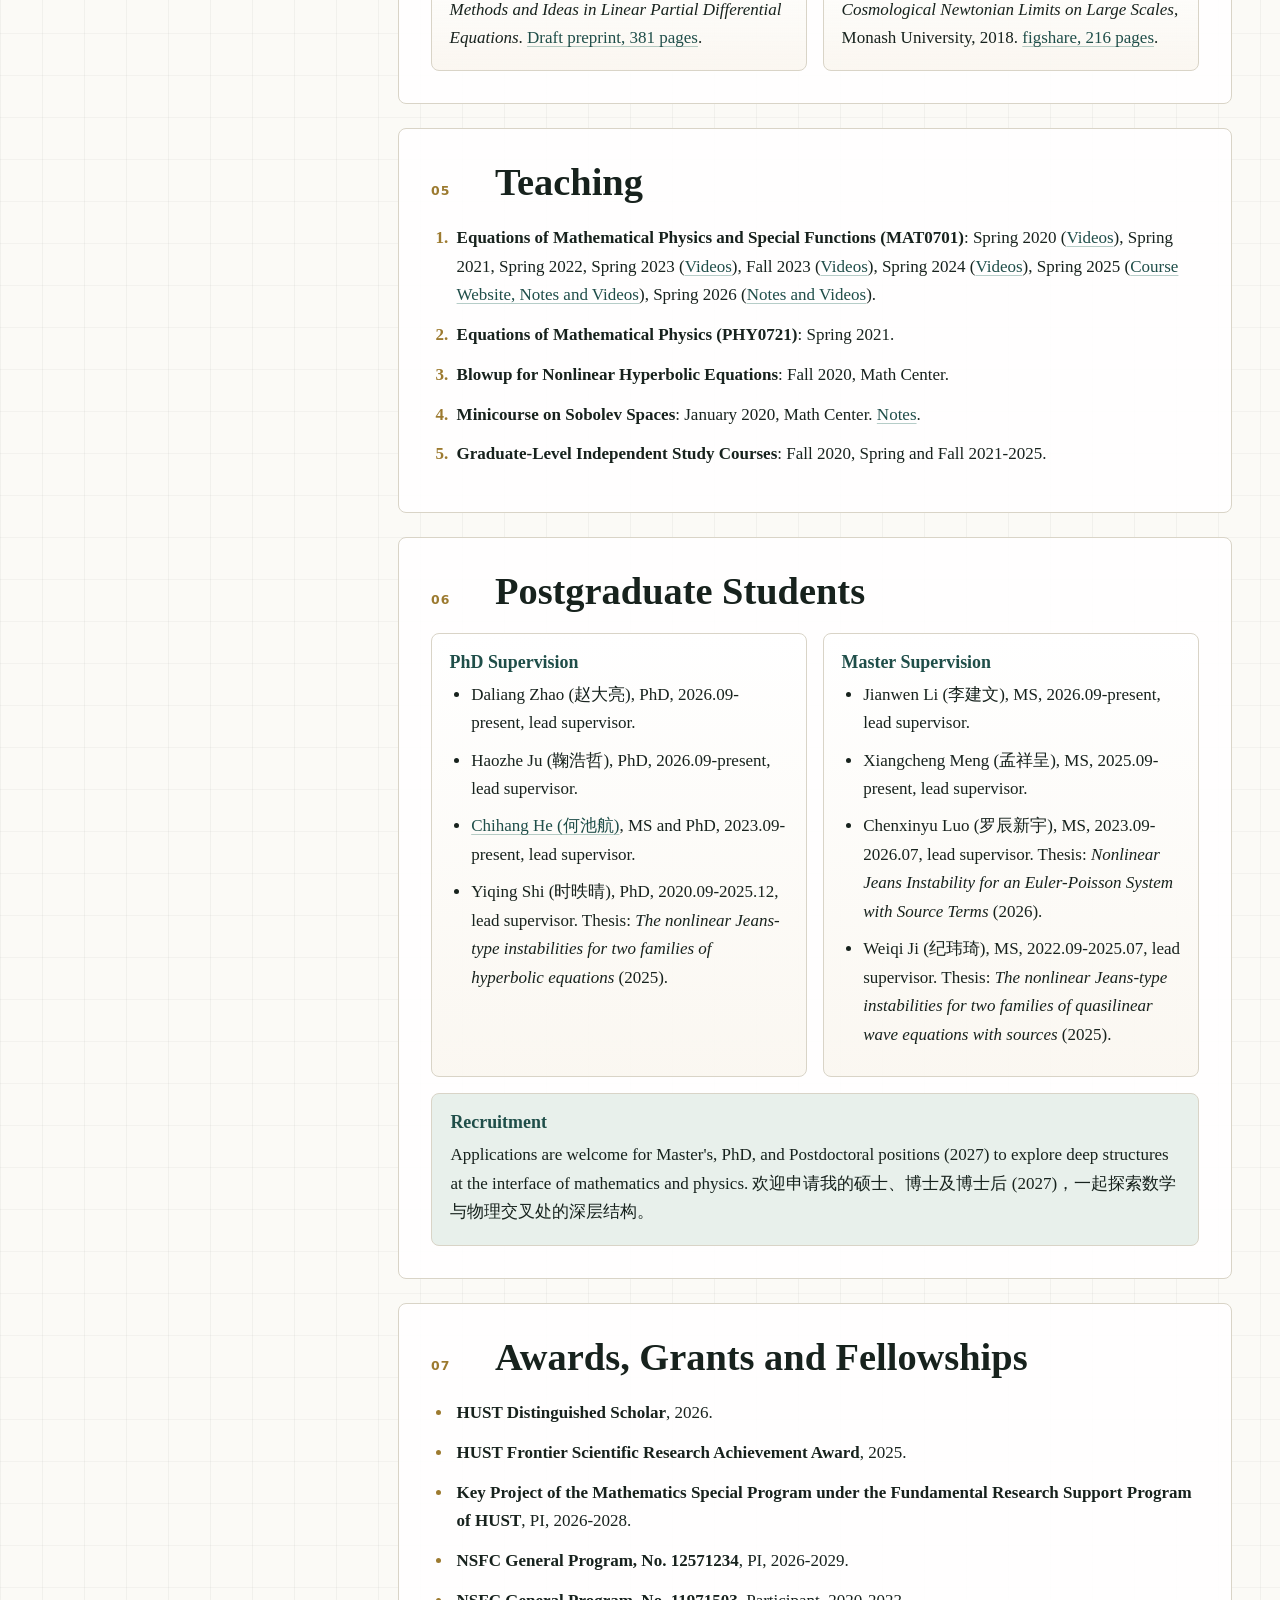
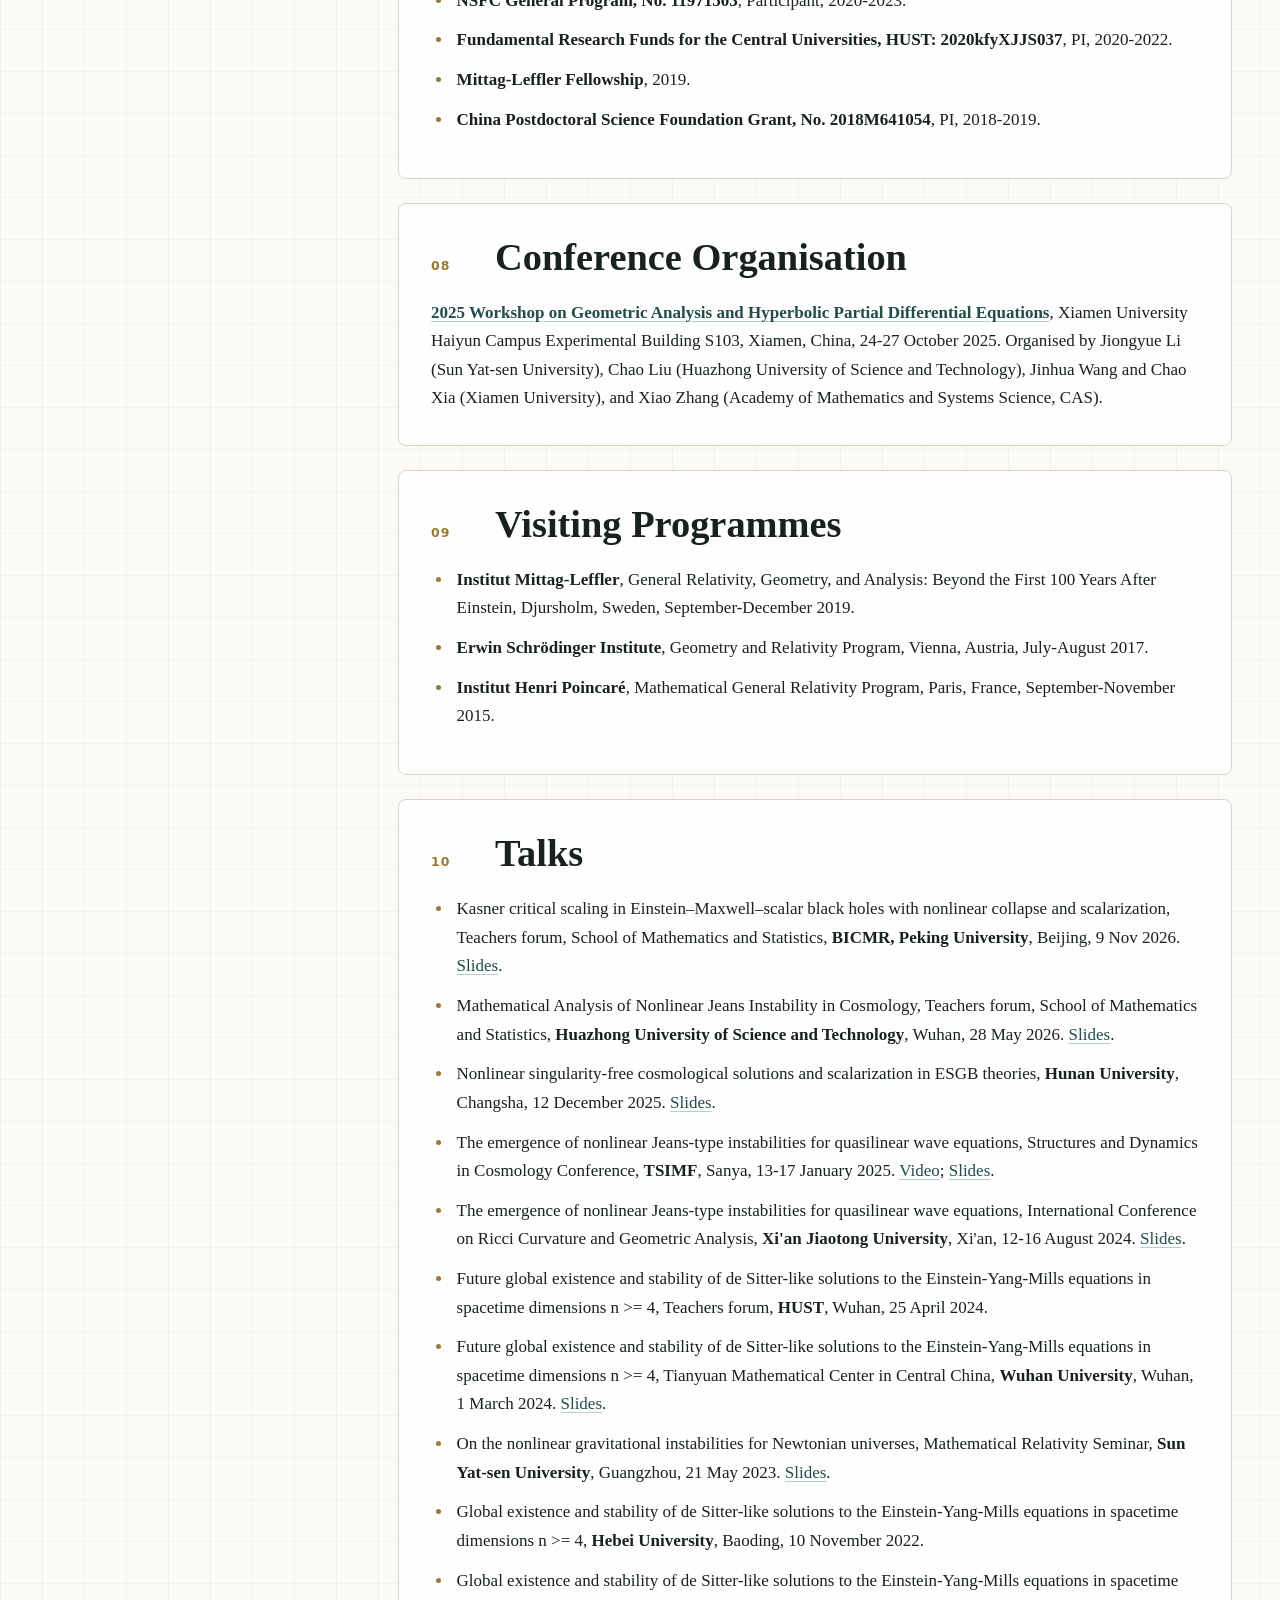
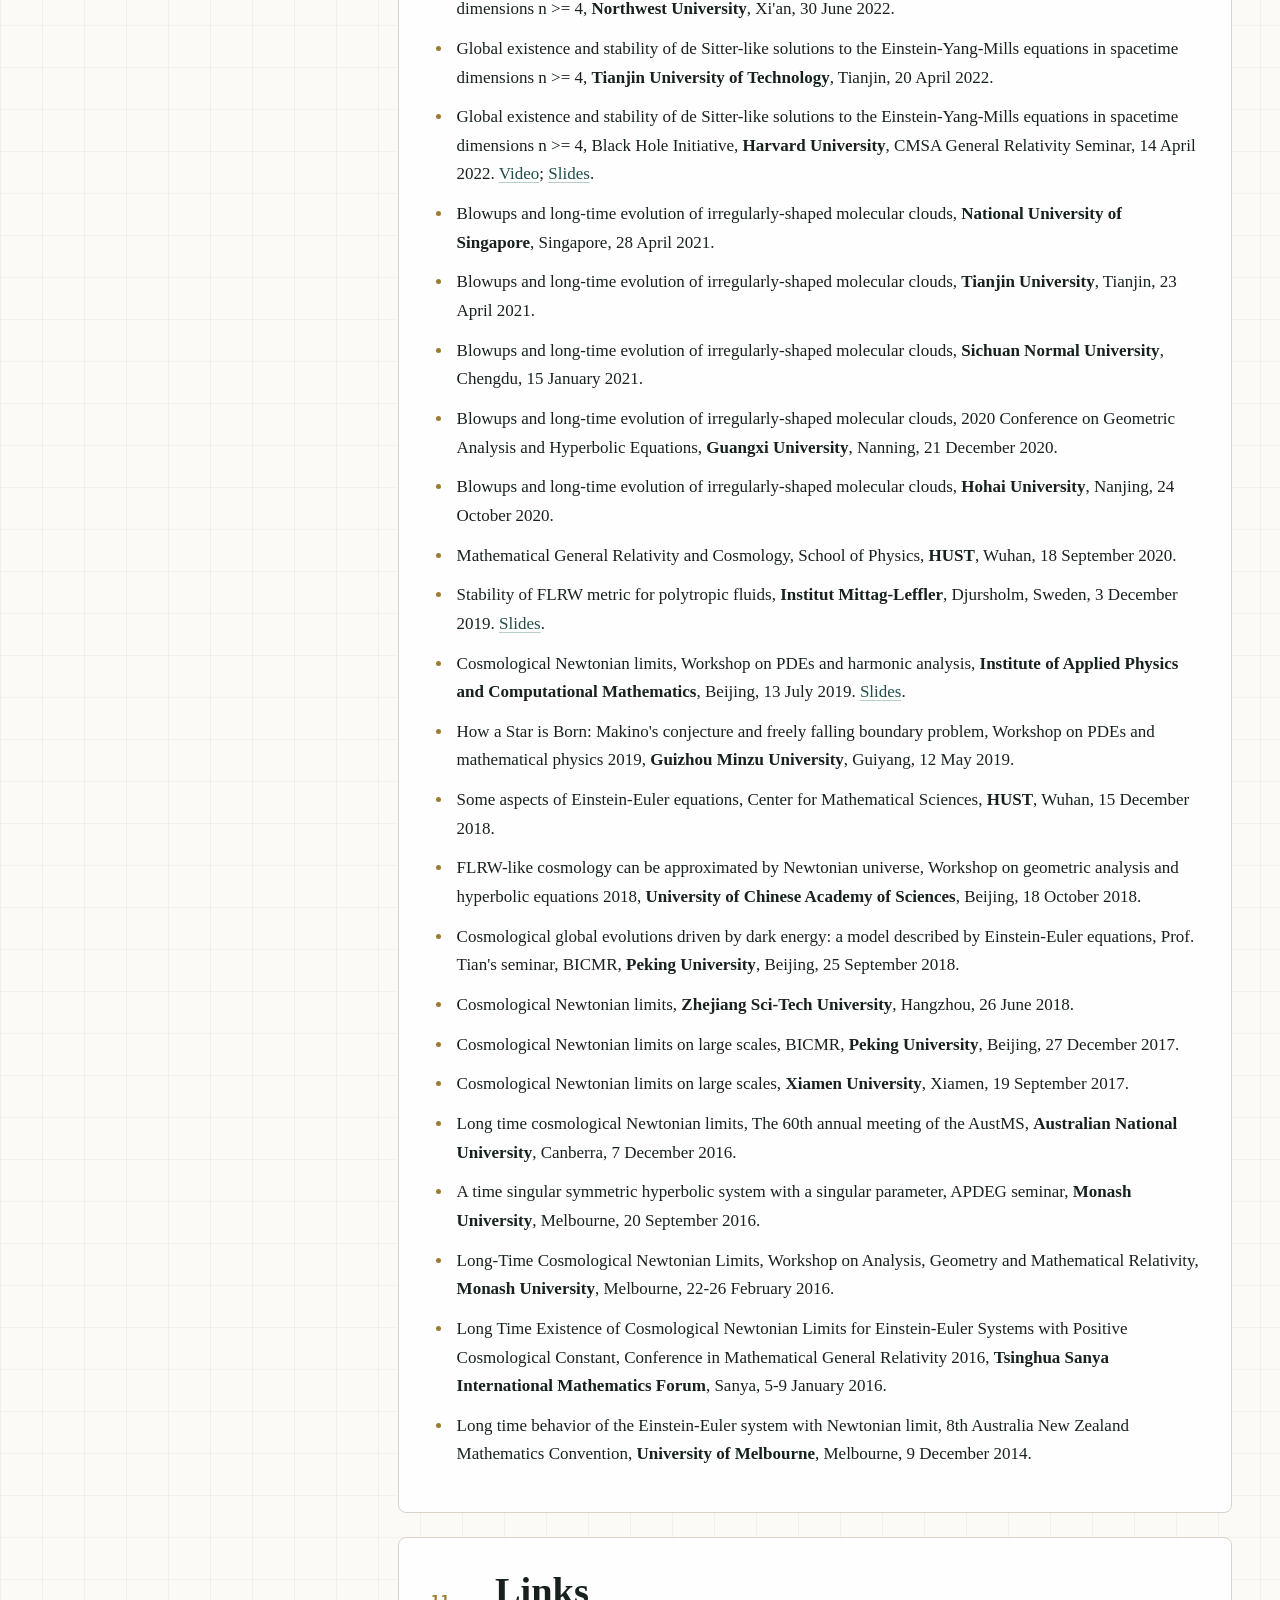
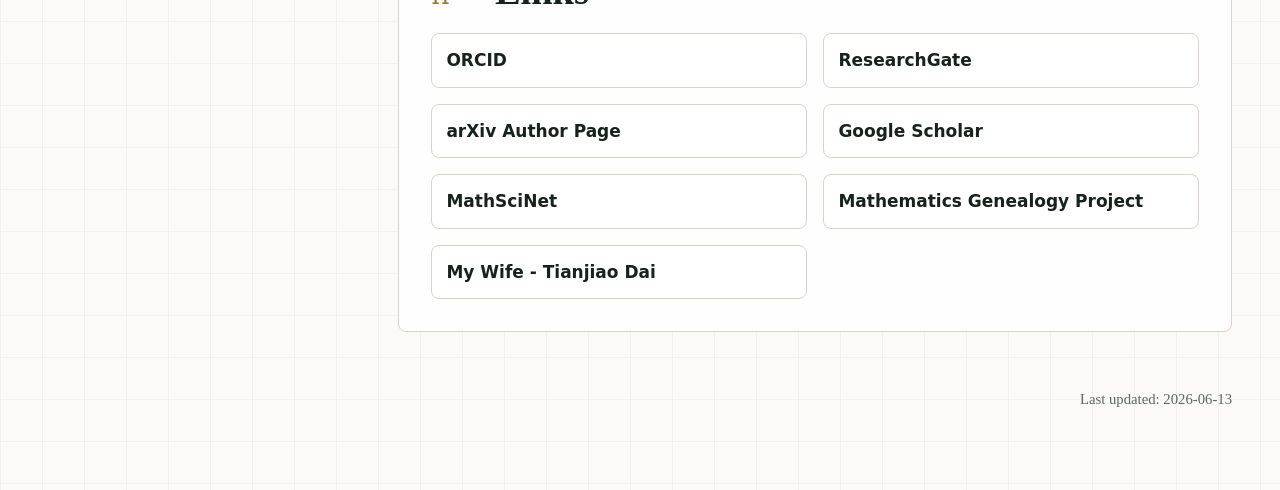
==== commit 4e72456f: "Update index.html" ====
--- a/index.html
+++ b/index.html
@@ -345,6 +345,7 @@
             <h2>Talks</h2>
           </div>
           <ul class="talk-list">
+            <li class="searchable">Kasner critical scaling in Einstein–Maxwell–scalar black holes with nonlinear collapse and scalarization, Teachers forum, School of Mathematics and Statistics, <strong>BICMR, Peking University</strong>, Beijing, 9 Nov 2026. <a href="https://chaoliu2019.github.io/slides/HUST2026Talk.pdf">Slides</a>.</li>
             <li class="searchable">Mathematical Analysis of Nonlinear Jeans Instability in Cosmology, Teachers forum, School of Mathematics and Statistics, <strong>Huazhong University of Science and Technology</strong>, Wuhan, 28 May 2026. <a href="https://chaoliu2019.github.io/slides/HUST2026Talk.pdf">Slides</a>.</li>
             <li class="searchable">Nonlinear singularity-free cosmological solutions and scalarization in ESGB theories, <strong>Hunan University</strong>, Changsha, 12 December 2025. <a href="https://chaoliu2019.github.io/slides/HuNanUTalk_Final.pdf">Slides</a>.</li>
             <li class="searchable">The emergence of nonlinear Jeans-type instabilities for quasilinear wave equations, Structures and Dynamics in Cosmology Conference, <strong>TSIMF</strong>, Sanya, 13-17 January 2025. <a href="https://bimsa.net/bimsavideo.html?id=41879.mp4">Video</a>; <a href="https://chaoliu2019.github.io/slides/Sanya2025_ChaoLiu.pdf">Slides</a>.</li>
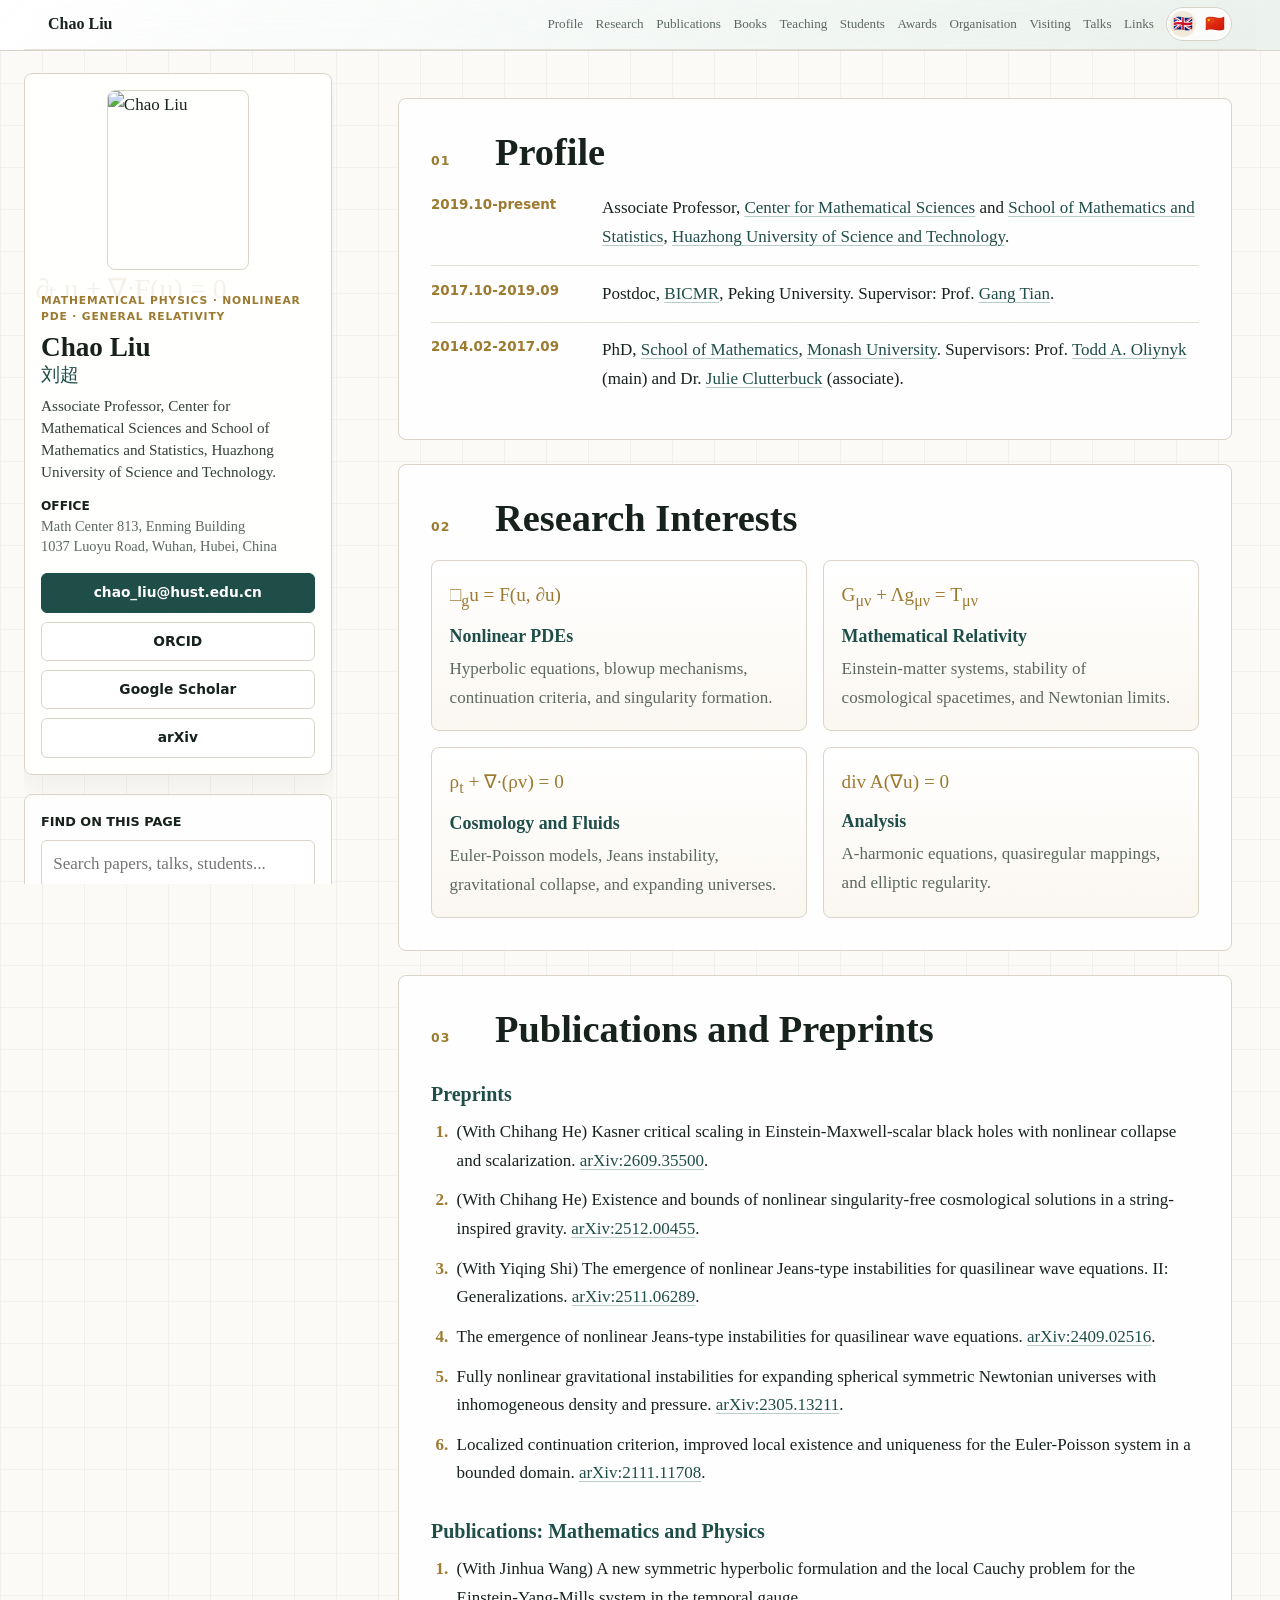
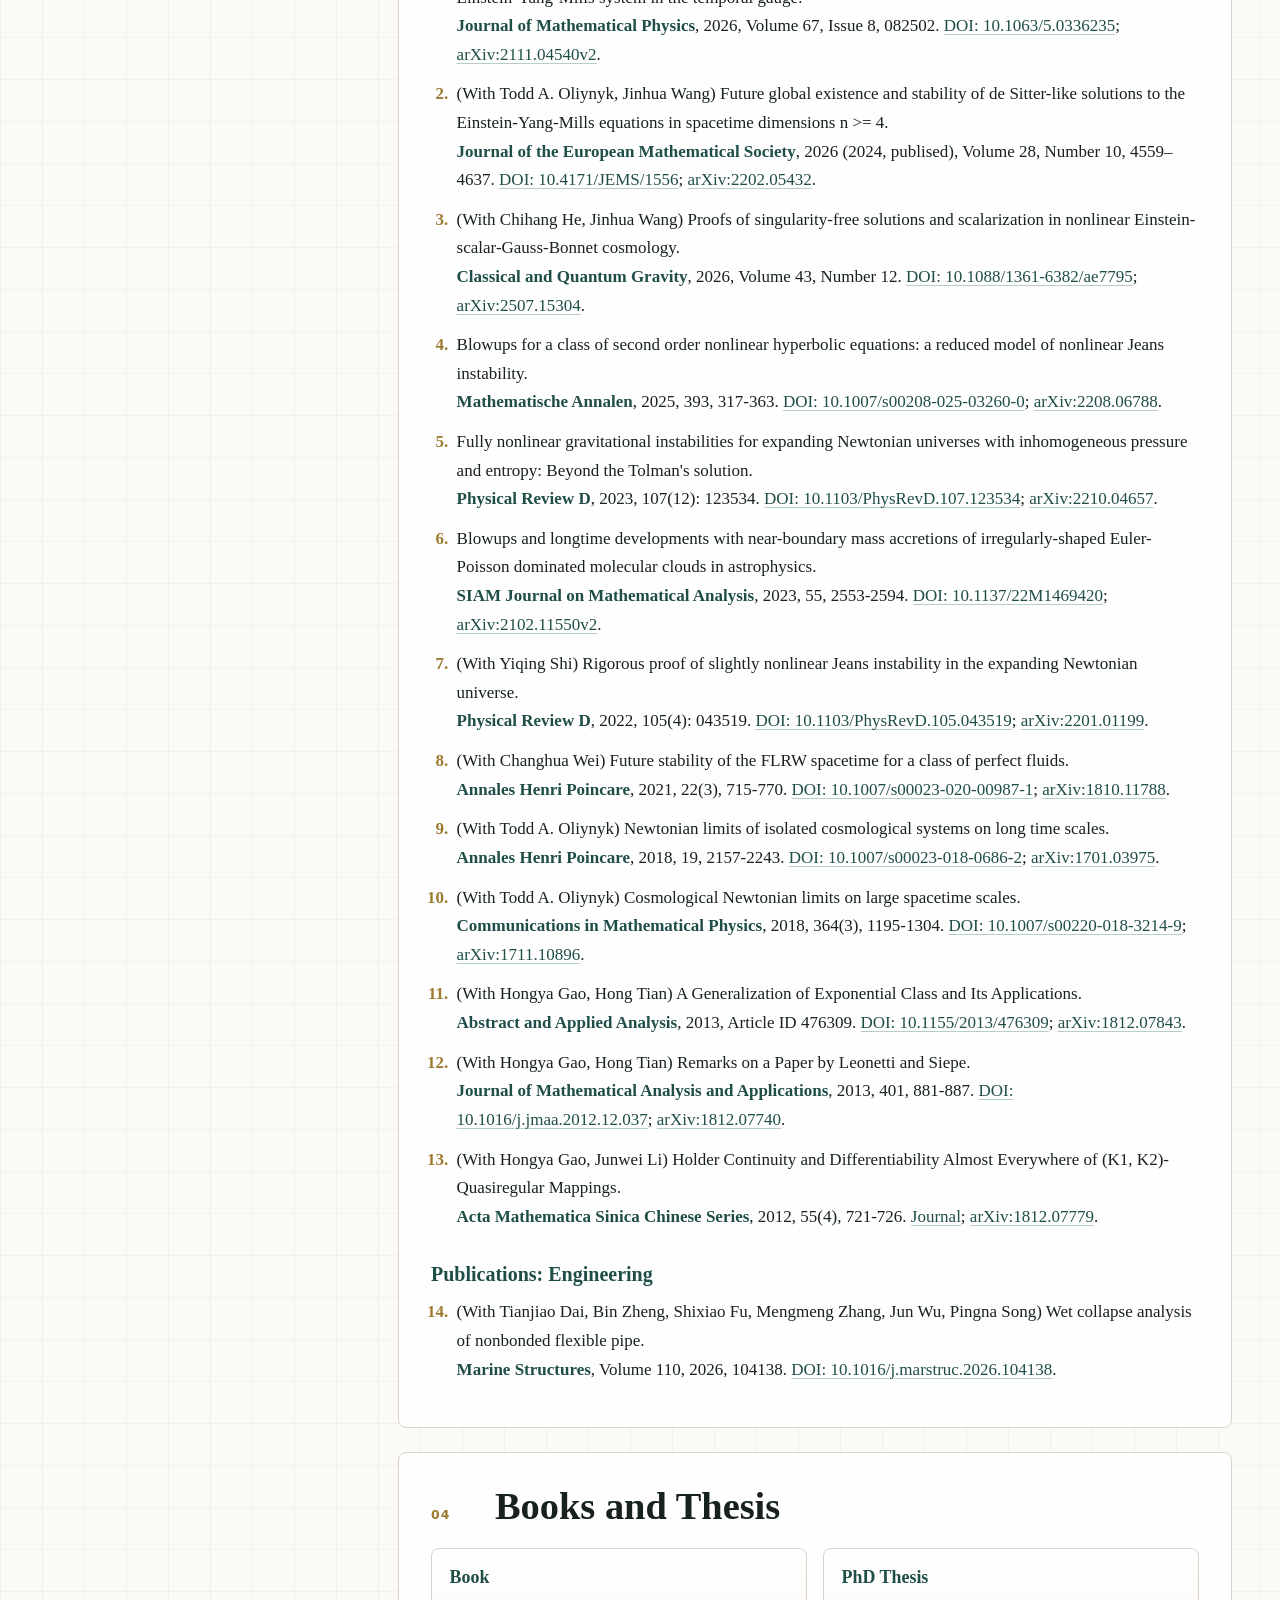
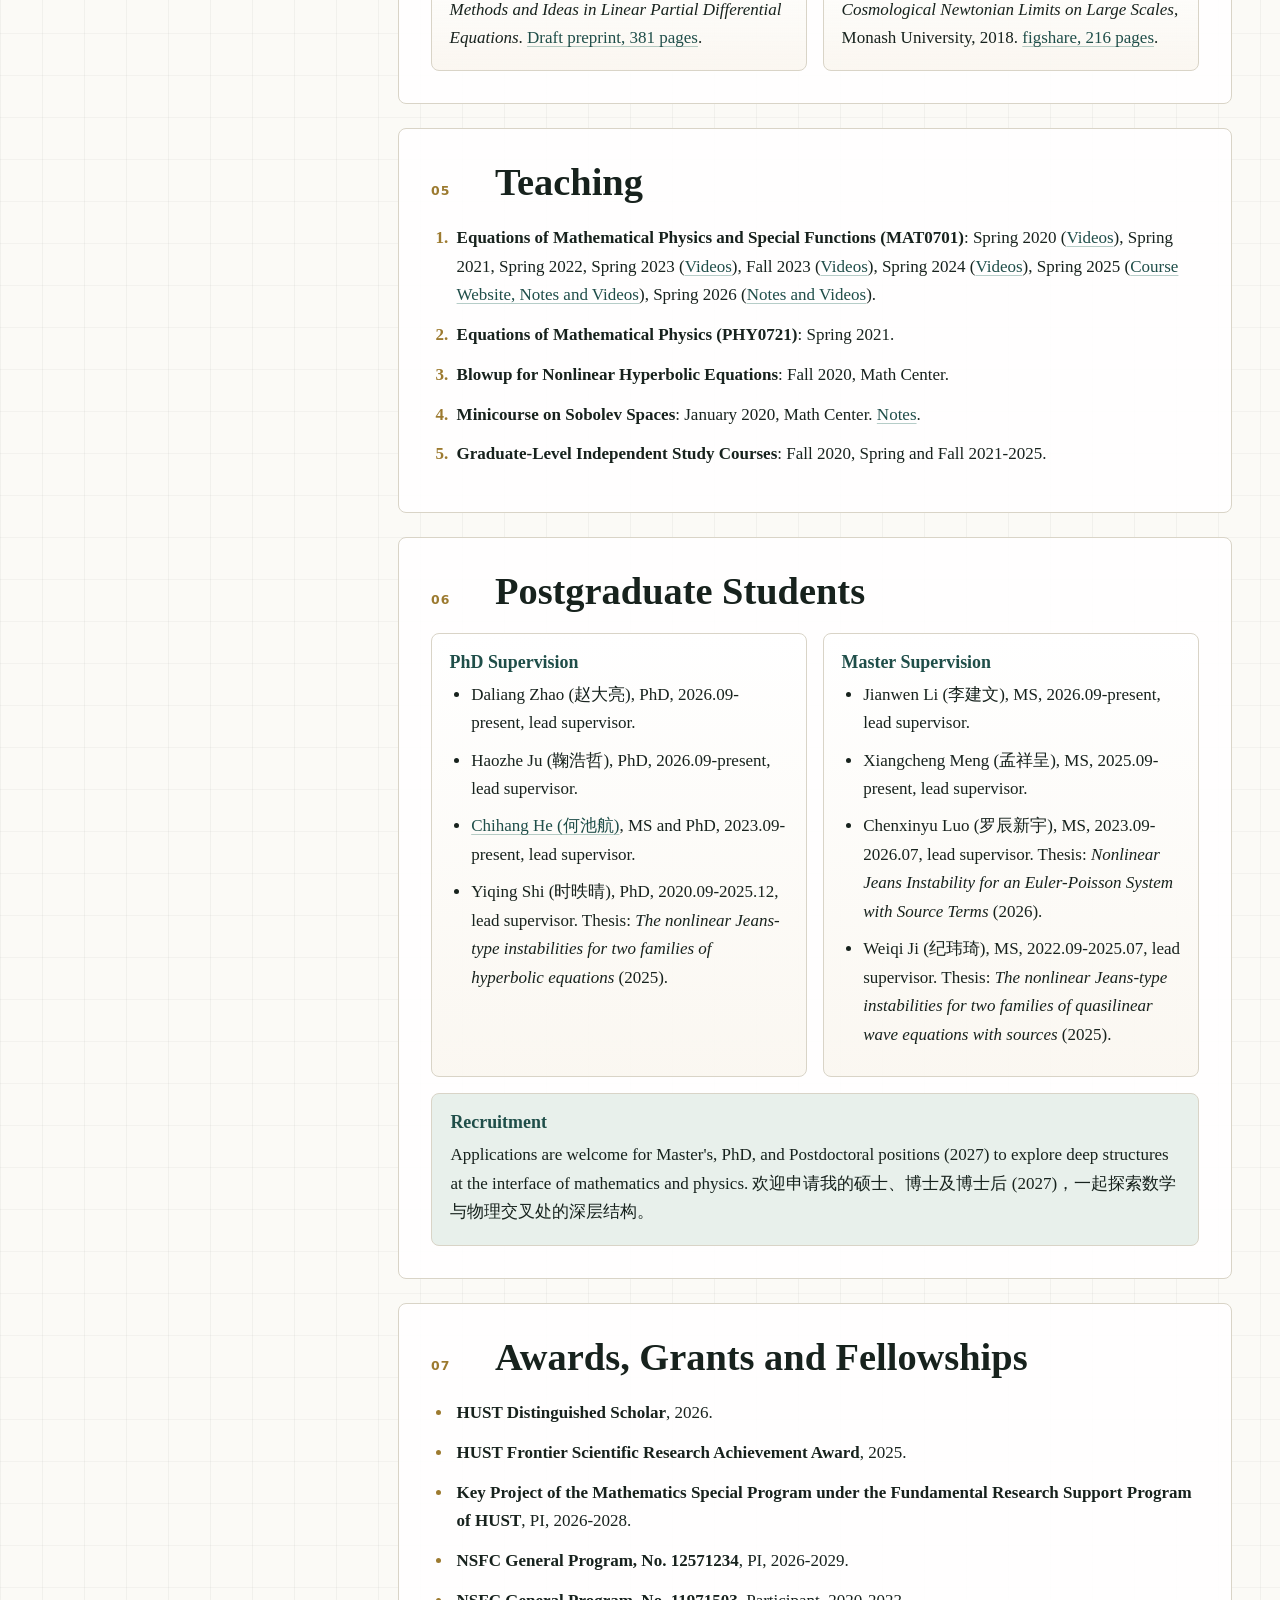
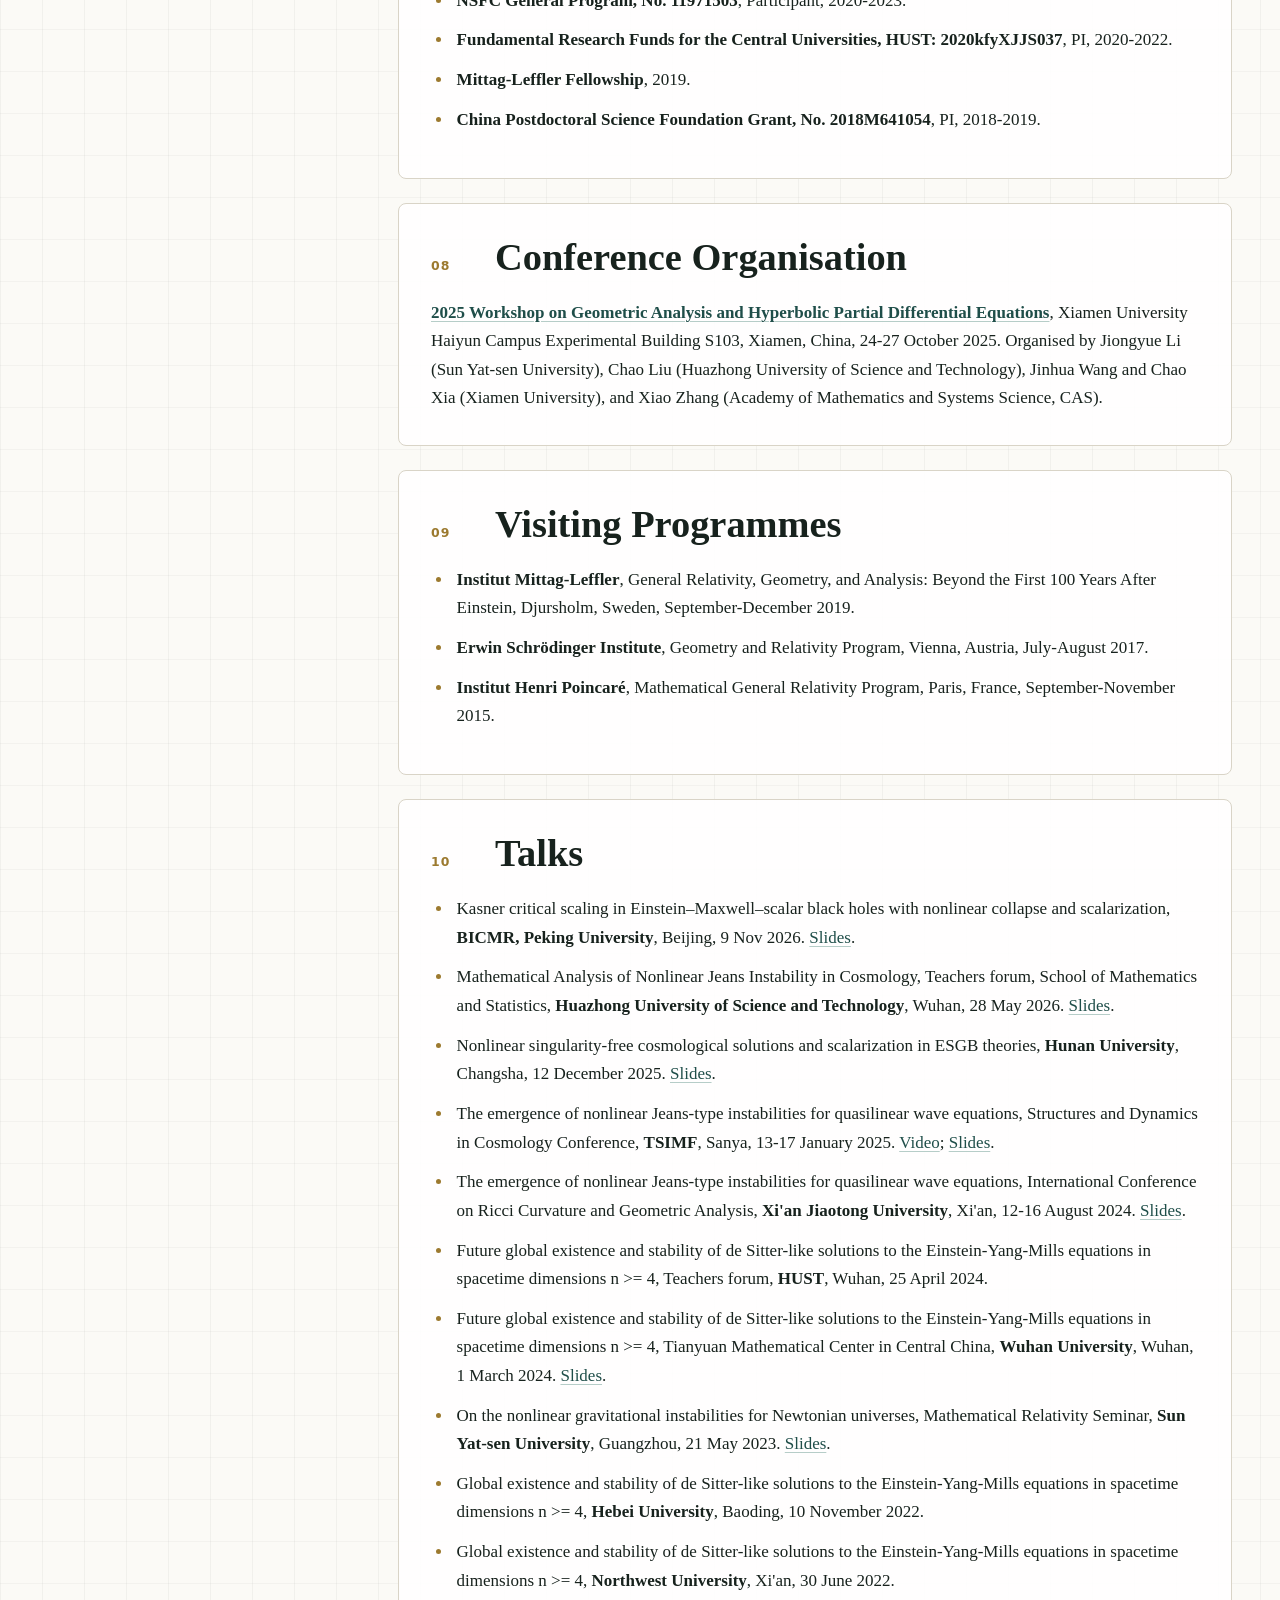
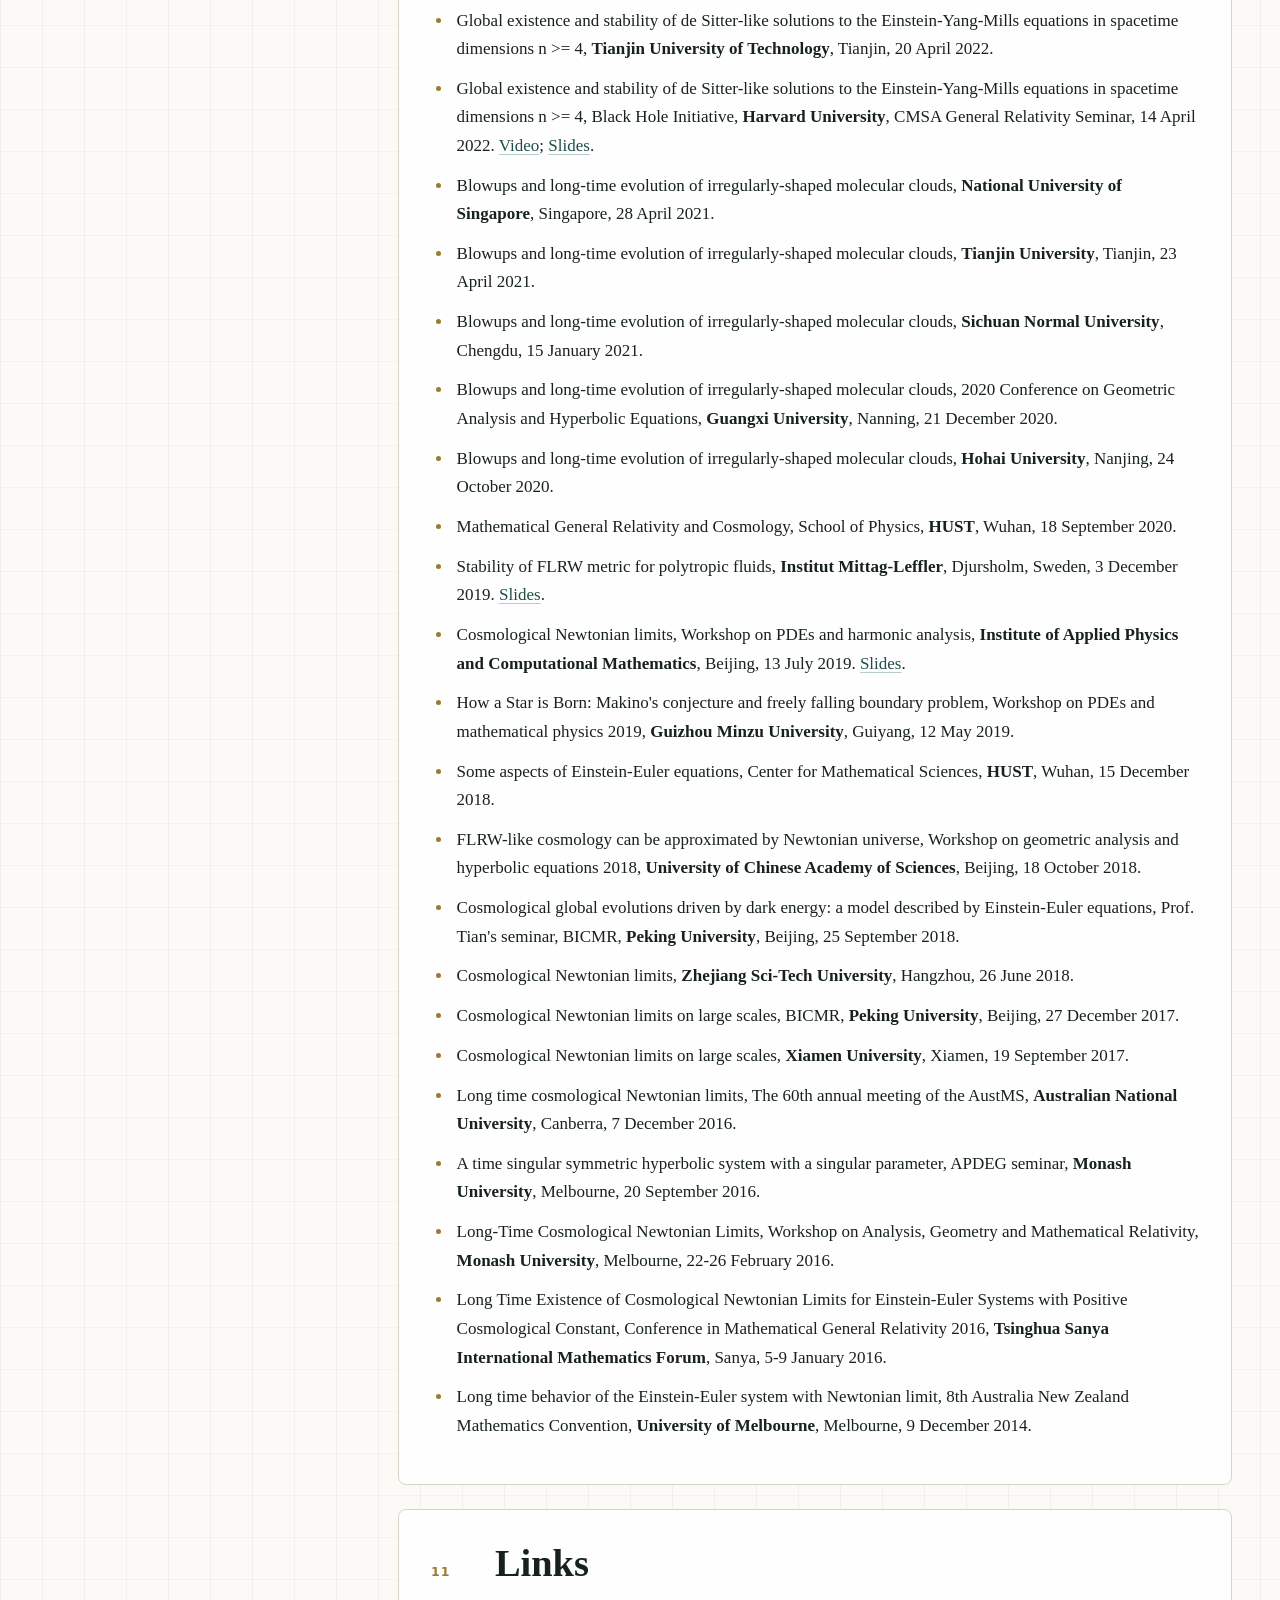
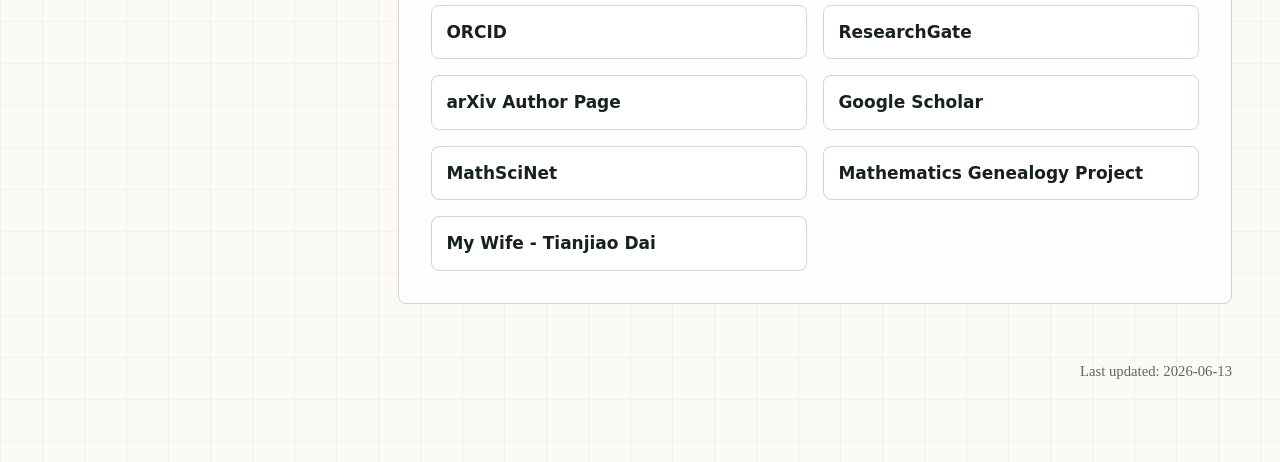
==== commit 8de54543: "Remove redundant text from talk list item" ====
--- a/index.html
+++ b/index.html
@@ -345,7 +345,7 @@
             <h2>Talks</h2>
           </div>
           <ul class="talk-list">
-            <li class="searchable">Kasner critical scaling in Einstein–Maxwell–scalar black holes with nonlinear collapse and scalarization, Teachers forum, School of Mathematics and Statistics, <strong>BICMR, Peking University</strong>, Beijing, 9 Nov 2026. <a href="https://chaoliu2019.github.io/slides/HUST2026Talk.pdf">Slides</a>.</li>
+            <li class="searchable">Kasner critical scaling in Einstein–Maxwell–scalar black holes with nonlinear collapse and scalarization, <strong>BICMR, Peking University</strong>, Beijing, 9 Nov 2026. <a href="https://chaoliu2019.github.io/slides/HUST2026Talk.pdf">Slides</a>.</li>
             <li class="searchable">Mathematical Analysis of Nonlinear Jeans Instability in Cosmology, Teachers forum, School of Mathematics and Statistics, <strong>Huazhong University of Science and Technology</strong>, Wuhan, 28 May 2026. <a href="https://chaoliu2019.github.io/slides/HUST2026Talk.pdf">Slides</a>.</li>
             <li class="searchable">Nonlinear singularity-free cosmological solutions and scalarization in ESGB theories, <strong>Hunan University</strong>, Changsha, 12 December 2025. <a href="https://chaoliu2019.github.io/slides/HuNanUTalk_Final.pdf">Slides</a>.</li>
             <li class="searchable">The emergence of nonlinear Jeans-type instabilities for quasilinear wave equations, Structures and Dynamics in Cosmology Conference, <strong>TSIMF</strong>, Sanya, 13-17 January 2025. <a href="https://bimsa.net/bimsavideo.html?id=41879.mp4">Video</a>; <a href="https://chaoliu2019.github.io/slides/Sanya2025_ChaoLiu.pdf">Slides</a>.</li>
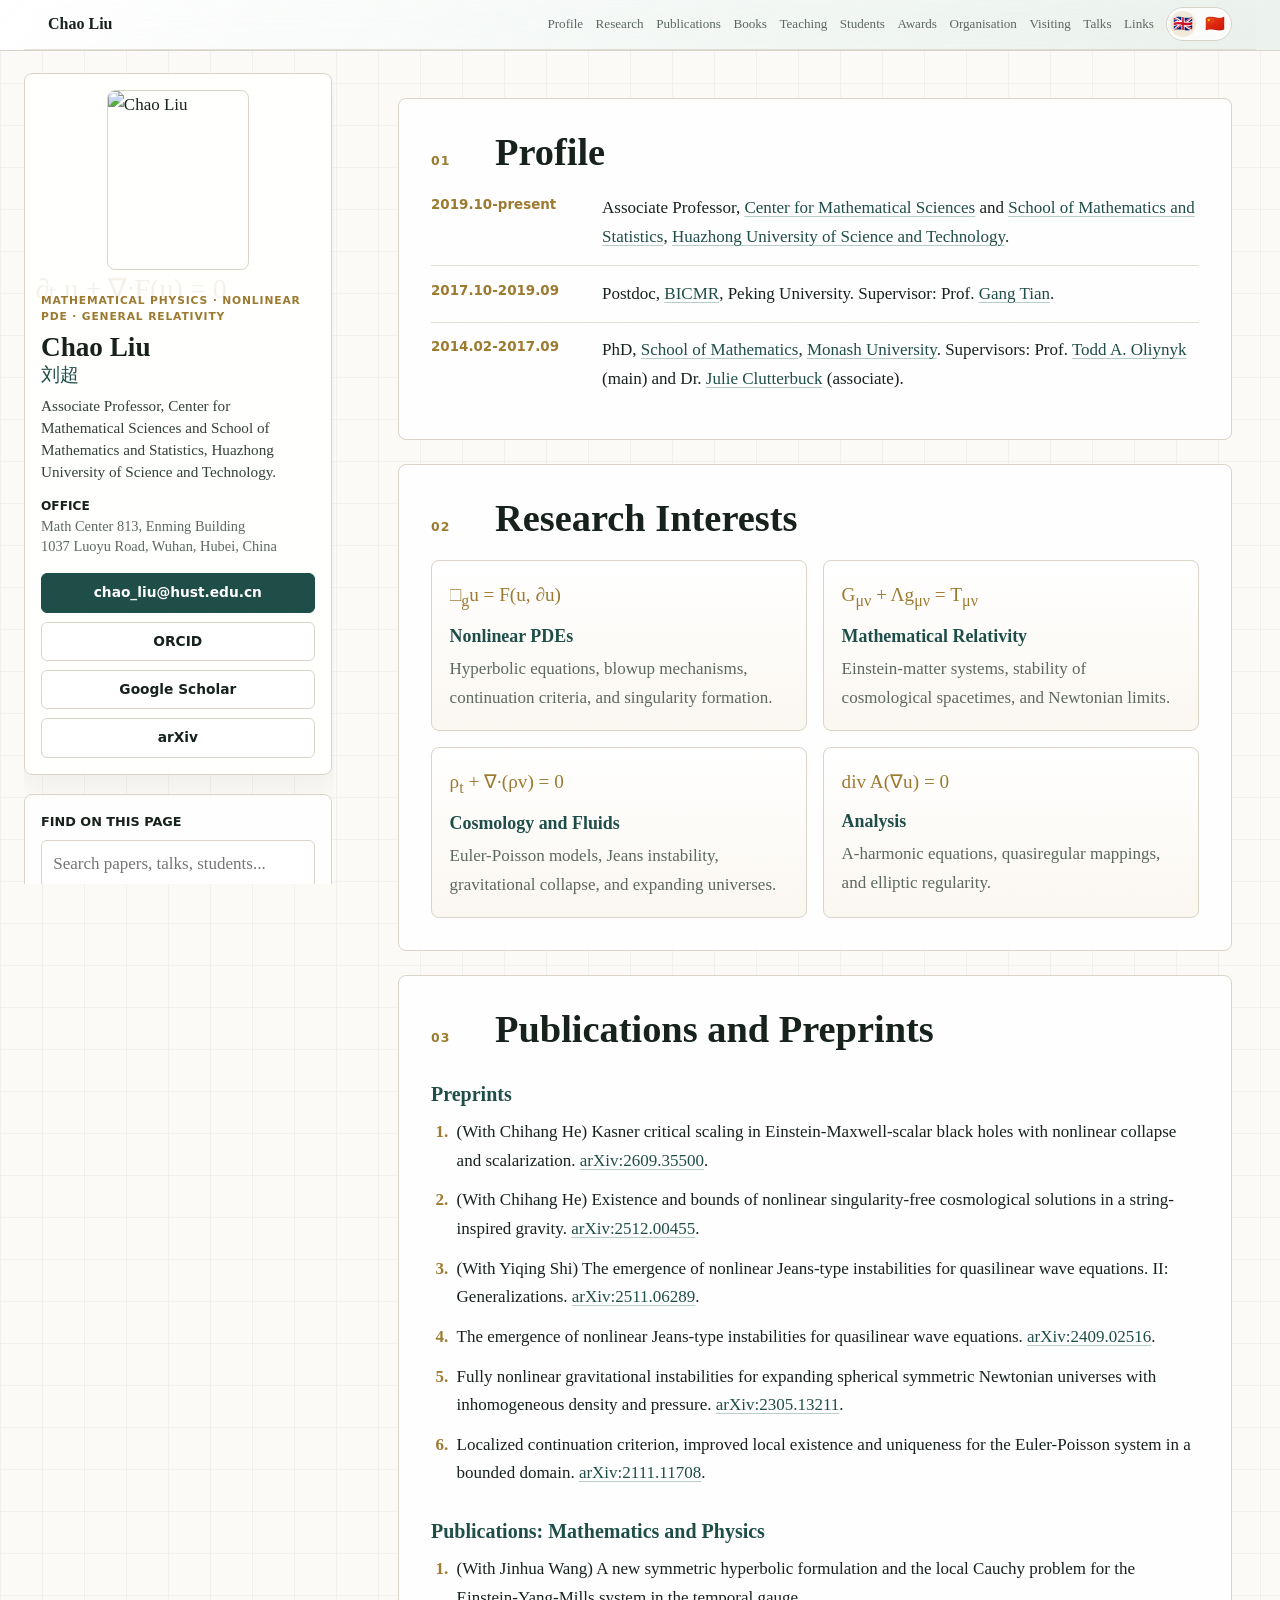
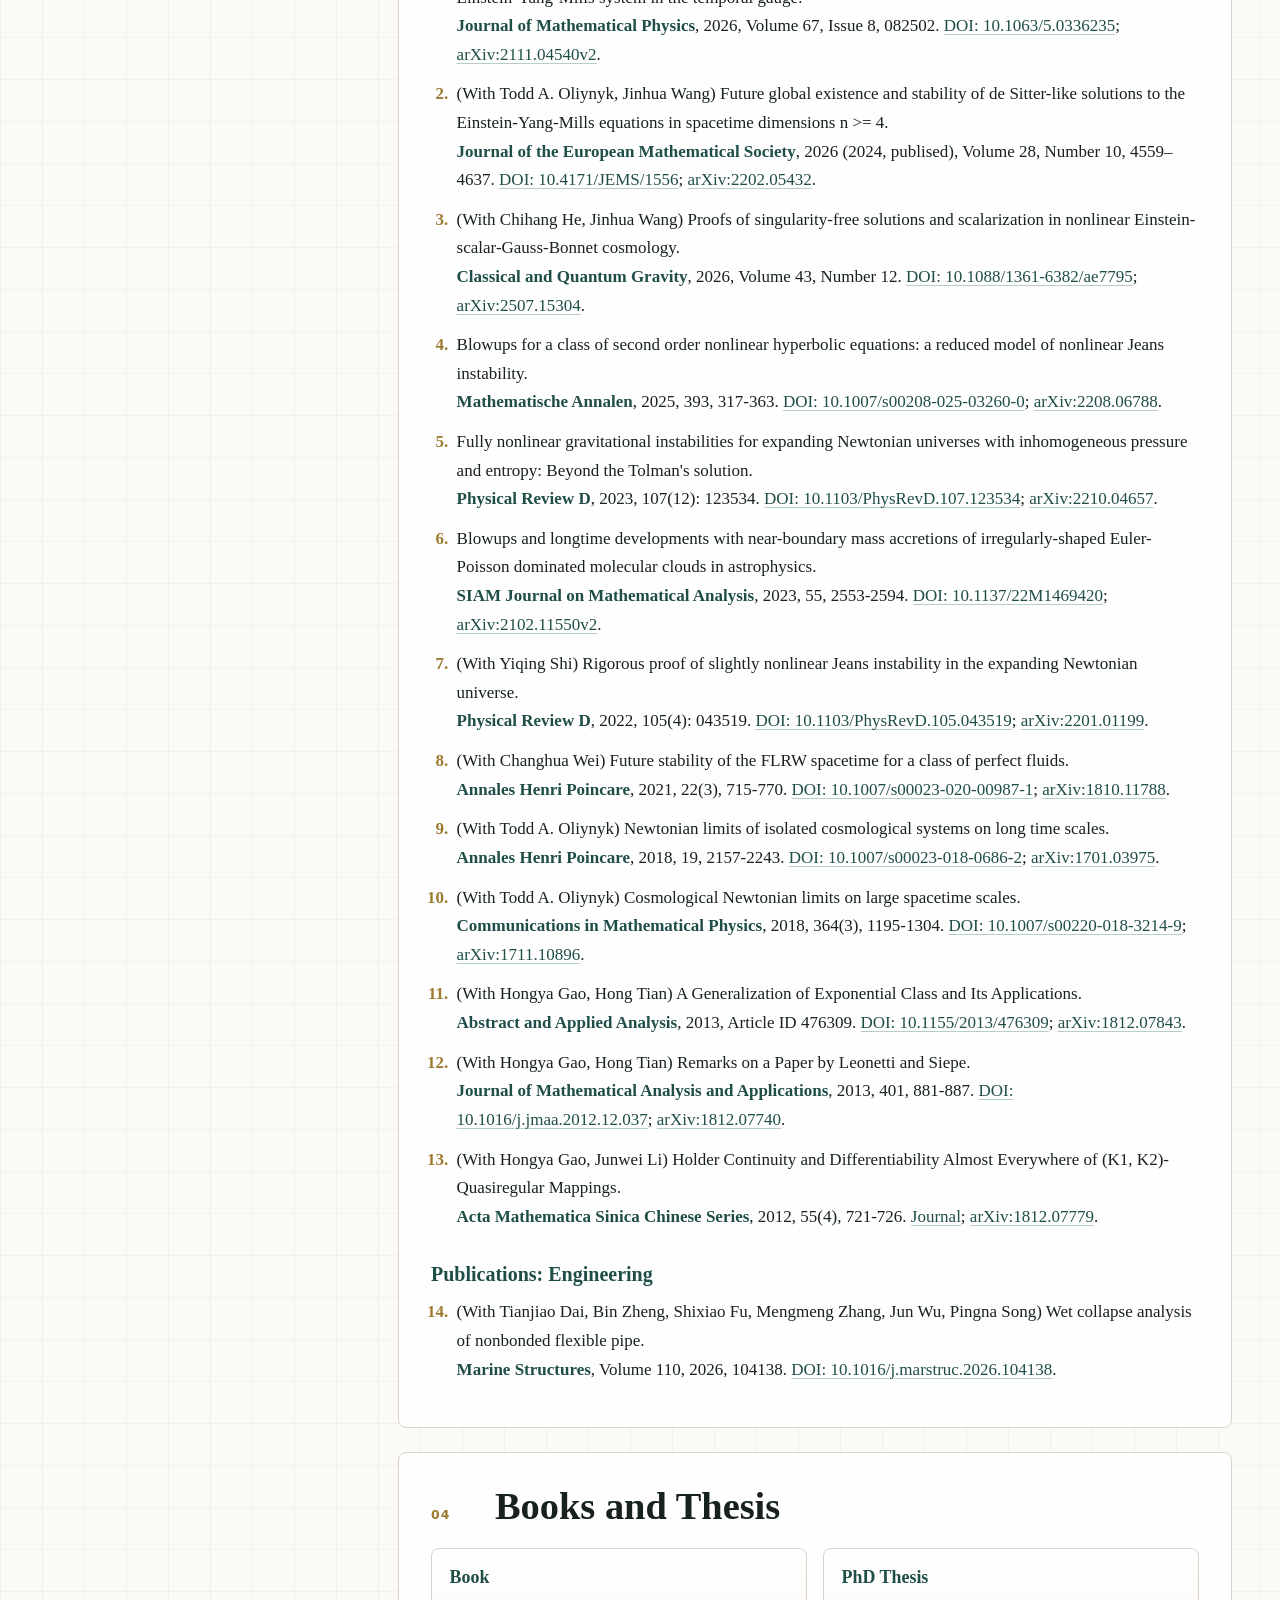
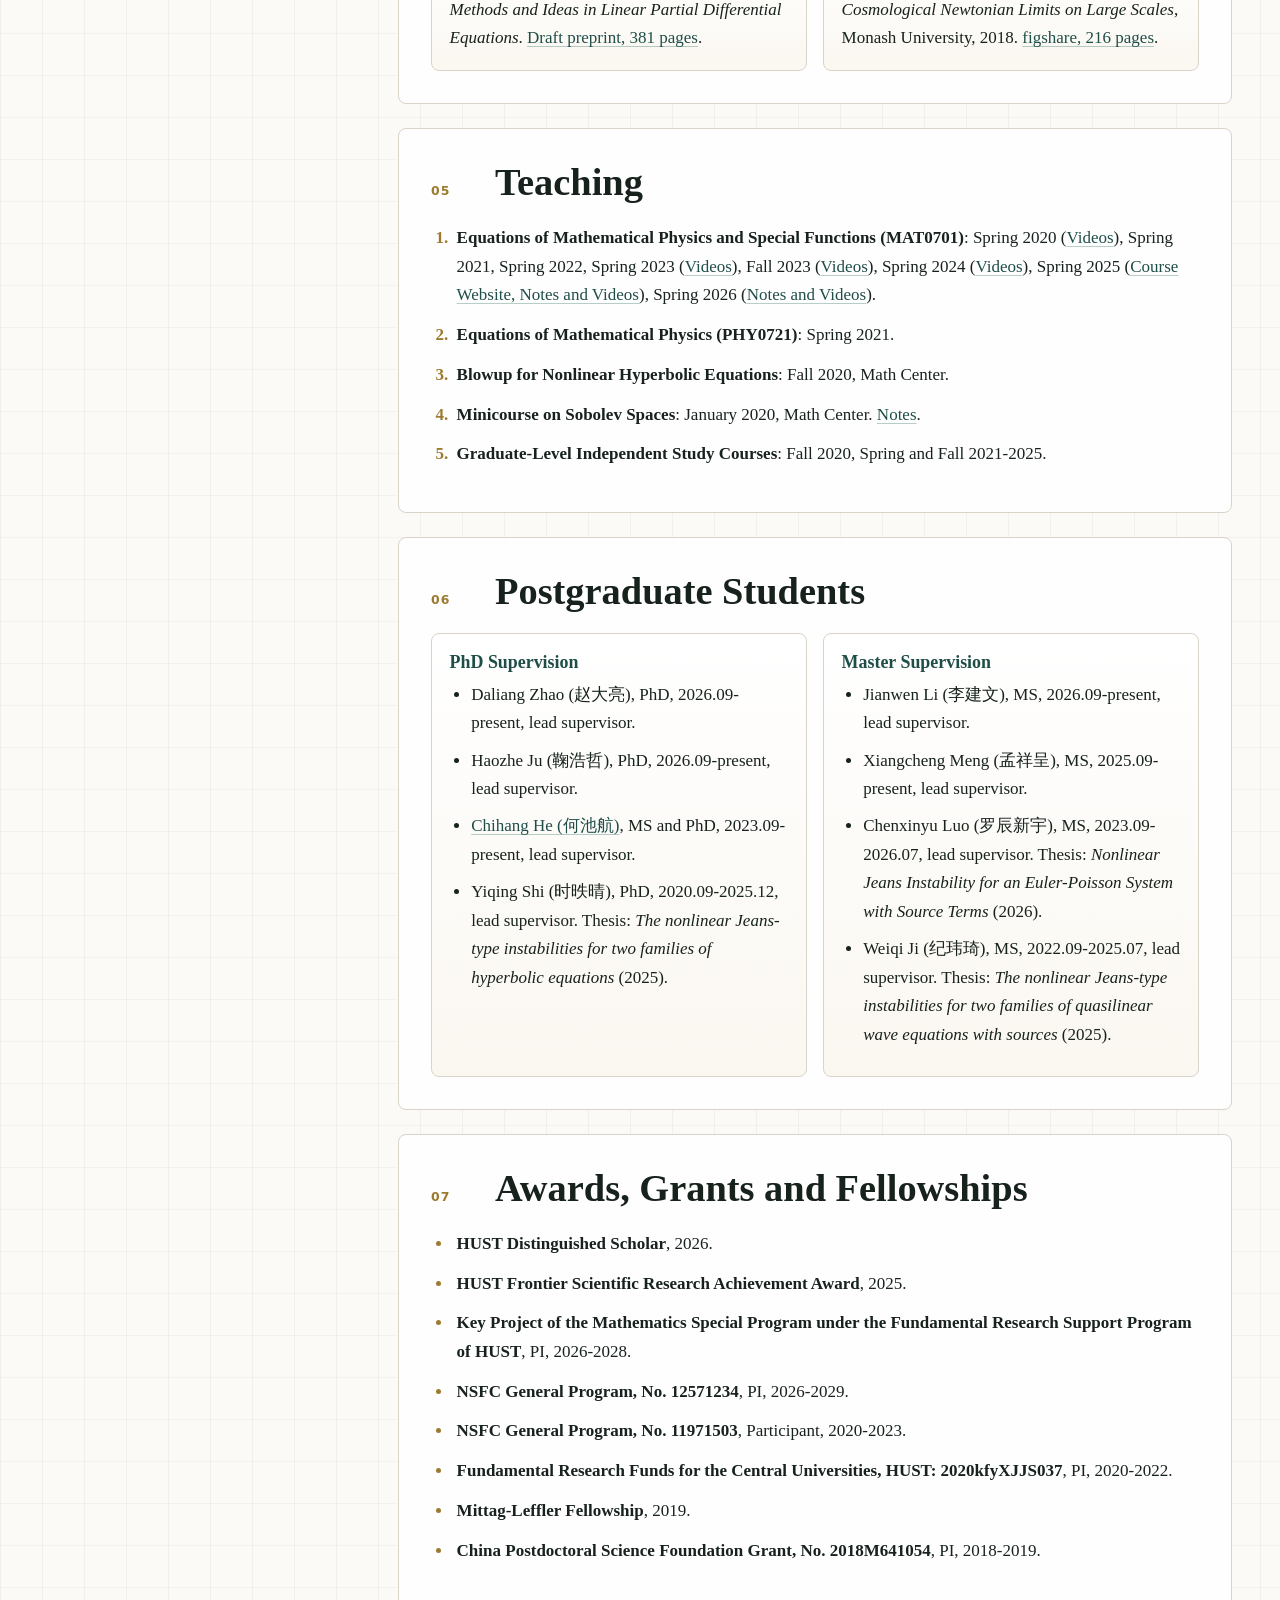
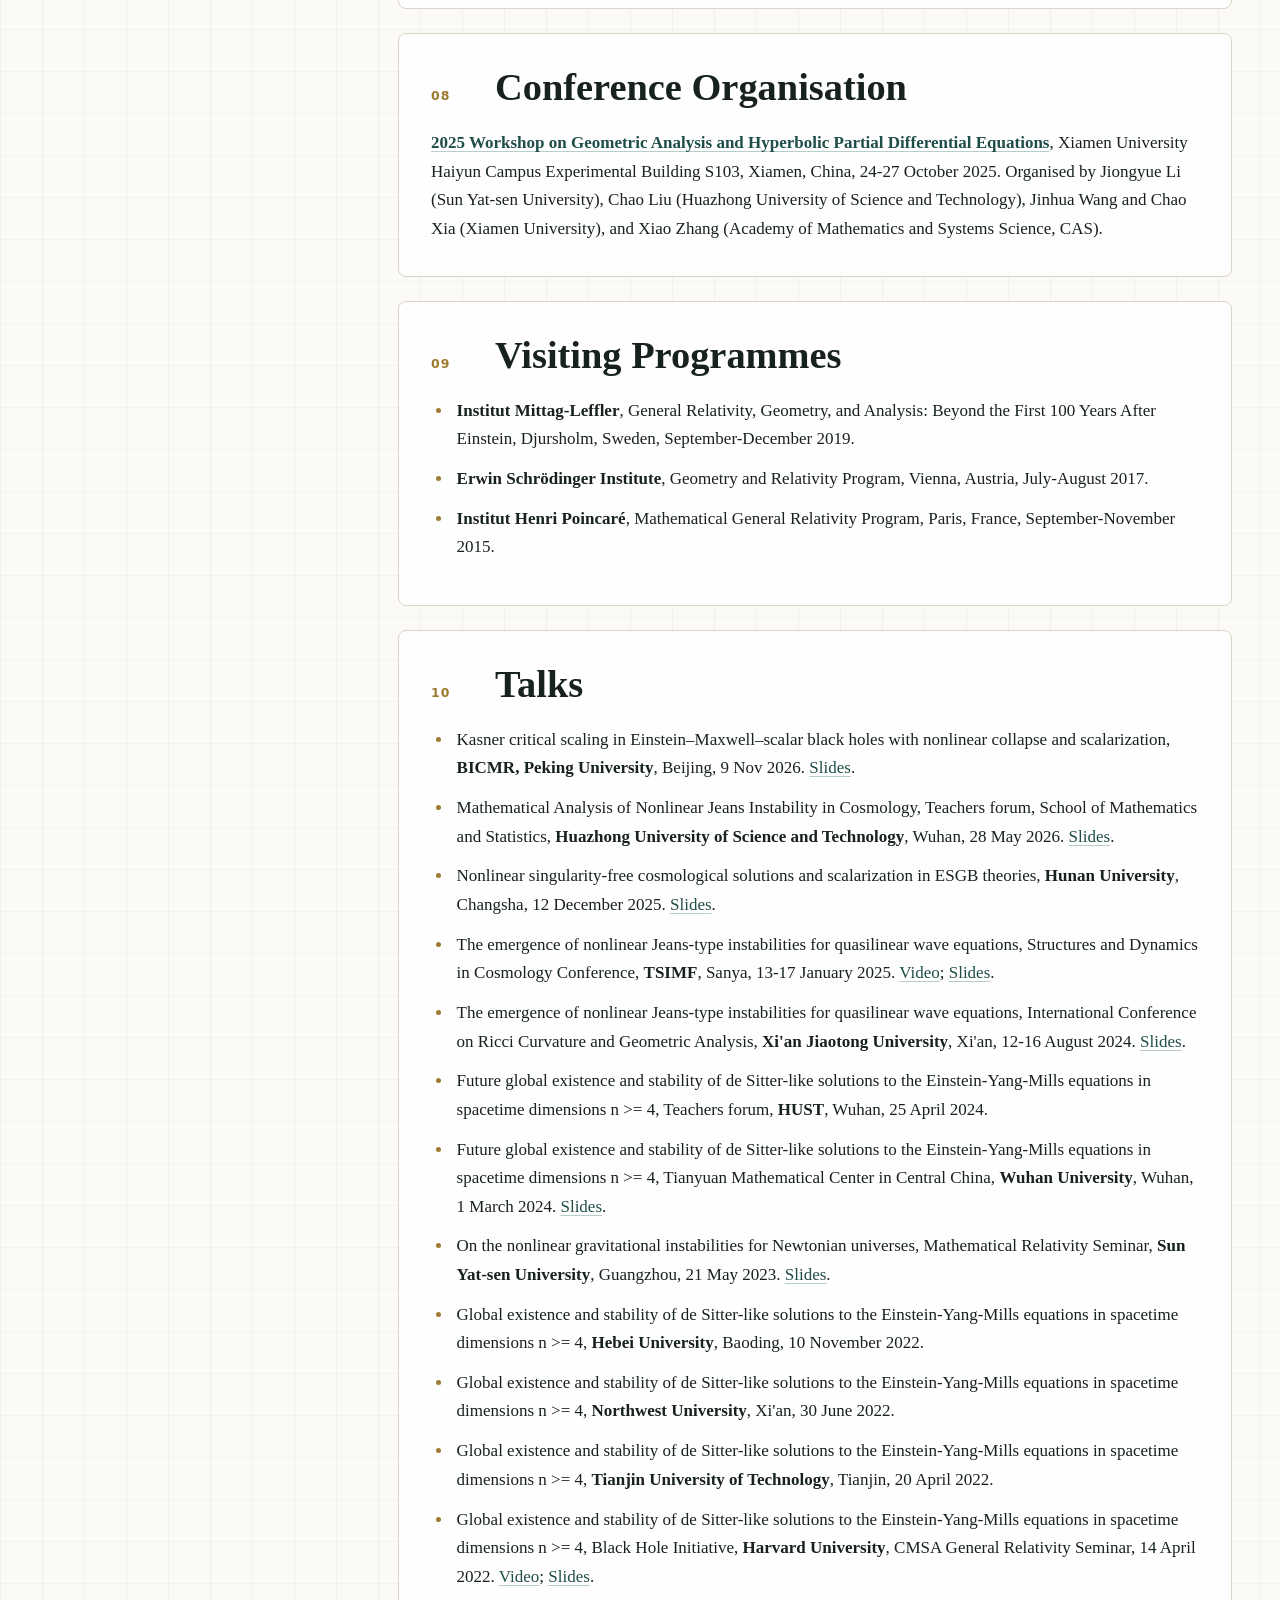
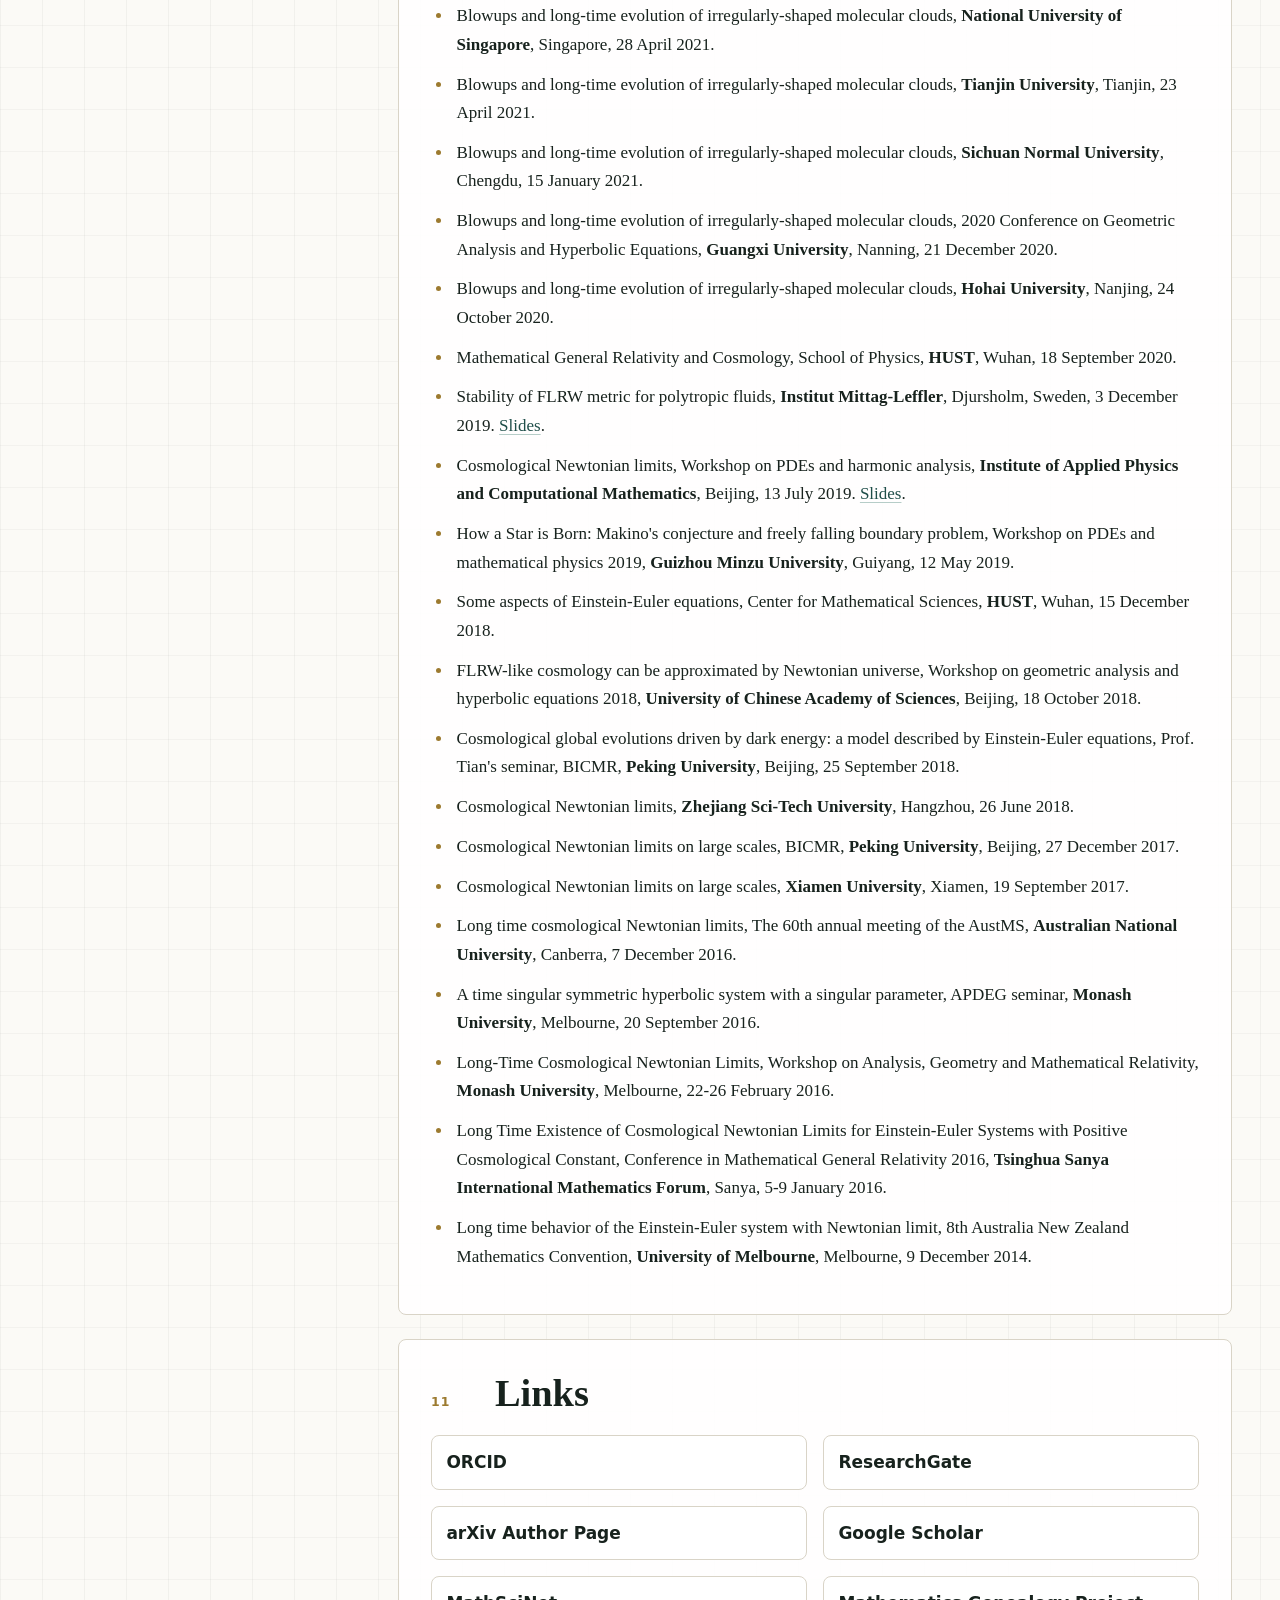
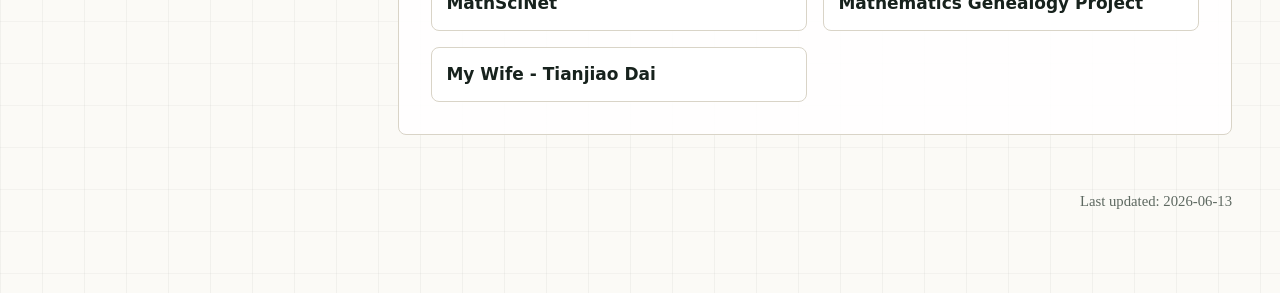
==== commit fec3e6e8: "Update index.html" ====
--- a/index.html
+++ b/index.html
@@ -290,7 +290,7 @@
               </ul>
             </article>
           </div>
-          <div class="callout searchable">
+          <div class="callout searchable" style="display:none;">
             <h3>Recruitment</h3>
             <p>
               Applications are welcome for Master's, PhD, and Postdoctoral positions (2027) to explore deep structures at the interface of mathematics and physics.
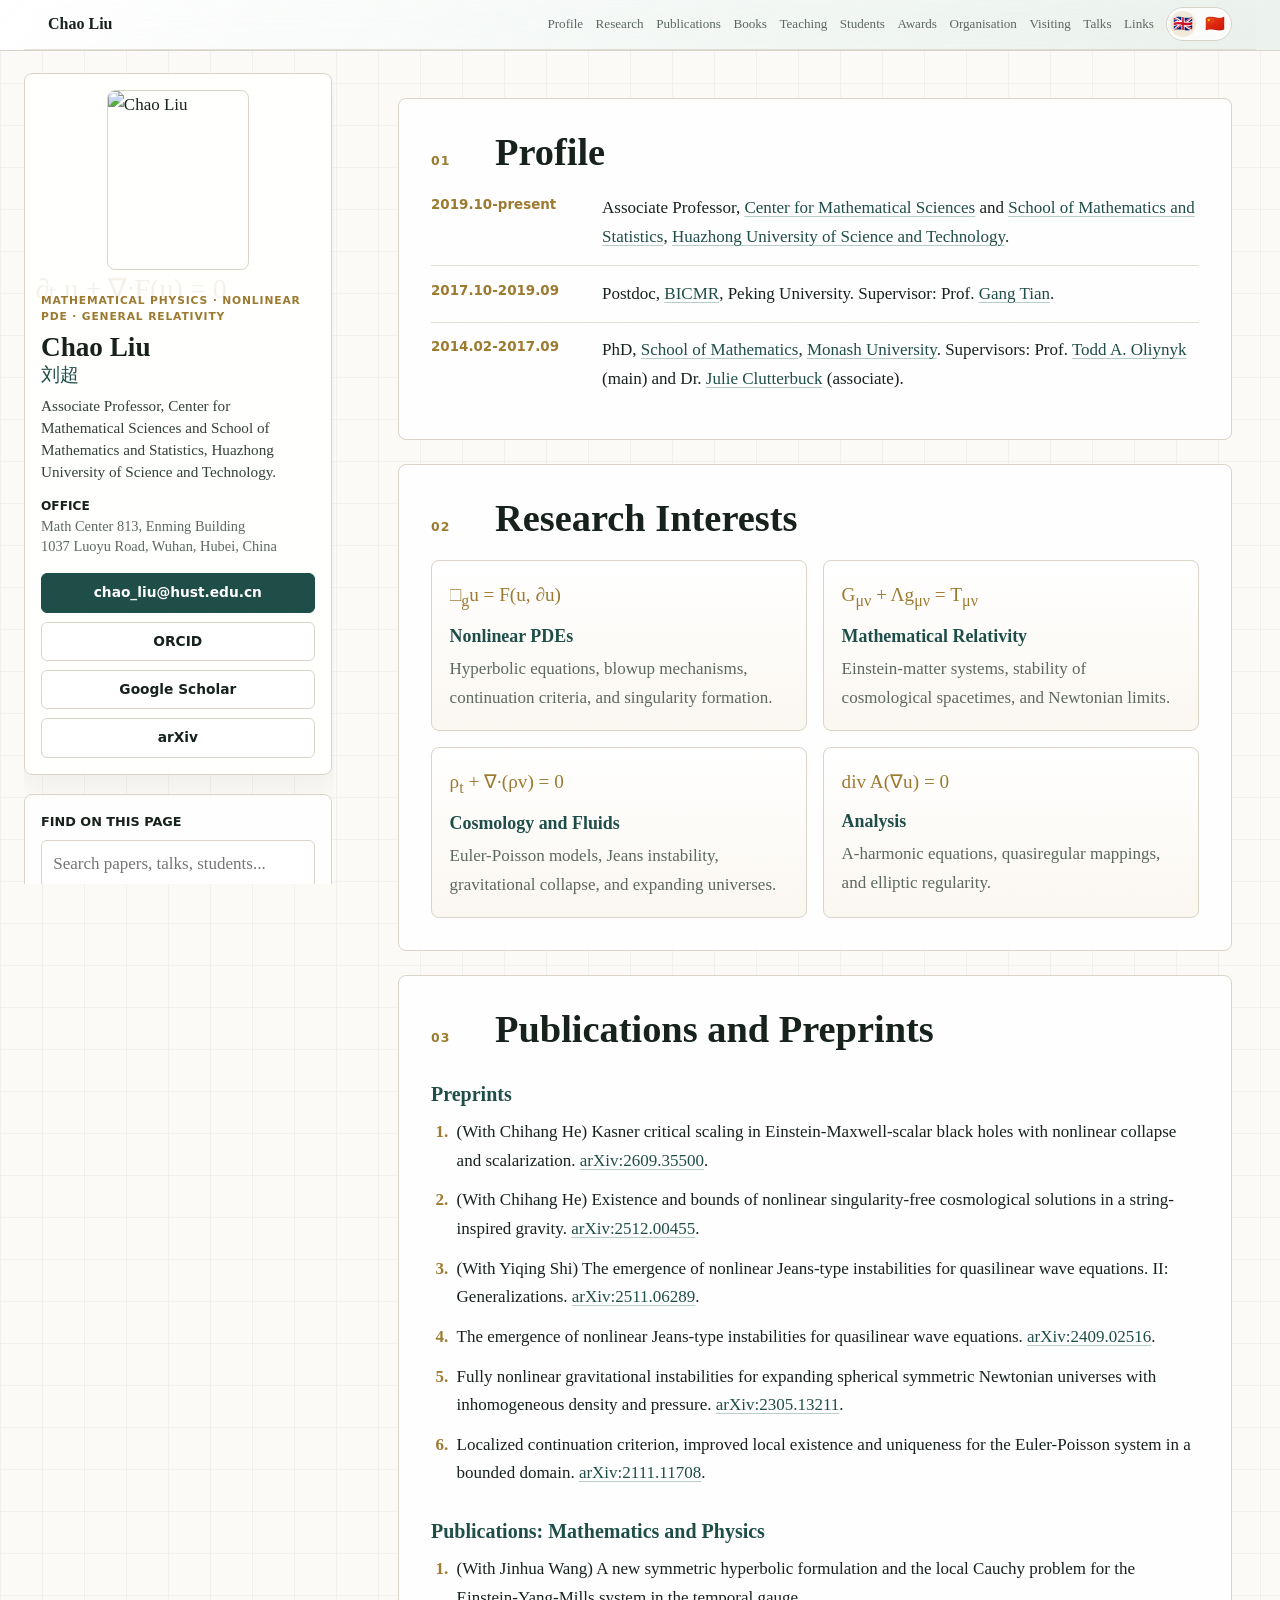
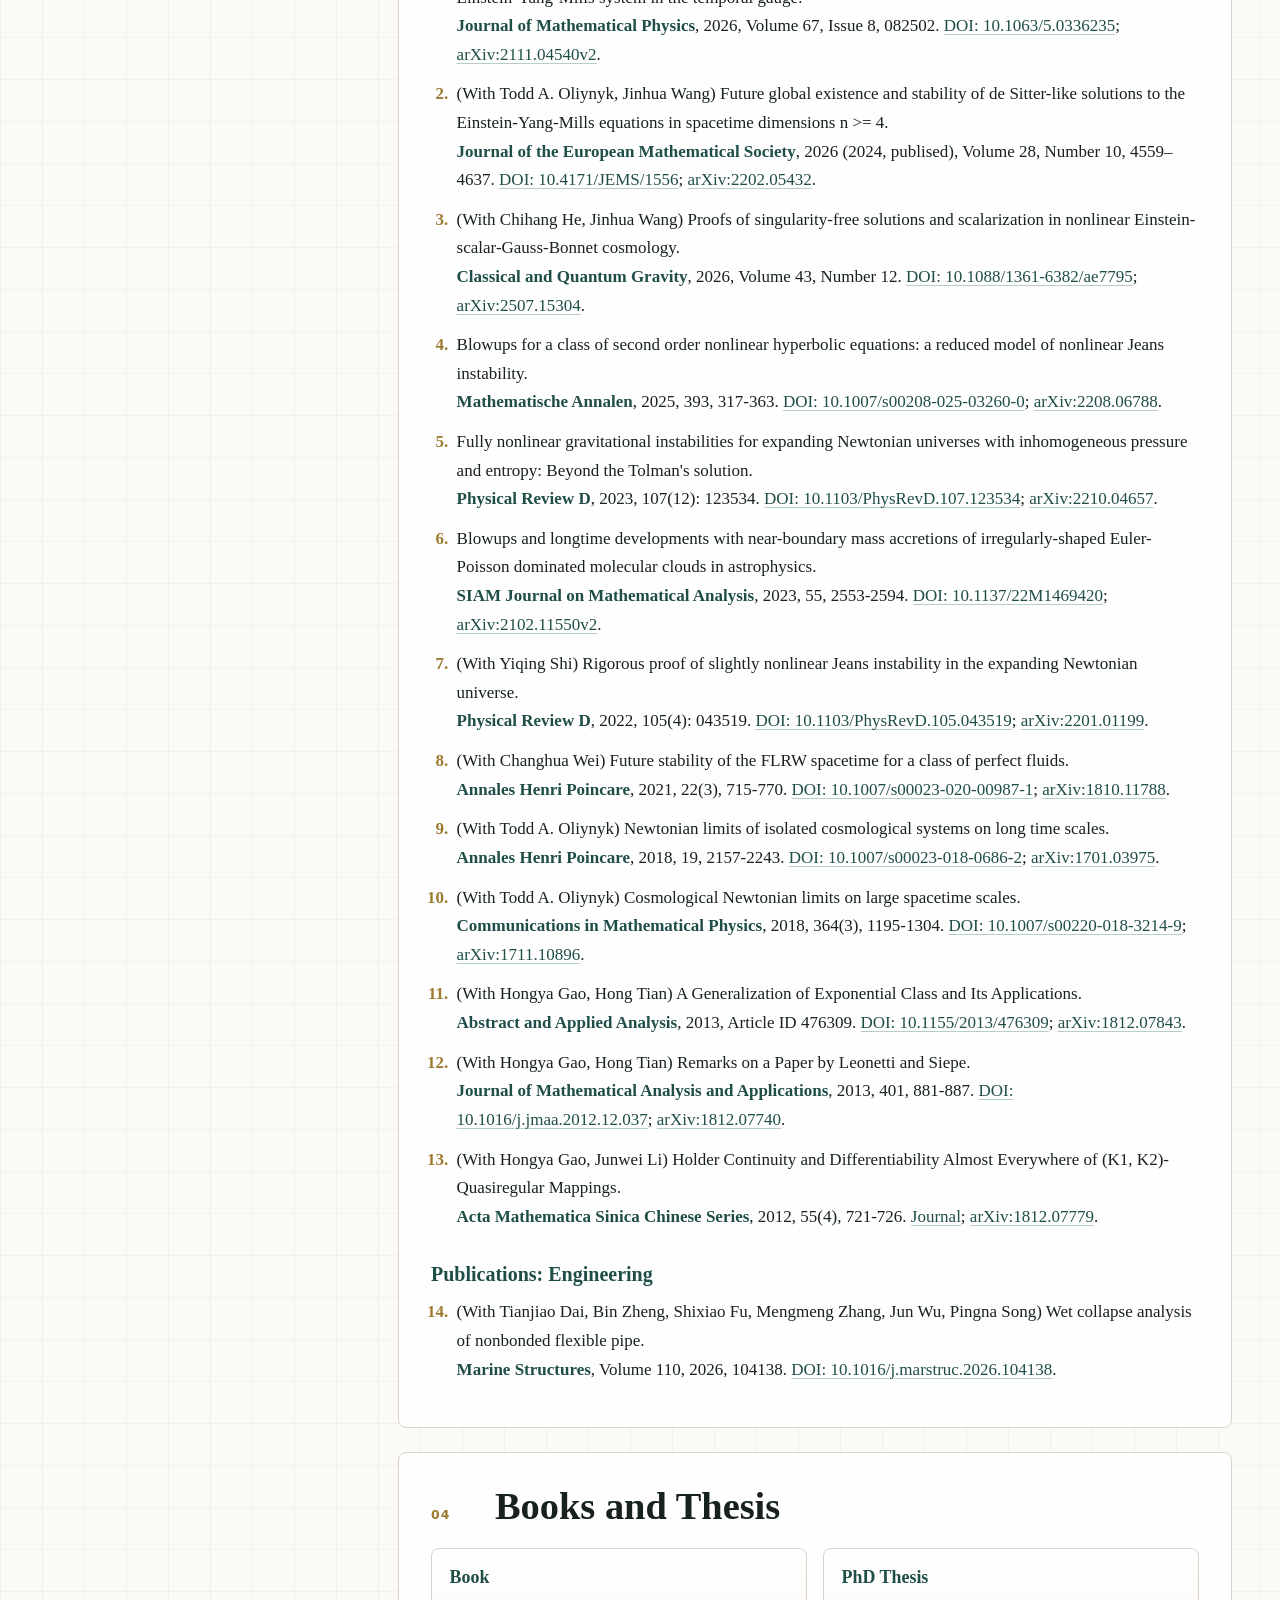
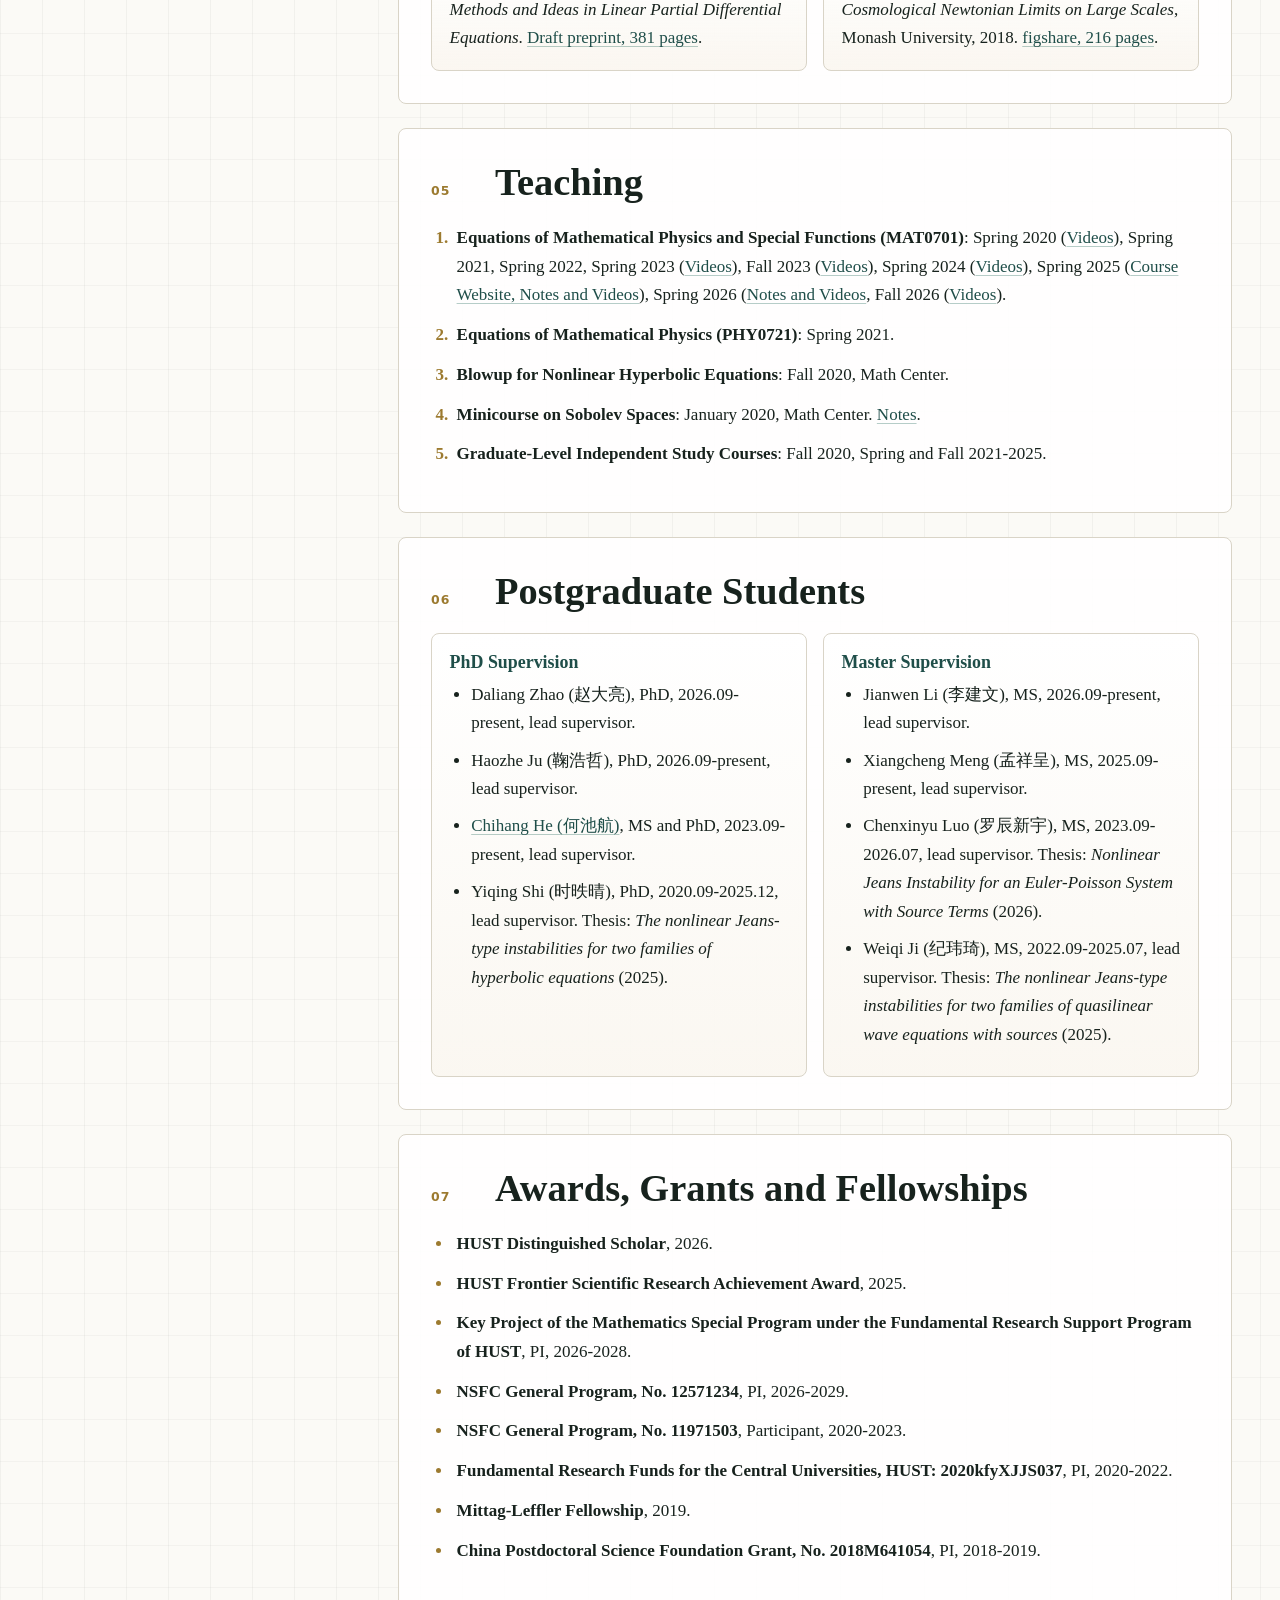
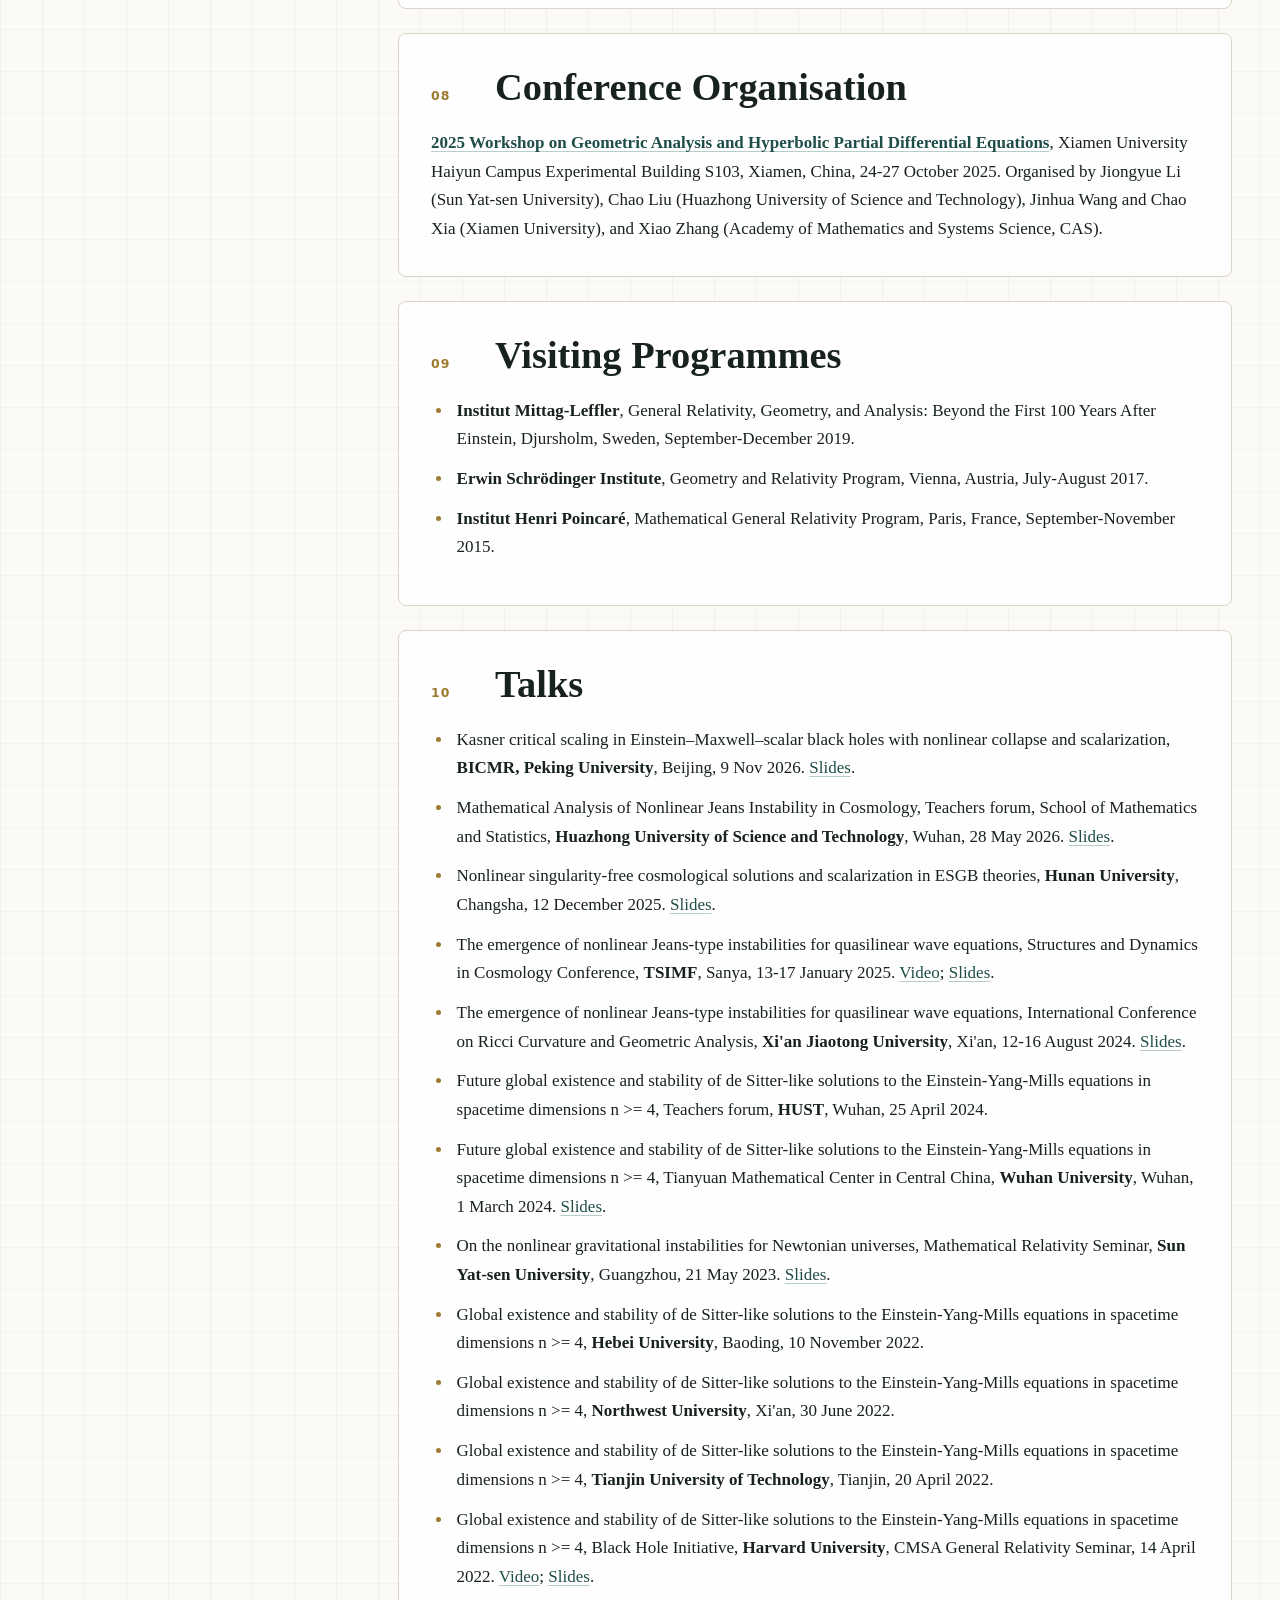
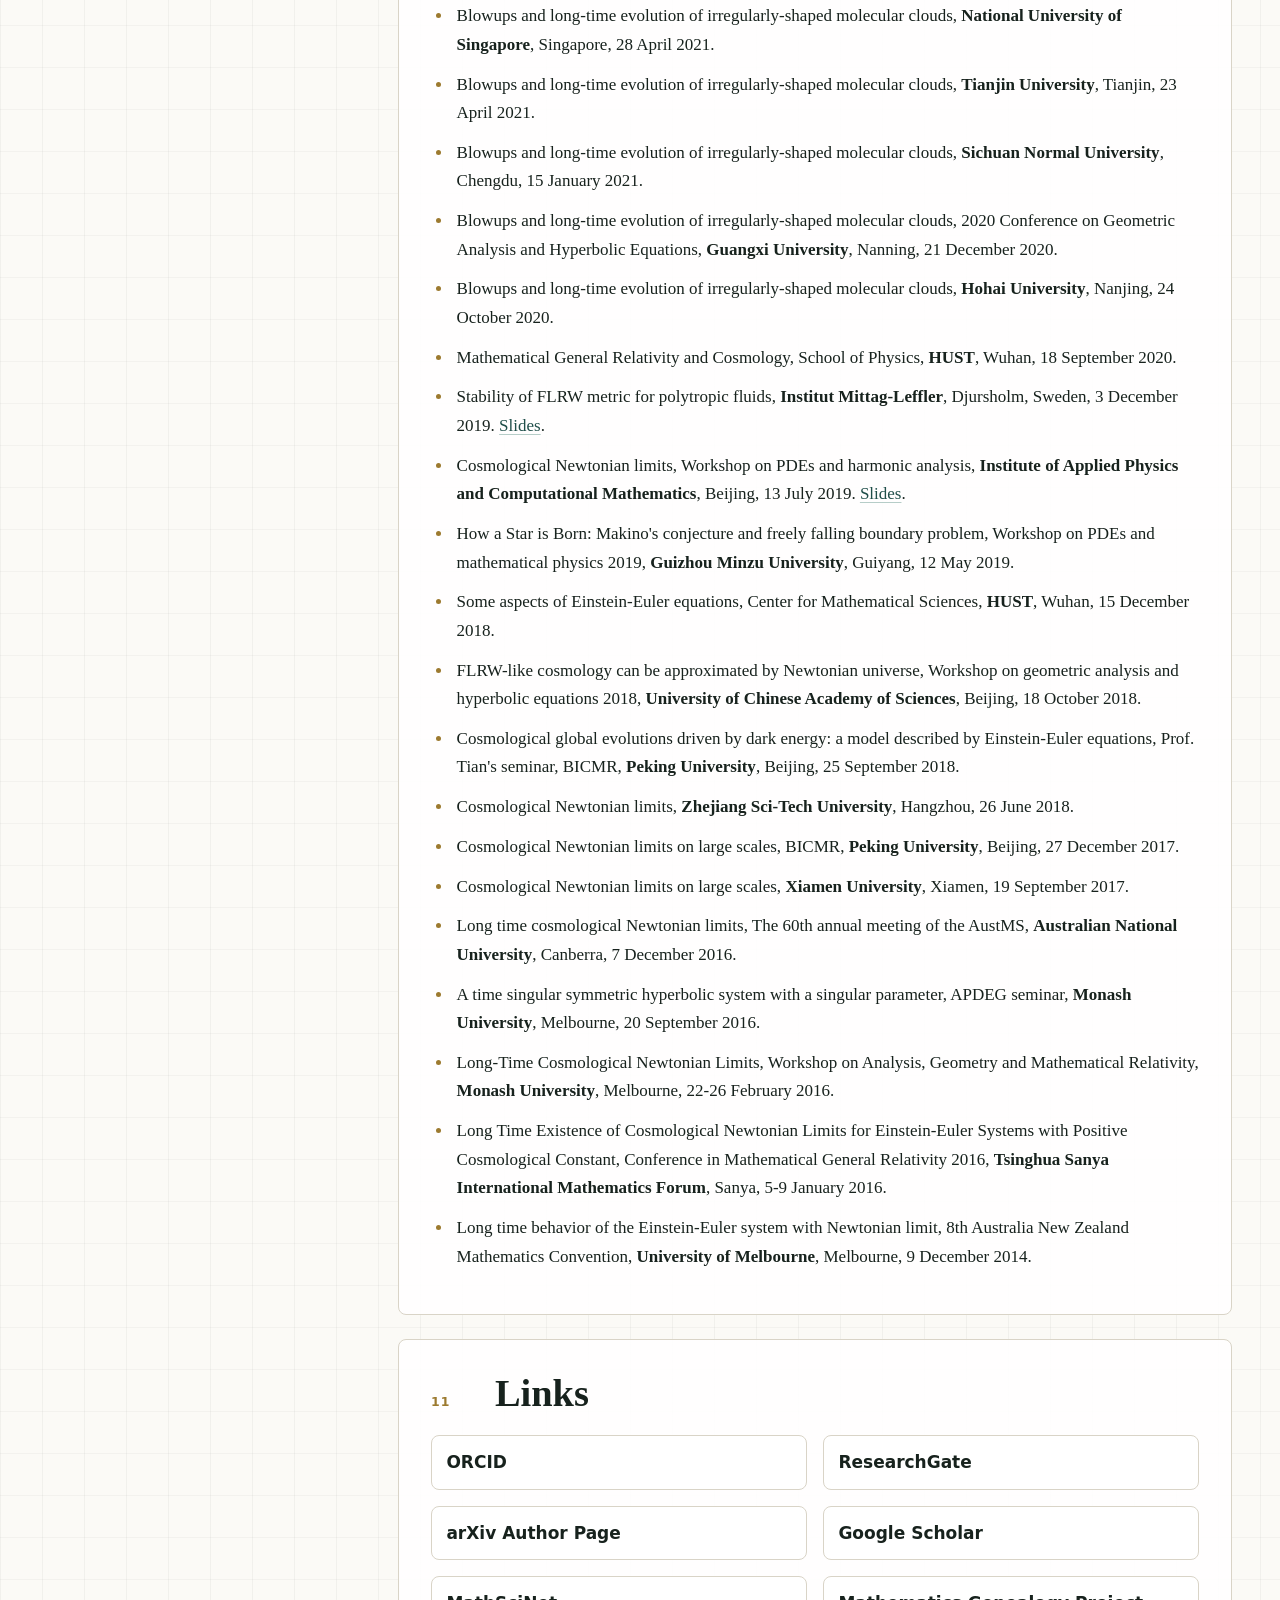
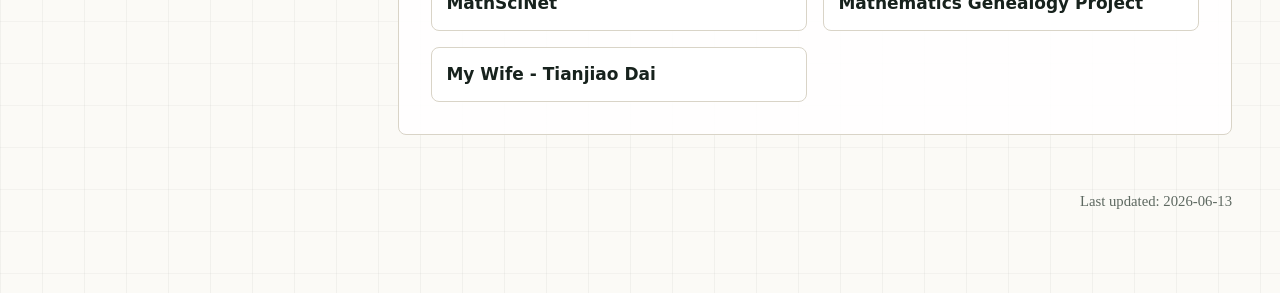
==== commit e4d47a17: "Add Fall 2026 course videos link to index.html" ====
--- a/index.html
+++ b/index.html
@@ -257,7 +257,7 @@
             <h2>Teaching</h2>
           </div>
           <ol class="compact-list">
-            <li class="searchable"><strong>Equations of Mathematical Physics and Special Functions (MAT0701)</strong>: Spring 2020 (<a href="https://mooc1.chaoxing.com/course/206434462.html">Videos</a>), Spring 2021, Spring 2022, Spring 2023 (<a href="https://mooc1.chaoxing.com/mooc-ans/course/234622012.html">Videos</a>), Fall 2023 (<a href="https://mooc1.chaoxing.com/mooc-ans/course/238282947.html">Videos</a>), Spring 2024 (<a href="https://smartcourse.hust.edu.cn/mooc-smartcourse/mooc-ans/course/17310000011561.html">Videos</a>), Spring 2025 (<a href="https://chaoliu2019.github.io/lectures/index.html">Course Website, Notes and Videos</a>), Spring 2026 (<a href="https://smartcourse.hust.edu.cn/mooc-ans/course/17310000022159.html">Notes and Videos</a>).</li>
+            <li class="searchable"><strong>Equations of Mathematical Physics and Special Functions (MAT0701)</strong>: Spring 2020 (<a href="https://mooc1.chaoxing.com/course/206434462.html">Videos</a>), Spring 2021, Spring 2022, Spring 2023 (<a href="https://mooc1.chaoxing.com/mooc-ans/course/234622012.html">Videos</a>), Fall 2023 (<a href="https://mooc1.chaoxing.com/mooc-ans/course/238282947.html">Videos</a>), Spring 2024 (<a href="https://smartcourse.hust.edu.cn/mooc-smartcourse/mooc-ans/course/17310000011561.html">Videos</a>), Spring 2025 (<a href="https://chaoliu2019.github.io/lectures/index.html">Course Website, Notes and Videos</a>), Spring 2026 (<a href="https://smartcourse.hust.edu.cn/mooc-ans/course/17310000022159.html">Notes and Videos</a>, Fall 2026 (<a href="https://smartcourse.hust.edu.cn/mooc-ans/mooc-ans/course/portal/Cu99HsSxK3MRlKki6rkBYQ==?edit=true">Videos</a>).</li>
             <li class="searchable"><strong>Equations of Mathematical Physics (PHY0721)</strong>: Spring 2021.</li>
             <li class="searchable"><strong>Blowup for Nonlinear Hyperbolic Equations</strong>: Fall 2020, Math Center.</li>
             <li class="searchable"><strong>Minicourse on Sobolev Spaces</strong>: January 2020, Math Center. <a href="https://chaoliu2019.github.io/slides/Sobolev.pdf">Notes</a>.</li>
